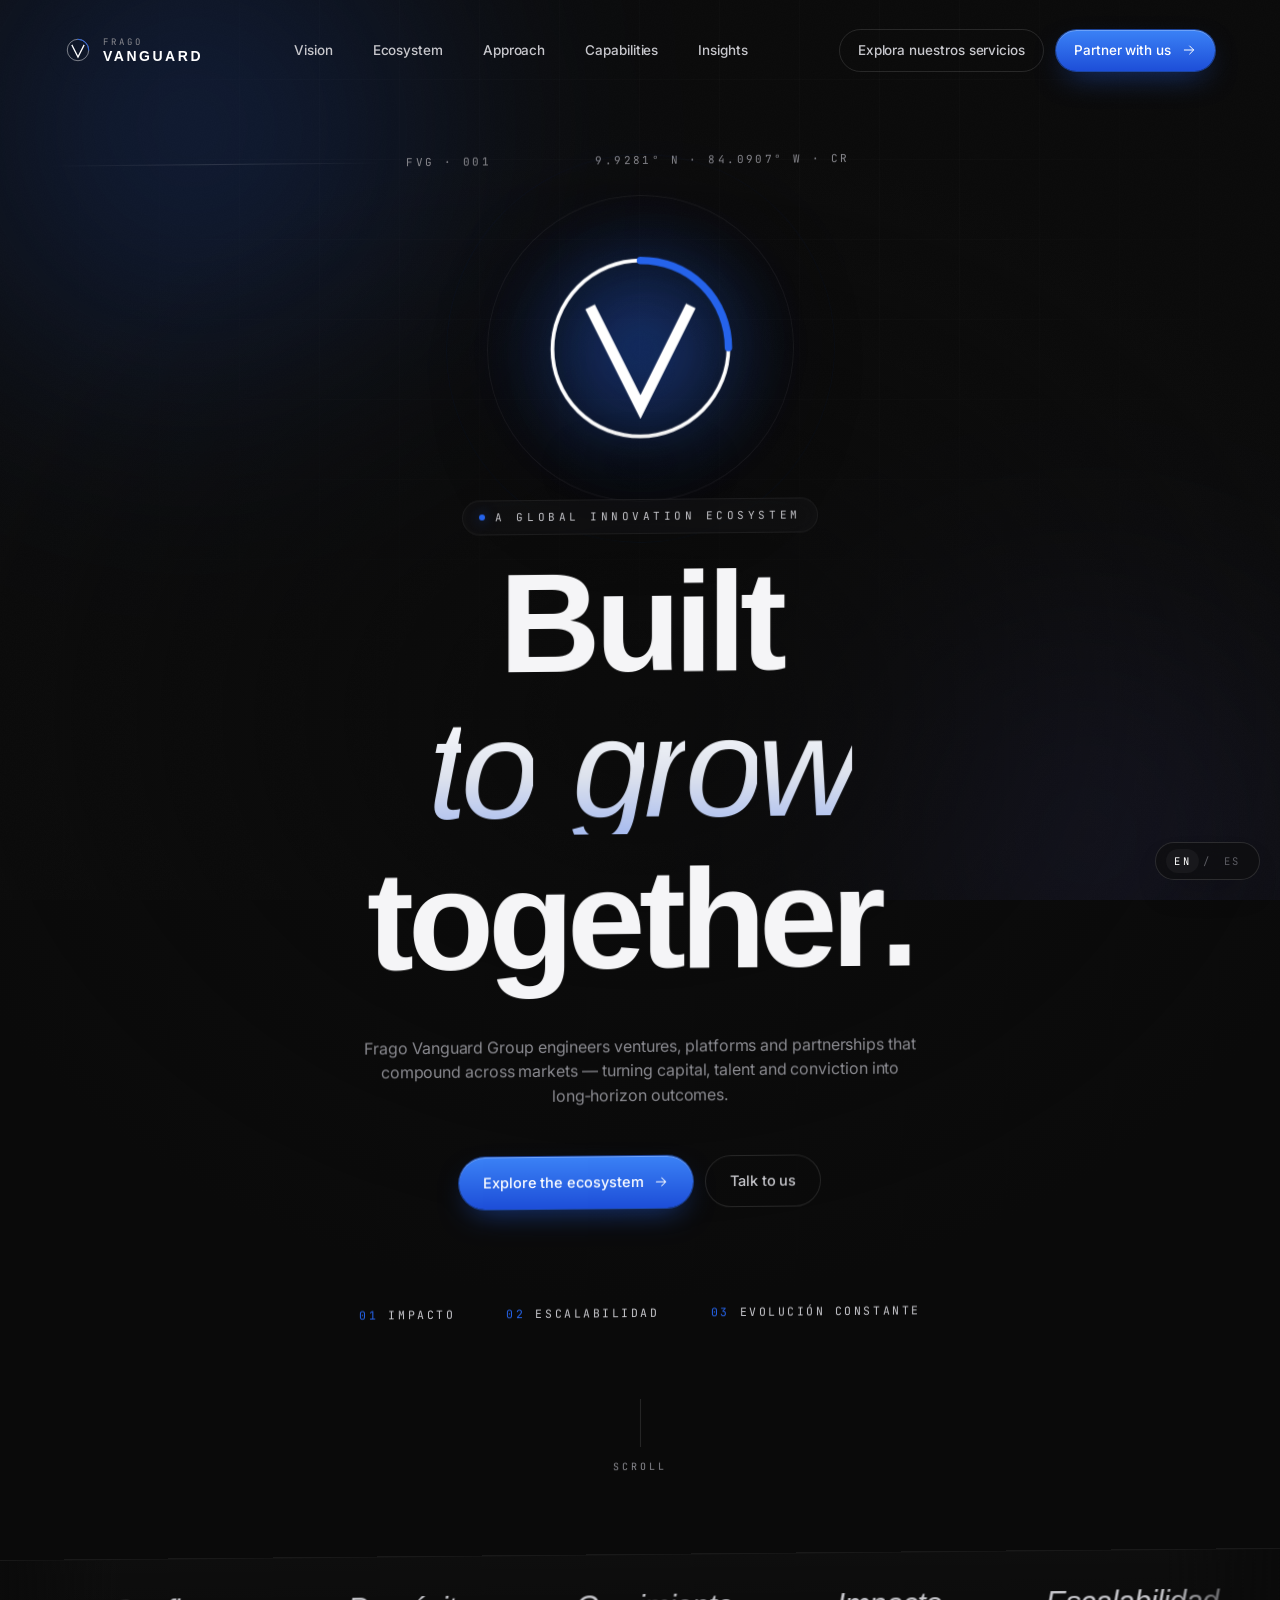
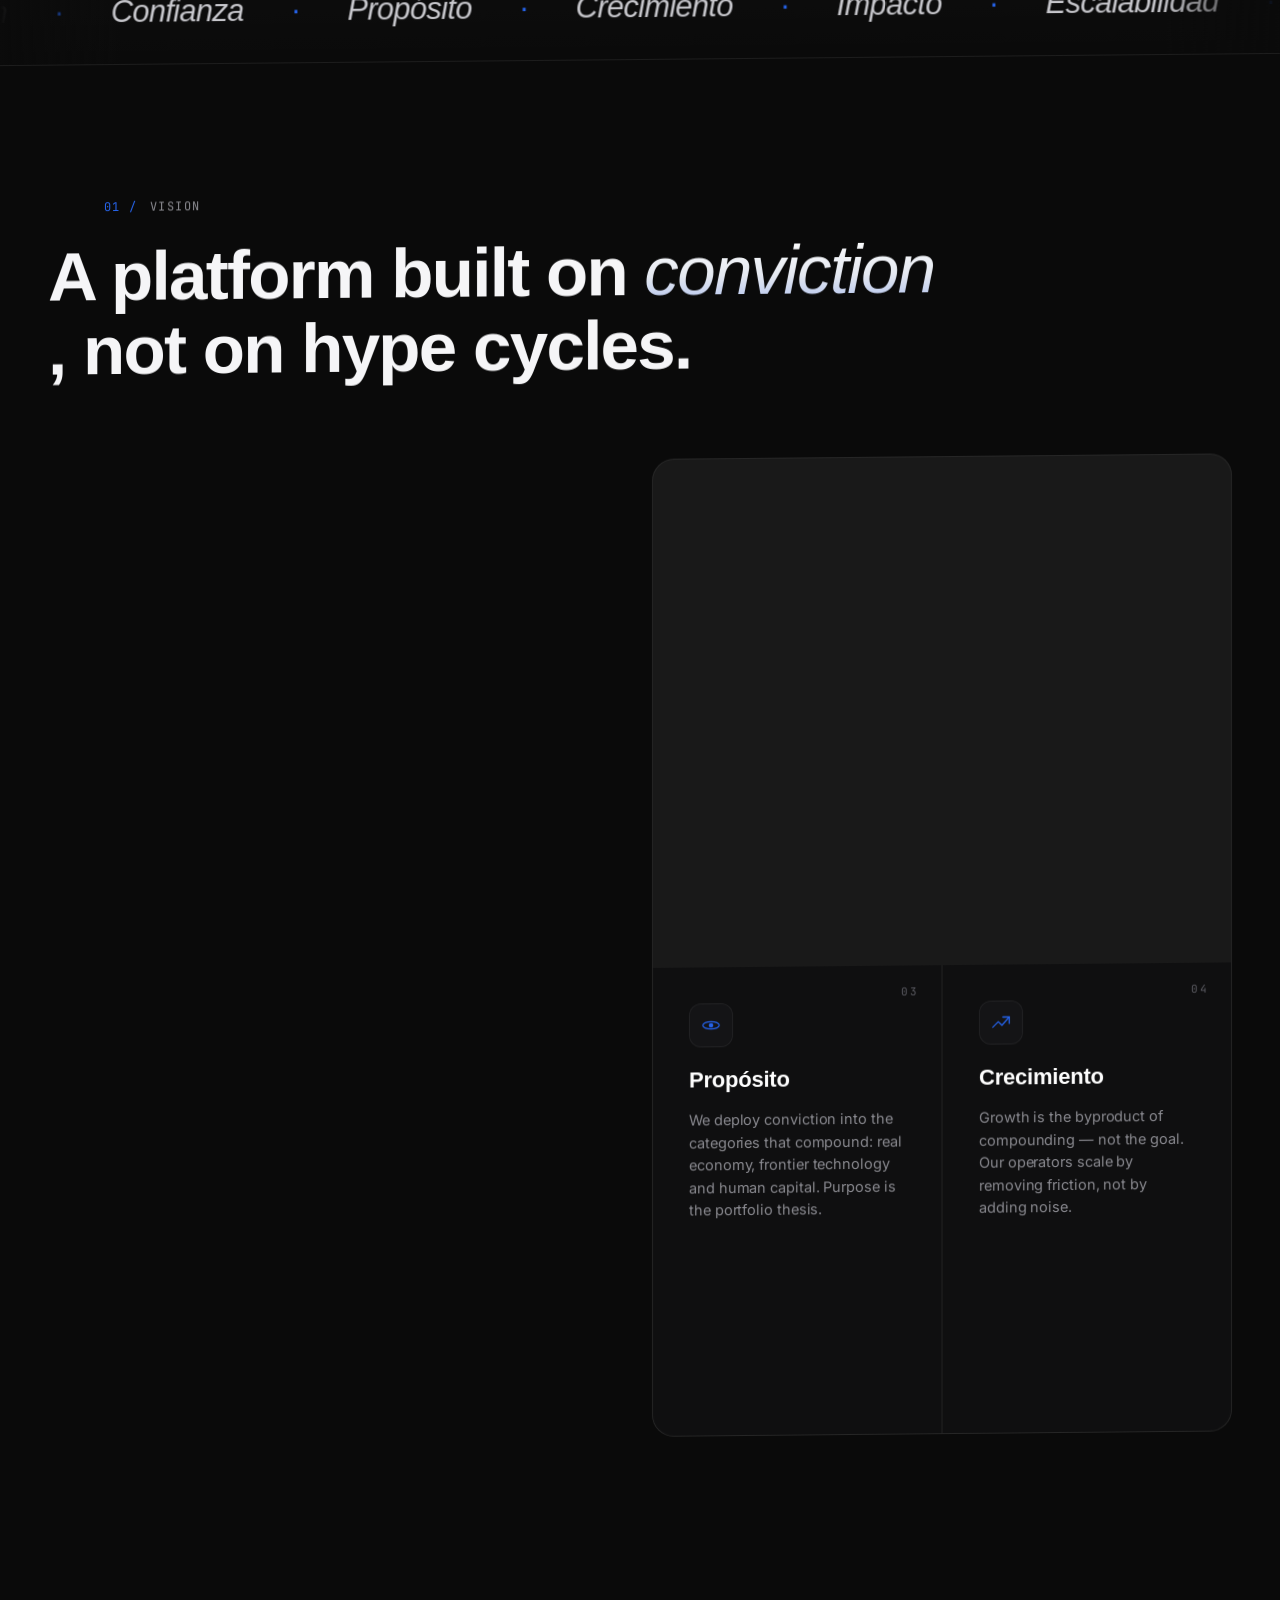
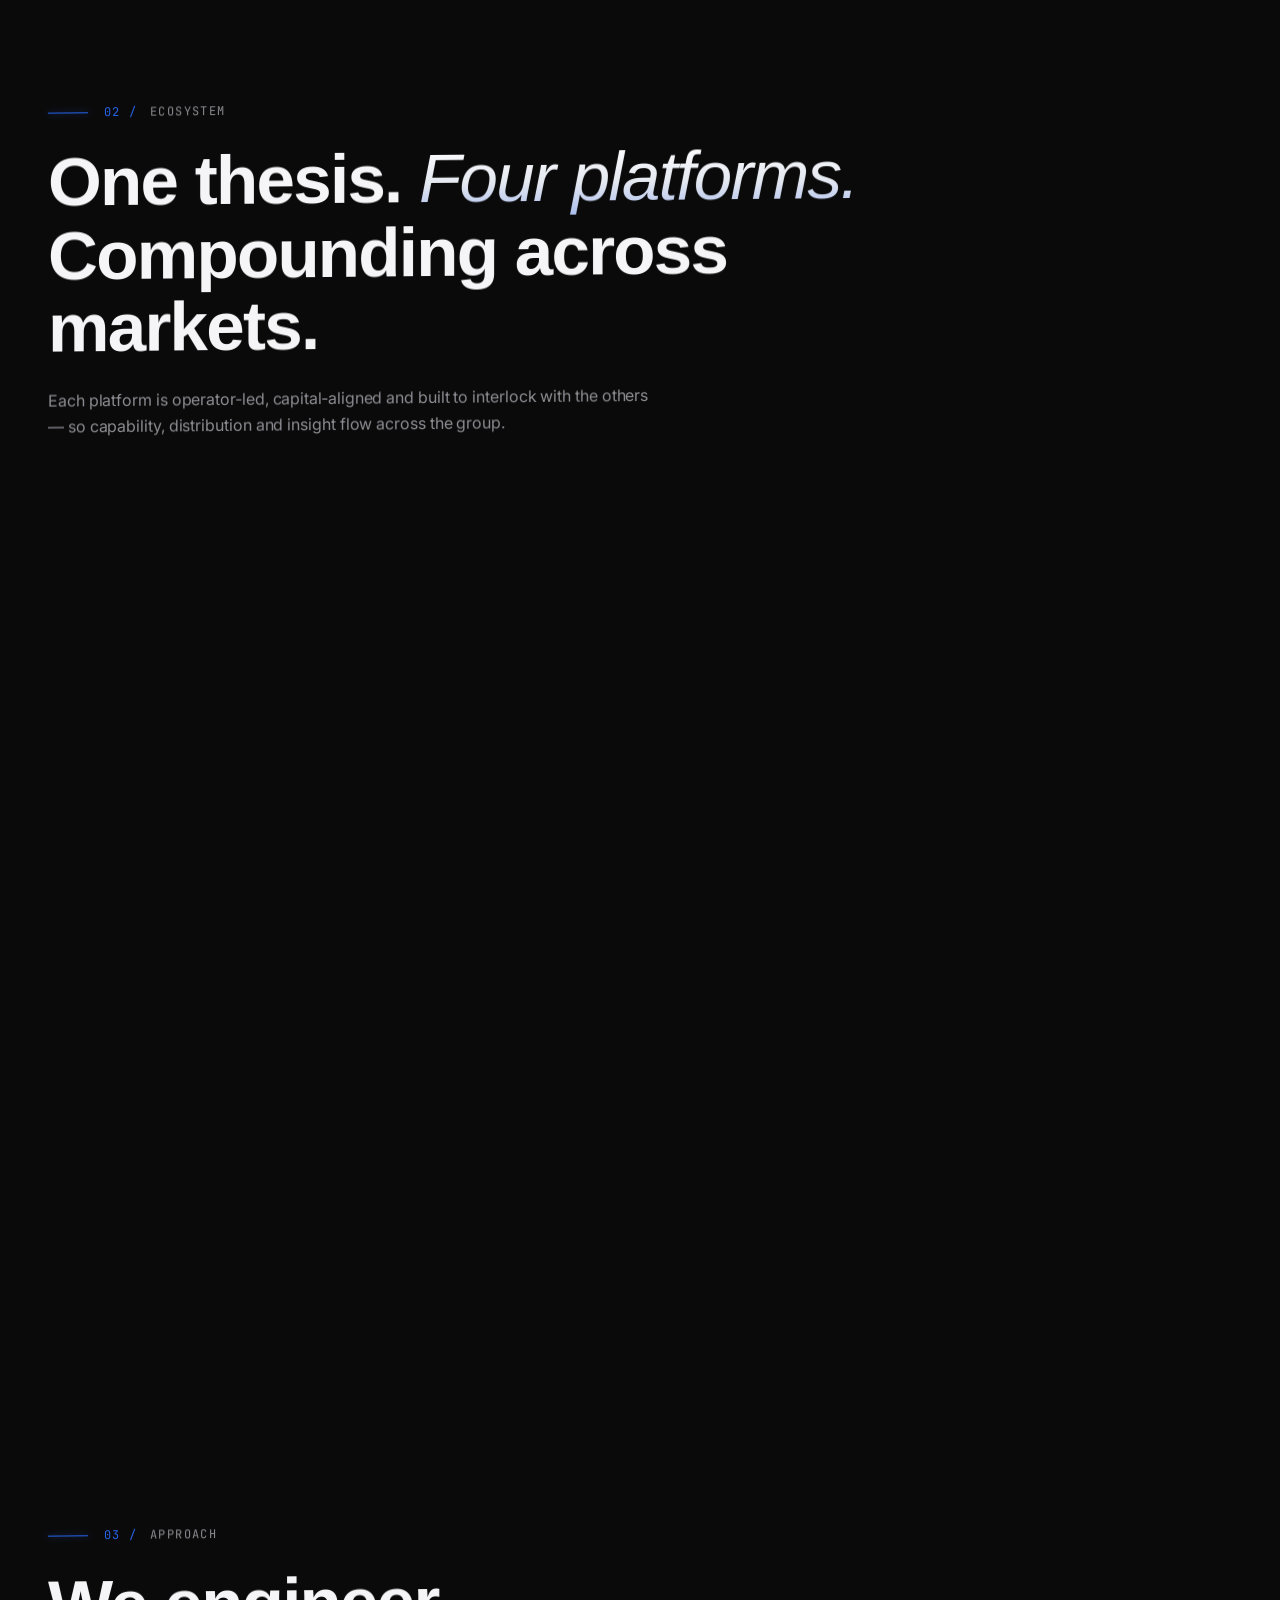
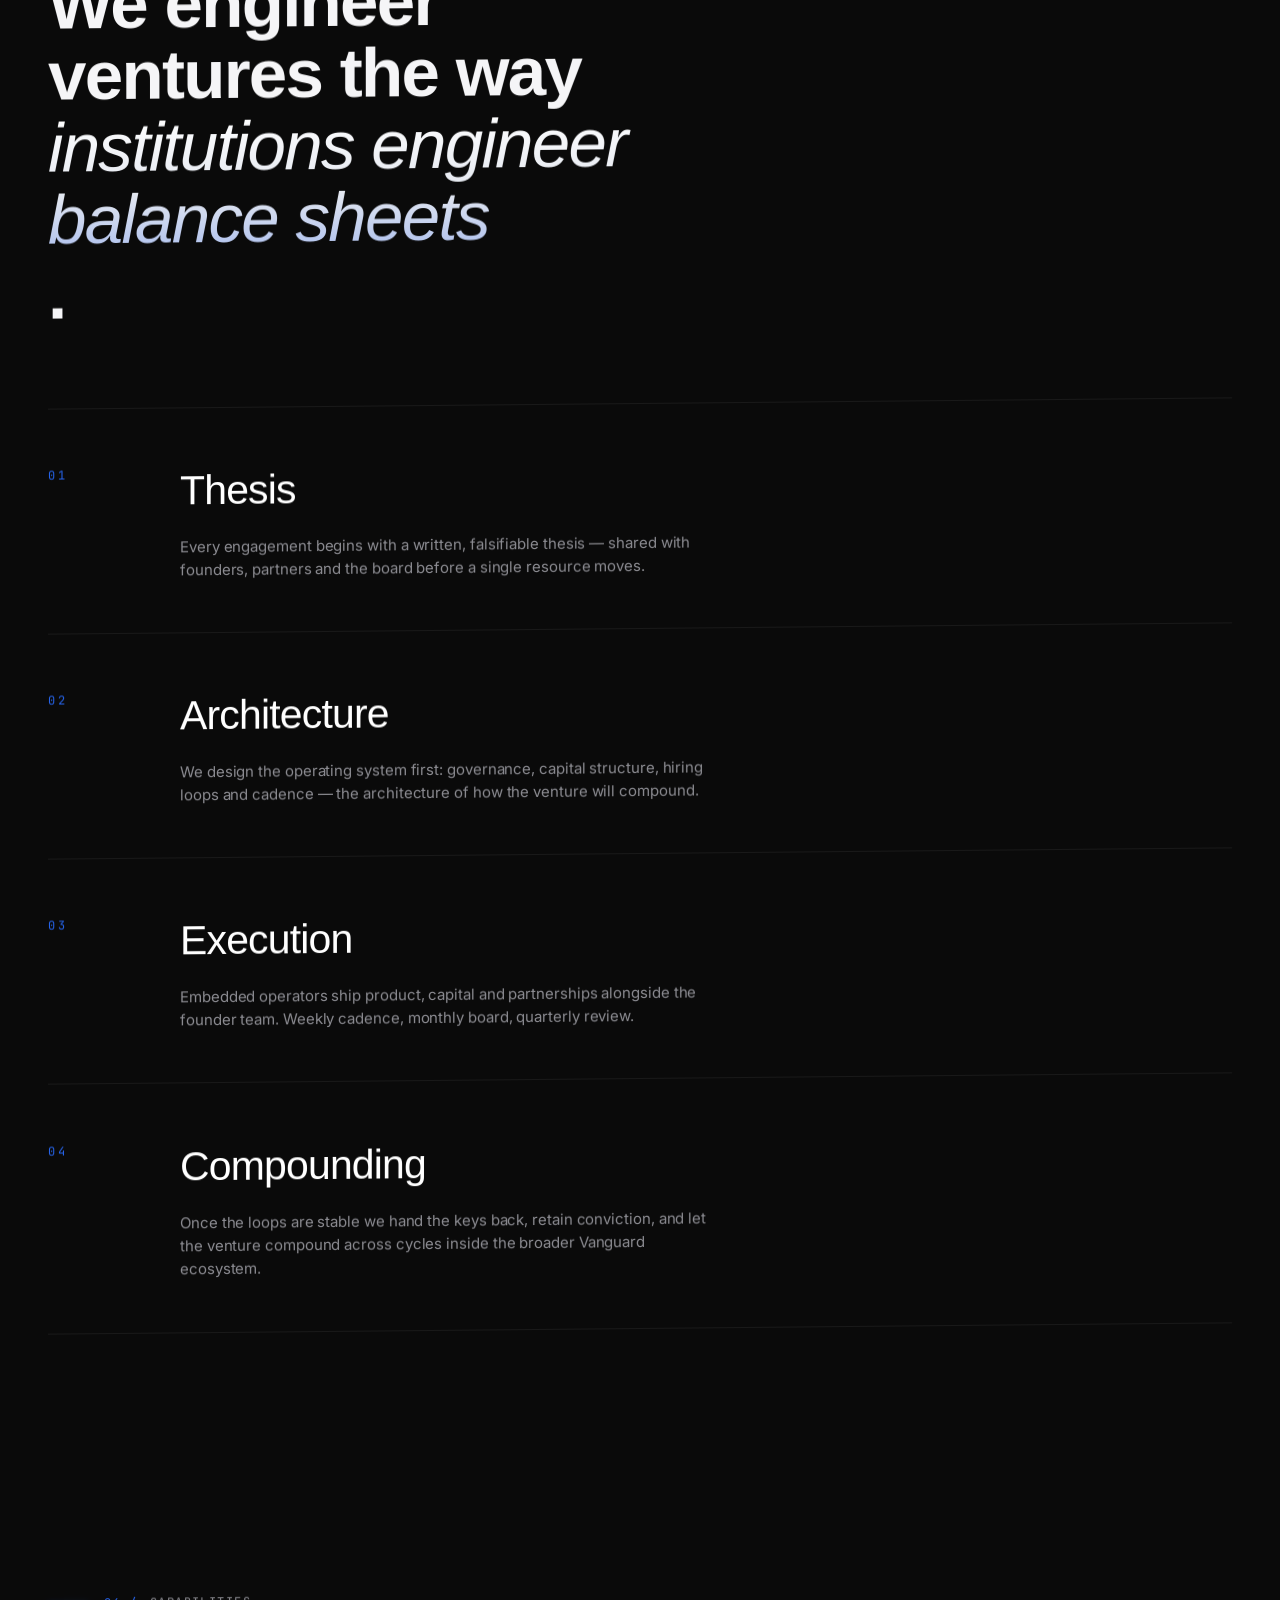
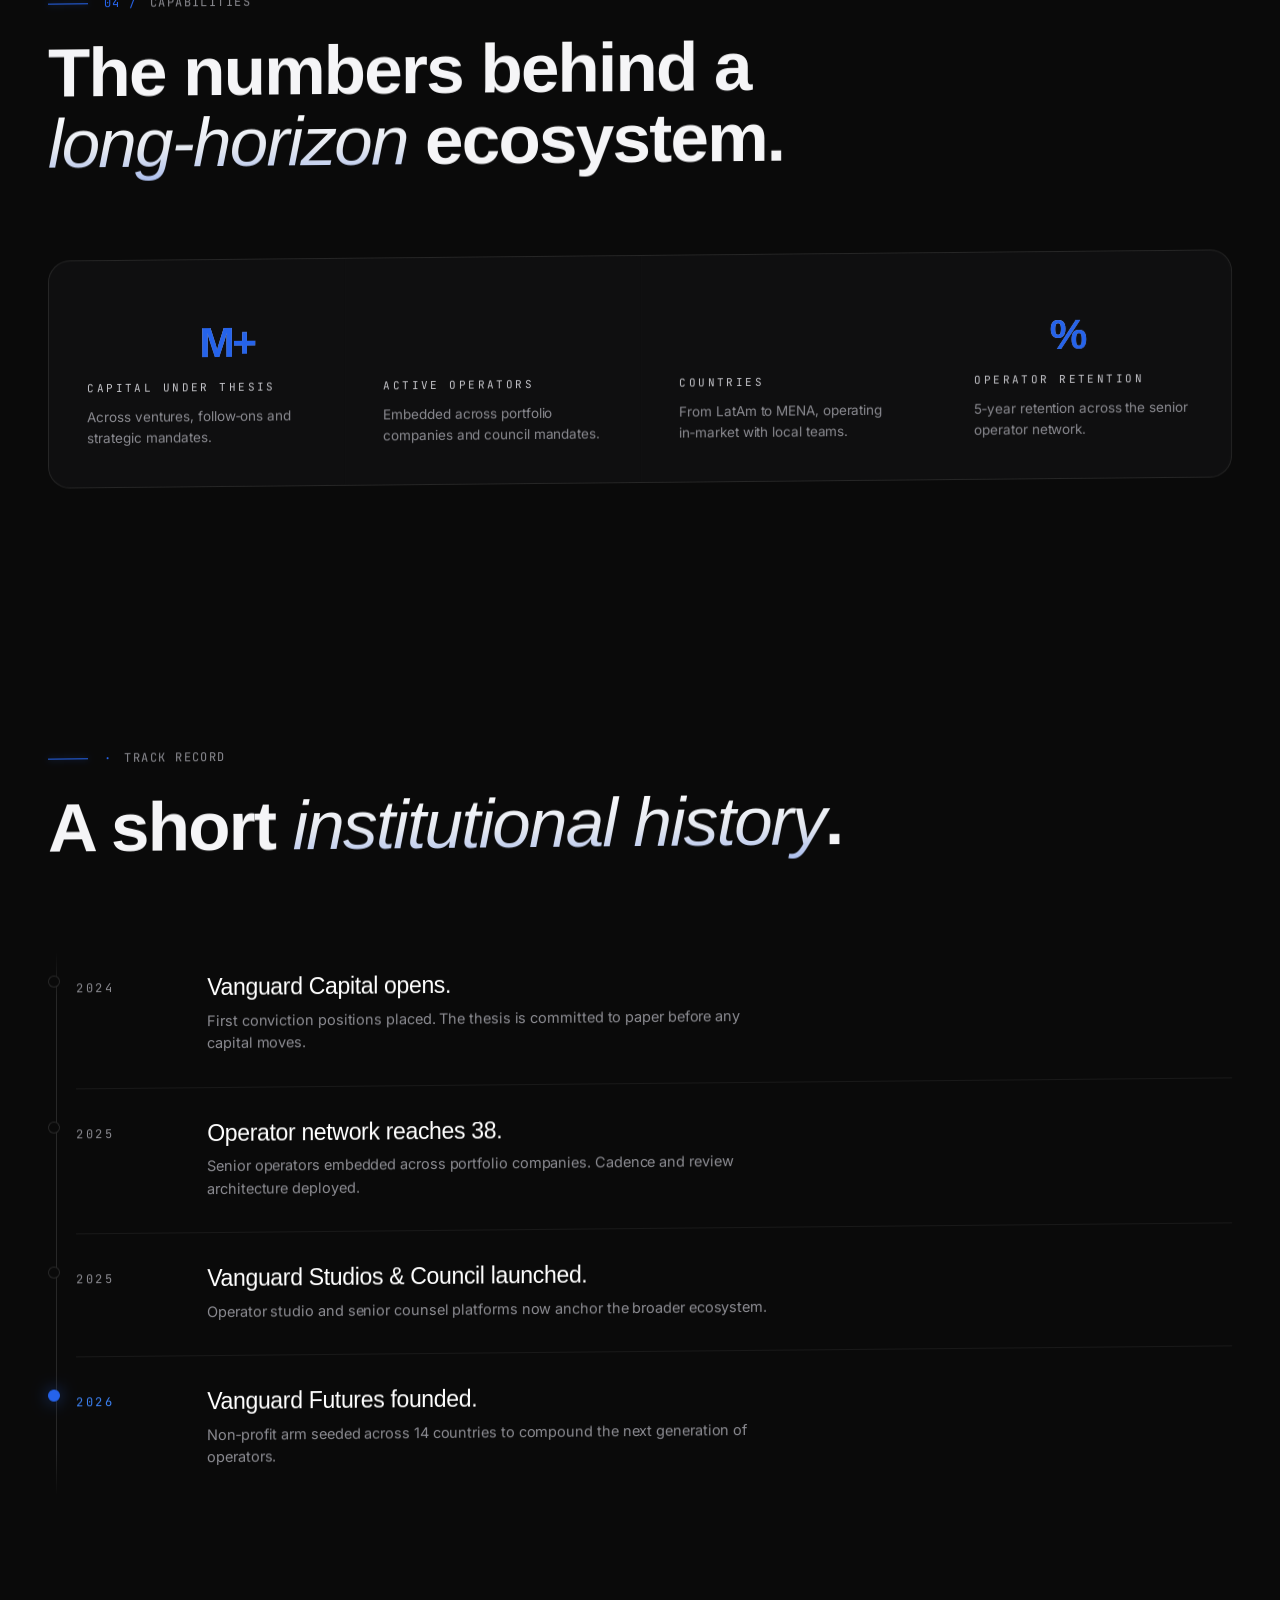
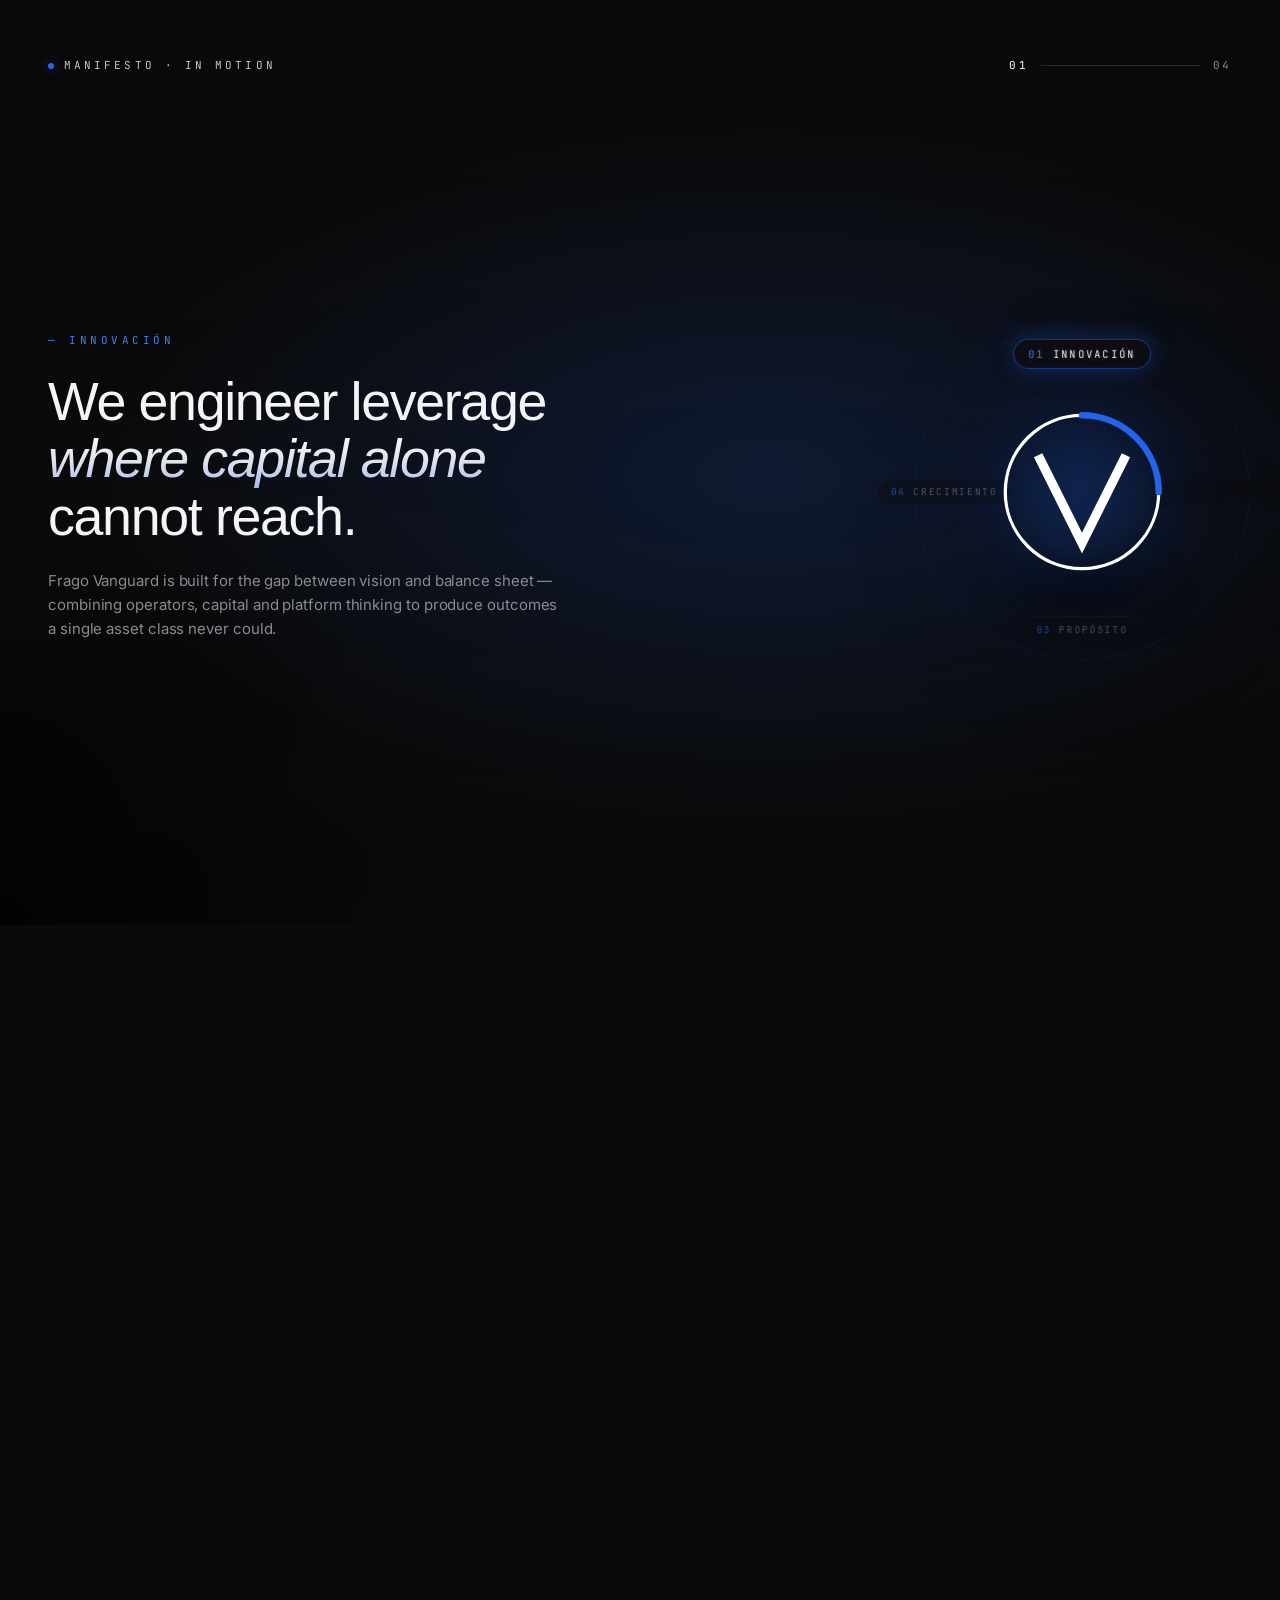
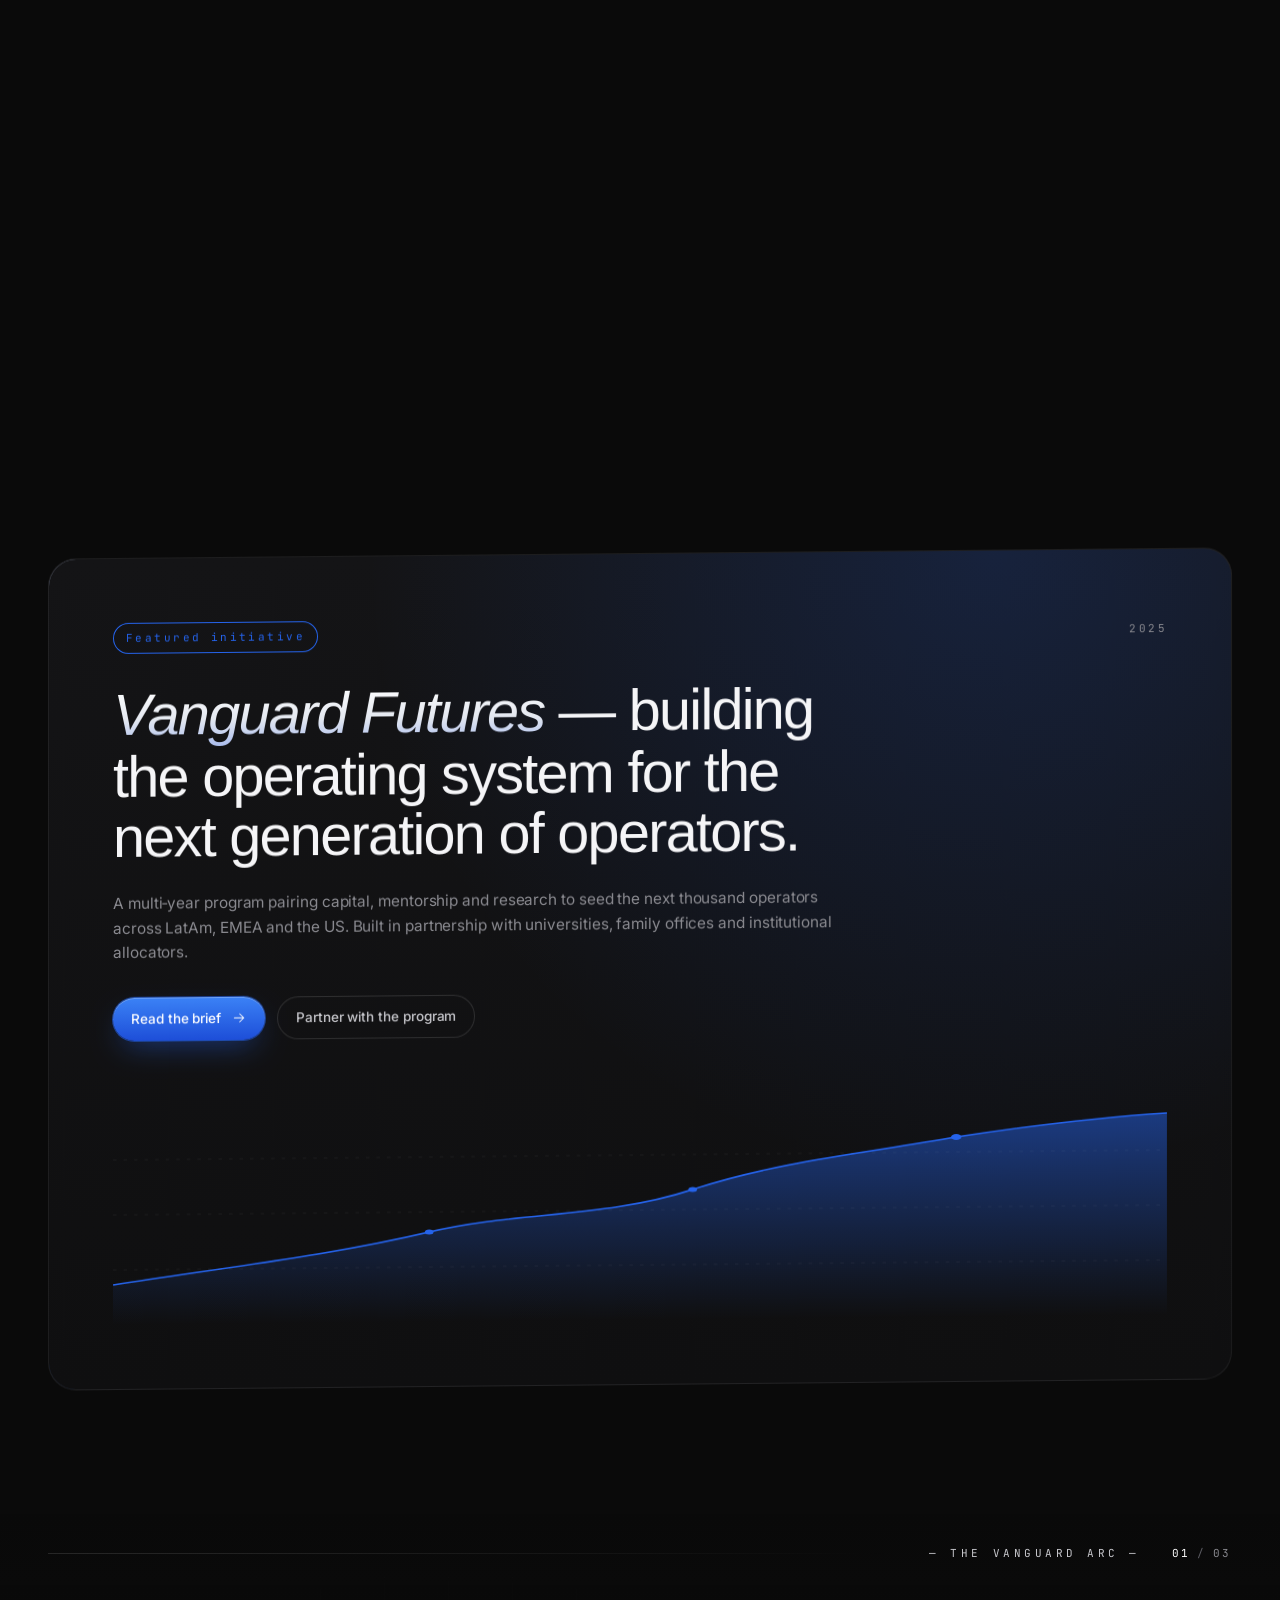
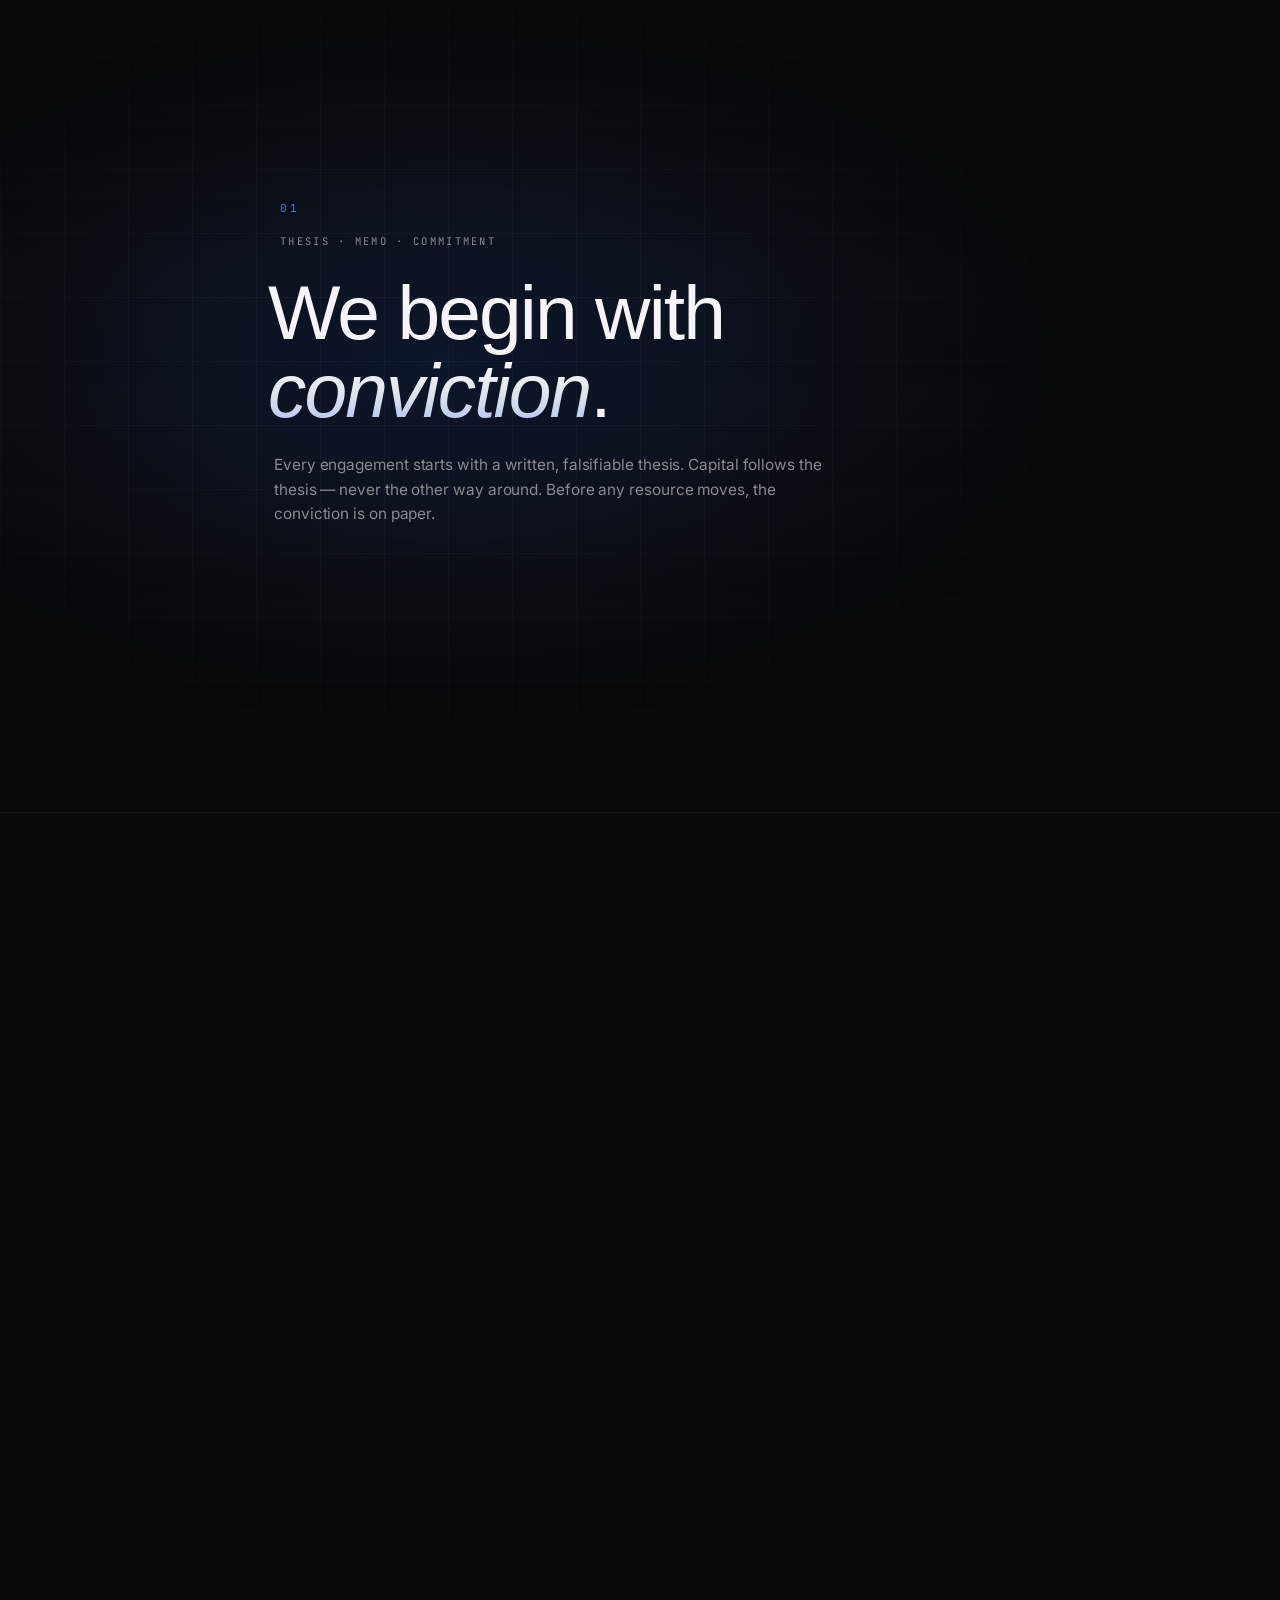
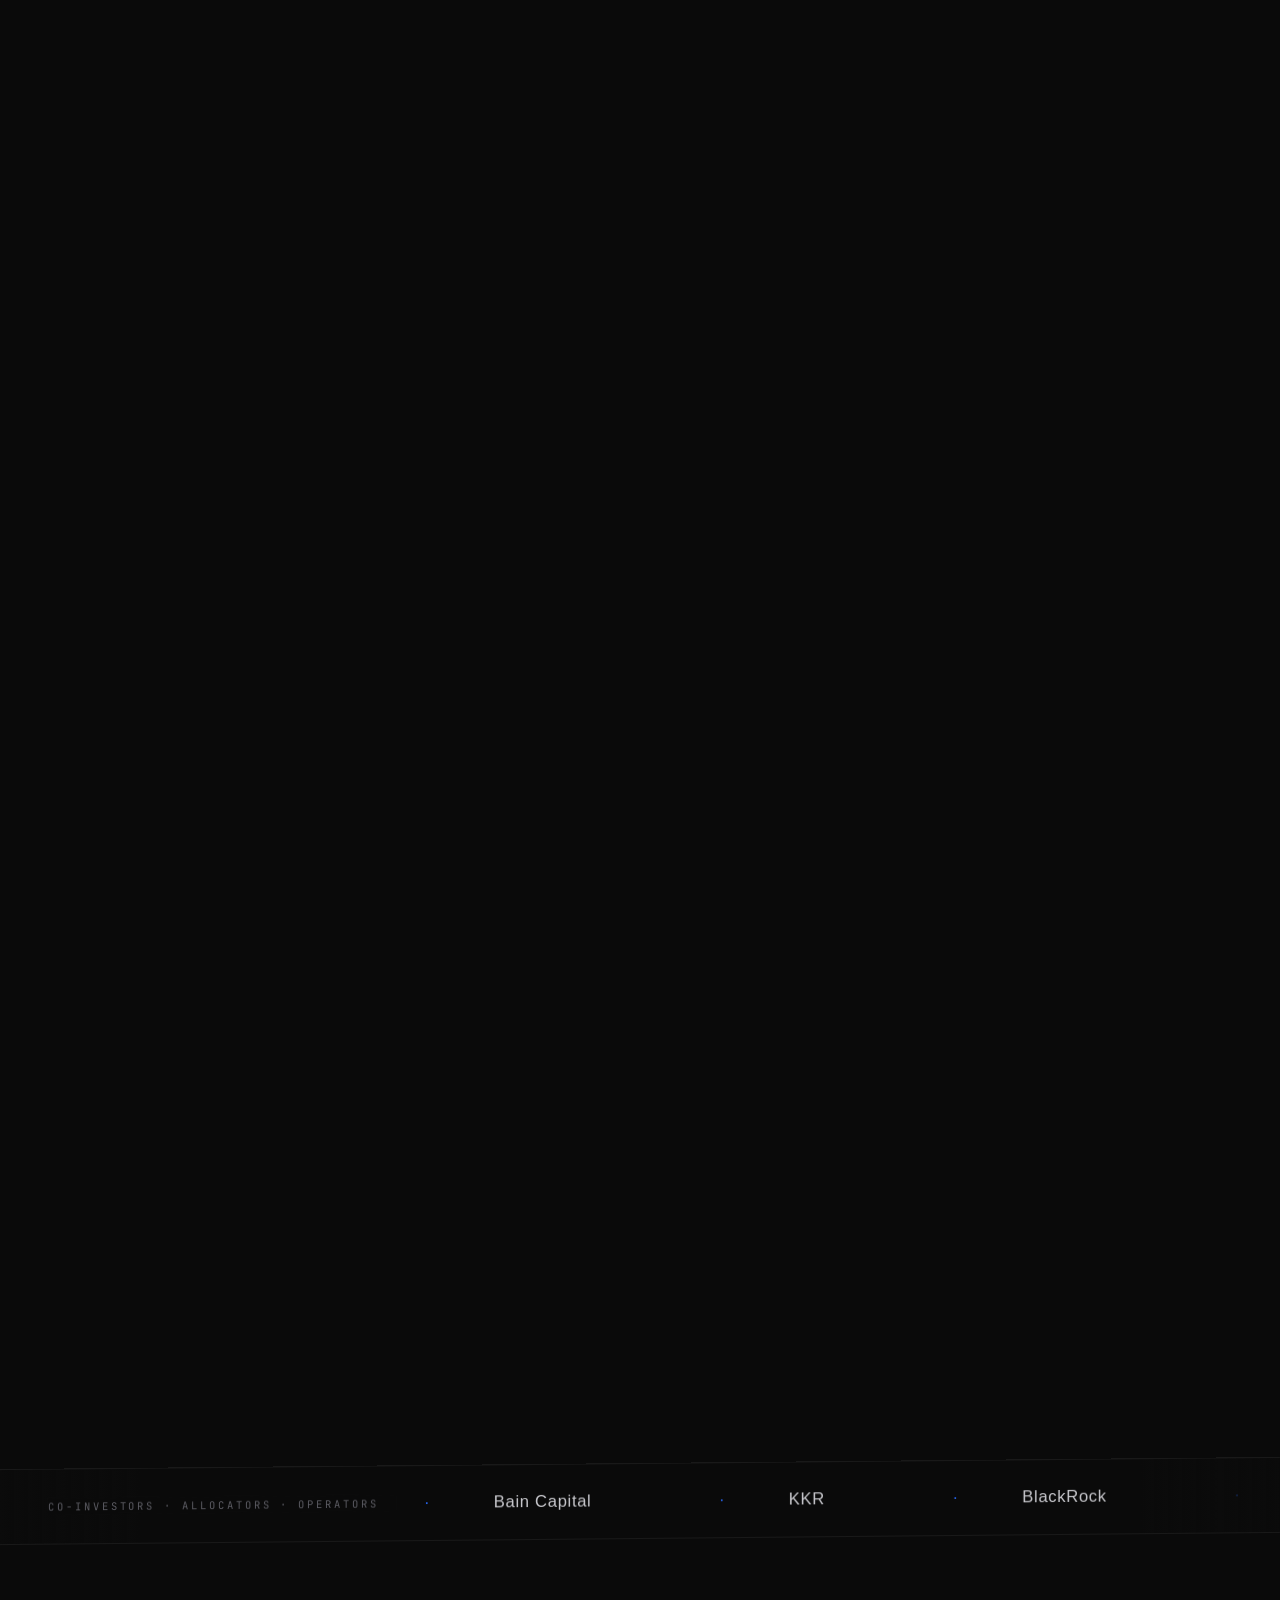
==== index.html @ 623dba2e "Initial commit: Frago Vanguard Group corporate site Premium institutional site for Frago Vanguard Gr" ====
<!doctype html>
<html lang="en">
  <head>
    <meta charset="UTF-8" />
    <meta name="viewport" content="width=device-width, initial-scale=1.0" />
    <meta name="theme-color" content="#0A0A0A" />
    <meta name="description" content="Frago Vanguard Group — A global innovation ecosystem built to grow together. Impacto, escalabilidad y evolución constante." />
    <meta property="og:title" content="Frago Vanguard Group — Built to grow together." />
    <meta property="og:description" content="A global innovation ecosystem engineered for impact, scale and constant evolution." />
    <meta property="og:type" content="website" />
    <meta property="og:image" content="assets/og.svg" />
    <link rel="icon" type="image/svg+xml" href="assets/favicon.svg" />
    <link rel="manifest" href="manifest.webmanifest" />
    <link rel="apple-touch-icon" href="assets/favicon.svg" />
    <title>Frago Vanguard Group — Built to grow together.</title>

    <!-- Preconnect to all external origins (fonts + ESM CDN) -->
    <link rel="preconnect" href="https://api.fontshare.com" crossorigin />
    <link rel="preconnect" href="https://cdn.fontshare.com" crossorigin />
    <link rel="preconnect" href="https://fonts.googleapis.com" />
    <link rel="preconnect" href="https://fonts.gstatic.com" crossorigin />
    <link rel="preconnect" href="https://esm.sh" crossorigin />
    <link rel="dns-prefetch" href="https://esm.sh" />

    <!-- Typography: Satoshi + General Sans (Fontshare) + Inter (Google) — non-blocking -->
    <link
      rel="preload"
      as="style"
      href="https://api.fontshare.com/v2/css?f[]=satoshi@500,700,900&f[]=general-sans@400,500,600,700&display=swap"
      onload="this.rel='stylesheet'"
    />
    <link
      rel="preload"
      as="style"
      href="https://fonts.googleapis.com/css2?family=Inter:wght@300;400;500;600&family=JetBrains+Mono:wght@400;500&display=swap"
      onload="this.rel='stylesheet'"
    />
    <noscript>
      <link
        href="https://api.fontshare.com/v2/css?f[]=satoshi@500,700,900&f[]=general-sans@400,500,600,700&display=swap"
        rel="stylesheet"
      />
      <link
        href="https://fonts.googleapis.com/css2?family=Inter:wght@300;400;500;600&family=JetBrains+Mono:wght@400;500&display=swap"
        rel="stylesheet"
      />
    </noscript>

    <link rel="stylesheet" href="styles/main.css" />
  </head>
  <body>
    <!-- ─────────────  PRELOADER  ───────────── -->
    <div class="preloader" id="preloader" aria-hidden="true">
      <div class="preloader__inner">
        <svg class="preloader__draw" viewBox="0 0 80 80" aria-hidden="true">
          <!-- SEAL draw-in sequence: ring → blue arc → V -->
          <circle cx="40" cy="40" r="33" />
          <path d="M 40 7 A 33 33 0 0 1 73 40" />
          <path d="M 22 26 L 40 62 L 58 26" />
        </svg>
        <div class="preloader__bar"><span></span></div>
        <p class="preloader__label">FRAGO VANGUARD GROUP</p>
      </div>
    </div>

    <!-- ─────────────  LOCALE SWITCHER (floating)  ───────────── -->
    <div class="locale" data-locale aria-label="Language">
      <button class="locale__btn" type="button" data-locale-set="en" aria-pressed="true">EN</button>
      <span class="locale__sep">/</span>
      <button class="locale__btn" type="button" data-locale-set="es" aria-pressed="false">ES</button>
    </div>

    <!-- ─────────────  CUSTOM CURSOR  ───────────── -->
    <div class="cursor" id="cursor" aria-hidden="true">
      <span class="cursor__label" data-cursor-label>Explore</span>
    </div>

    <!-- ─────────────  EXPLORE MODAL — business units  ───────────── -->
    <div class="explore" data-explore aria-hidden="true">
      <div class="explore__backdrop" data-explore-close></div>
      <div class="explore__ambient" aria-hidden="true"></div>

      <div
        class="explore__panel"
        role="dialog"
        aria-modal="true"
        aria-labelledby="explore-title"
      >
        <button
          class="explore__close"
          type="button"
          data-explore-close
          aria-label="Close"
        >
          <svg viewBox="0 0 24 24" aria-hidden="true">
            <path d="M6 6 L18 18 M18 6 L6 18" stroke="currentColor" stroke-width="1.4" stroke-linecap="round" fill="none"/>
          </svg>
        </button>

        <header class="explore__head">
          <p class="explore__kicker" data-i18n="exp.kicker">— THE FRAGO ECOSYSTEM</p>
          <h2 class="explore__title" id="explore-title" data-i18n-html="exp.title">
            Three platforms.<br />
            <em>One thesis</em>.
          </h2>
          <p class="explore__sub" data-i18n="exp.sub">
            Independent business units, compounding under a single
            ecosystem. Hover to explore.
          </p>
        </header>

        <div class="explore__grid">
          <!-- NEXUS INTELLIGENCE — HEX CORE (neon green) -->
          <a
            class="explore__card"
            href="#"
            data-explore-card="nexus"
            style="--brand-c: #A6FF00; --brand-c-soft: #c4ff4d; --brand-c-glow: rgba(166, 255, 0, 0.42);"
          >
            <div class="explore__card-logo">
              <!-- Replicated from Fragos Nexus Intelligence / brand/LogoMark.tsx -->
              <svg viewBox="0 0 100 100" aria-hidden="true" fill="none">
                <!-- Outer hex -->
                <polygon
                  points="50,8 87,30 87,70 50,92 13,70 13,30"
                  stroke="currentColor"
                  stroke-width="2.5"
                  fill="none"
                />
                <!-- Inner hex -->
                <polygon
                  points="50,26 72,38 72,62 50,74 28,62 28,38"
                  stroke="currentColor"
                  stroke-width="1"
                  fill="none"
                  opacity="0.5"
                />
                <!-- Internal facets — depth -->
                <g stroke="currentColor" stroke-width="0.7" opacity="0.45">
                  <line x1="50" y1="8"  x2="50" y2="26"/>
                  <line x1="87" y1="30" x2="72" y2="38"/>
                  <line x1="87" y1="70" x2="72" y2="62"/>
                  <line x1="50" y1="92" x2="50" y2="74"/>
                  <line x1="13" y1="70" x2="28" y2="62"/>
                  <line x1="13" y1="30" x2="28" y2="38"/>
                </g>
                <!-- Neon slash -->
                <line x1="20" y1="80" x2="80" y2="20" stroke="#A6FF00" stroke-width="1.8"/>
                <!-- Pulsing core -->
                <circle cx="50" cy="50" r="6" fill="#A6FF00"/>
                <circle cx="50" cy="50" r="2" fill="#eaffb3"/>
              </svg>
            </div>
            <div class="explore__card-meta">
              <p class="explore__card-eyebrow" data-i18n="exp.nexus.eyebrow">01 · INTELLIGENCE</p>
              <h3 class="explore__card-name" data-i18n-html="exp.nexus.name">
                Frago <strong>Nexus Intelligence</strong>
              </h3>
              <p class="explore__card-desc" data-i18n="exp.nexus.desc">
                AI strategy, applied research and intelligence systems for
                operators who need to think faster than their category.
              </p>
              <span class="explore__card-cta">
                <span data-i18n="exp.nexus.cta">Visit Nexus</span>
                <svg viewBox="0 0 24 24" aria-hidden="true"><use href="#icon-arrow"/></svg>
              </span>
            </div>
            <span class="explore__card-corner"></span>
          </a>

          <!-- MOMENTUM MEDIA — Sharp Chevron (magenta) -->
          <a
            class="explore__card"
            href="#"
            data-explore-card="momentum"
            style="--brand-c: #ff2d8d; --brand-c-soft: #ff7ab8; --brand-c-glow: rgba(255, 45, 141, 0.45);"
          >
            <div class="explore__card-logo">
              <!-- Replicated from Fragos Momentum Media / brand/LogoMark.tsx -->
              <svg viewBox="0 0 120 120" aria-hidden="true" fill="none">
                <!-- Outer chevron — white / currentColor -->
                <path
                  d="M 60 12 L 108 90 L 92 90 L 60 38 L 28 90 L 12 90 Z"
                  fill="currentColor"
                />
                <!-- Inner chevron — brand magenta -->
                <path
                  d="M 60 46 L 86 90 L 74 90 L 60 66 L 46 90 L 34 90 Z"
                  fill="#ff2d8d"
                />
                <!-- Base line — brand magenta -->
                <rect x="12" y="98" width="96" height="3" rx="1.5" fill="#ff2d8d"/>
              </svg>
            </div>
            <div class="explore__card-meta">
              <p class="explore__card-eyebrow" data-i18n="exp.momentum.eyebrow">02 · CREATIVE</p>
              <h3 class="explore__card-name" data-i18n-html="exp.momentum.name">
                Frago <strong>Momentum Digital</strong>
              </h3>
              <p class="explore__card-desc" data-i18n="exp.momentum.desc">
                Creative agency for brands that compound through culture.
                Films, sites, identity, motion — engineered for distribution.
              </p>
              <span class="explore__card-cta">
                <span data-i18n="exp.momentum.cta">Visit Momentum</span>
                <svg viewBox="0 0 24 24" aria-hidden="true"><use href="#icon-arrow"/></svg>
              </span>
            </div>
            <span class="explore__card-corner"></span>
          </a>

          <!-- FRAGO FOOTBALL GROUP — Shield mark (gold) -->
          <a
            class="explore__card"
            href="#"
            data-explore-card="ffg"
            style="--brand-c: #d4af37; --brand-c-soft: #f0c862; --brand-c-glow: rgba(212, 175, 55, 0.45);"
          >
            <div class="explore__card-logo">
              <!-- Heraldic shield + inner chevron + crown star -->
              <svg viewBox="0 0 100 100" aria-hidden="true" fill="none">
                <!-- Outer shield silhouette -->
                <path
                  d="M 50 8 L 84 22 L 84 56 Q 84 78 50 92 Q 16 78 16 56 L 16 22 Z"
                  stroke="currentColor"
                  stroke-width="2"
                  stroke-linejoin="round"
                  fill="none"
                />
                <!-- Inner chevron — gold -->
                <path
                  d="M 30 38 L 50 70 L 70 38"
                  stroke="#d4af37"
                  stroke-width="3.5"
                  stroke-linecap="square"
                  stroke-linejoin="miter"
                  fill="none"
                />
                <!-- Crown star (championship marker) -->
                <path
                  d="M 50 18 L 52.5 24 L 58.5 24 L 53.7 27.5 L 55.5 33 L 50 29.7 L 44.5 33 L 46.3 27.5 L 41.5 24 L 47.5 24 Z"
                  fill="#d4af37"
                />
                <!-- Heritage rule -->
                <line x1="26" y1="80" x2="74" y2="80" stroke="currentColor" stroke-width="0.8" opacity="0.4"/>
              </svg>
            </div>
            <div class="explore__card-meta">
              <p class="explore__card-eyebrow" data-i18n="exp.ffg.eyebrow">03 · SPORTS</p>
              <h3 class="explore__card-name" data-i18n-html="exp.ffg.name">
                Frago <strong>Football Group</strong>
              </h3>
              <p class="explore__card-desc" data-i18n="exp.ffg.desc">
                Football as institutional category. Player development,
                clubs, intellectual property, data — the long-horizon sports
                platform.
              </p>
              <span class="explore__card-cta">
                <span data-i18n="exp.ffg.cta">Visit FFG</span>
                <svg viewBox="0 0 24 24" aria-hidden="true"><use href="#icon-arrow"/></svg>
              </span>
            </div>
            <span class="explore__card-corner"></span>
          </a>
        </div>

        <footer class="explore__foot">
          <span class="explore__foot-rule"></span>
          <span class="explore__foot-meta">
            <span>FRAGO VANGUARD GROUP</span>
            <span class="explore__foot-dot"></span>
            <span data-i18n="exp.foot">Built to grow together.</span>
          </span>
          <span class="explore__foot-rule"></span>
        </footer>
      </div>
    </div>

    <!-- ─────────────  SECTION PROGRESS RAIL  ───────────── -->
    <aside class="rail" id="rail" aria-label="Section progress">
      <ul class="rail__list">
        <li class="rail__item">
          <a class="rail__link" href="#top" data-rail-link data-section="top">
            <span class="rail__node"></span>
            <span class="rail__caption">
              <span class="rail__caption-num">00</span>
              <span class="rail__caption-text">Index</span>
            </span>
          </a>
        </li>
        <li class="rail__item">
          <a class="rail__link" href="#vision" data-rail-link data-section="vision">
            <span class="rail__node"></span>
            <span class="rail__caption">
              <span class="rail__caption-num">01</span>
              <span class="rail__caption-text">Vision</span>
            </span>
          </a>
        </li>
        <li class="rail__item">
          <a class="rail__link" href="#ecosystem" data-rail-link data-section="ecosystem">
            <span class="rail__node"></span>
            <span class="rail__caption">
              <span class="rail__caption-num">02</span>
              <span class="rail__caption-text">Ecosystem</span>
            </span>
          </a>
        </li>
        <li class="rail__item">
          <a class="rail__link" href="#approach" data-rail-link data-section="approach">
            <span class="rail__node"></span>
            <span class="rail__caption">
              <span class="rail__caption-num">03</span>
              <span class="rail__caption-text">Approach</span>
            </span>
          </a>
        </li>
        <li class="rail__item">
          <a class="rail__link" href="#capabilities" data-rail-link data-section="capabilities">
            <span class="rail__node"></span>
            <span class="rail__caption">
              <span class="rail__caption-num">04</span>
              <span class="rail__caption-text">Capabilities</span>
            </span>
          </a>
        </li>
        <li class="rail__item">
          <a class="rail__link" href="#insights" data-rail-link data-section="insights">
            <span class="rail__node"></span>
            <span class="rail__caption">
              <span class="rail__caption-num">05</span>
              <span class="rail__caption-text">Insights</span>
            </span>
          </a>
        </li>
        <li class="rail__item">
          <a class="rail__link" href="#contact" data-rail-link data-section="contact">
            <span class="rail__node"></span>
            <span class="rail__caption">
              <span class="rail__caption-num">06</span>
              <span class="rail__caption-text">Partner</span>
            </span>
          </a>
        </li>
      </ul>
    </aside>

    <!-- ─────────────  REUSABLE SVG SPRITE  ───────────── -->
    <svg width="0" height="0" style="position: absolute" aria-hidden="true">
      <defs>
        <symbol id="v-mark" viewBox="0 0 80 80">
          <!-- SEAL — institutional V inscribed within a hairline horizon ring.
               currentColor drives the white elements (circle + V) so consumers
               can recolor via CSS. The brand-blue arc is hardcoded as it is
               the brand signature. -->

          <!-- Hairline outer ring (the horizon) -->
          <circle
            cx="40" cy="40" r="33"
            fill="none"
            stroke="currentColor"
            stroke-width="1.4"
          />
          <!-- Brand-blue arc segment at the upper-right rim:
               the leading position on the horizon. -->
          <path
            d="M 40 7 A 33 33 0 0 1 73 40"
            fill="none"
            stroke="#2563EB"
            stroke-width="2.8"
            stroke-linecap="round"
          />
          <!-- The V mark inscribed inside the ring -->
          <path
            d="M 22 26 L 40 62 L 58 26"
            fill="none"
            stroke="currentColor"
            stroke-width="4"
            stroke-linecap="square"
            stroke-linejoin="miter"
          />
        </symbol>
        <symbol id="icon-arrow" viewBox="0 0 24 24">
          <path d="M5 12h14M13 6l6 6-6 6" fill="none" stroke="currentColor" stroke-width="1.5" stroke-linecap="round" stroke-linejoin="round" />
        </symbol>
        <symbol id="icon-plus" viewBox="0 0 24 24">
          <path d="M12 5v14M5 12h14" fill="none" stroke="currentColor" stroke-width="1.4" stroke-linecap="round" />
        </symbol>
        <symbol id="icon-spark" viewBox="0 0 24 24">
          <path d="M12 3v4M12 17v4M3 12h4M17 12h4M5.6 5.6l2.8 2.8M15.6 15.6l2.8 2.8M5.6 18.4l2.8-2.8M15.6 8.4l2.8-2.8" fill="none" stroke="currentColor" stroke-width="1.3" stroke-linecap="round" />
        </symbol>
        <symbol id="icon-shield" viewBox="0 0 24 24">
          <path d="M12 3l8 3v6c0 4.5-3.4 8.4-8 9-4.6-.6-8-4.5-8-9V6l8-3z" fill="none" stroke="currentColor" stroke-width="1.3" stroke-linejoin="round" />
        </symbol>
        <symbol id="icon-orbit" viewBox="0 0 24 24">
          <ellipse cx="12" cy="12" rx="9" ry="4" fill="none" stroke="currentColor" stroke-width="1.3" />
          <circle cx="12" cy="12" r="2.5" fill="currentColor" />
        </symbol>
        <symbol id="icon-trend" viewBox="0 0 24 24">
          <path d="M3 17l6-6 4 4 8-9" fill="none" stroke="currentColor" stroke-width="1.4" stroke-linecap="round" stroke-linejoin="round" />
          <path d="M14 6h7v7" fill="none" stroke="currentColor" stroke-width="1.4" stroke-linecap="round" stroke-linejoin="round" />
        </symbol>
      </defs>
    </svg>

    <!-- ─────────────  AMBIENT BACKDROP  ───────────── -->
    <div class="ambient" aria-hidden="true">
      <canvas id="particles"></canvas>
      <div class="ambient__grid"></div>
      <div class="ambient__glow ambient__glow--a"></div>
      <div class="ambient__glow ambient__glow--b"></div>
      <div class="ambient__noise"></div>
    </div>

    <!-- ─────────────  NAVIGATION  ───────────── -->
    <header class="nav" id="nav">
      <div class="nav__inner">
        <a class="nav__brand" href="#top" aria-label="Frago Vanguard Group home">
          <svg class="nav__mark" viewBox="0 0 80 80" aria-hidden="true"><use href="#v-mark" /></svg>
          <span class="nav__wordmark">
            <span class="nav__wordmark-top">FRAGO</span>
            <span class="nav__wordmark-main">VANGUARD</span>
          </span>
        </a>

        <nav class="nav__links" aria-label="Primary">
          <a href="#vision" data-link data-i18n="nav.vision">Vision</a>
          <a href="#ecosystem" data-link data-i18n="nav.ecosystem">Ecosystem</a>
          <a href="#approach" data-link data-i18n="nav.approach">Approach</a>
          <a href="#capabilities" data-link data-i18n="nav.capabilities">Capabilities</a>
          <a href="#insights" data-link data-i18n="nav.insights">Insights</a>
        </nav>

        <div class="nav__actions">
          <button class="btn btn--ghost" type="button" data-explore-trigger>
            <span class="btn__label" data-i18n="nav.explore">Explora nuestros servicios</span>
          </button>
          <a class="btn btn--primary" href="#contact" data-magnetic>
            <span>
              <span class="btn__label" data-i18n="nav.partner">Partner with us</span>
              <svg class="btn__icon" viewBox="0 0 24 24" aria-hidden="true"><use href="#icon-arrow" /></svg>
            </span>
          </a>
        </div>
      </div>
    </header>

    <main id="top">
      <!-- ─────────────  HERO  ───────────── -->
      <section class="hero" id="hero">
        <div class="hero__chrome">
          <span class="hero__chrome-line"></span>
          <span class="hero__chrome-label">FVG · 001</span>
          <span class="hero__chrome-coord">9.9281° N · 84.0907° W · CR</span>
          <span class="hero__chrome-line"></span>
        </div>

        <div class="hero__stage">
          <!-- 3D-feeling layered V mark -->
          <div class="hero__mark" data-tilt>
            <div class="hero__mark-glow"></div>
            <div class="hero__mark-ring"></div>
            <div class="hero__mark-ring hero__mark-ring--two"></div>
            <svg class="hero__mark-svg" viewBox="0 0 80 80" aria-hidden="true">
              <use href="#v-mark" />
            </svg>
            <div class="hero__mark-shadow"></div>
          </div>

          <p class="hero__eyebrow">
            <span class="hero__dot"></span>
            <span data-scramble data-i18n="hero.eyebrow">A GLOBAL INNOVATION ECOSYSTEM</span>
          </p>

          <h1 class="hero__title" data-split-text data-i18n-html="hero.title">
            <span class="hero__line">Built</span>
            <span class="hero__line"><em>to grow</em></span>
            <span class="hero__line">together.</span>
          </h1>

          <p class="hero__sub" data-reveal data-i18n="hero.sub">
            Frago Vanguard Group engineers ventures, platforms and
            partnerships that compound across markets — turning capital,
            talent and conviction into long‑horizon outcomes.
          </p>

          <div class="hero__cta" data-reveal>
            <a class="btn btn--primary btn--lg" href="#vision" data-magnetic>
              <span>
                <span class="btn__label" data-i18n="hero.cta1">Explore the ecosystem</span>
                <svg class="btn__icon" viewBox="0 0 24 24"><use href="#icon-arrow" /></svg>
              </span>
            </a>
            <a class="btn btn--ghost btn--lg" href="#contact" data-magnetic>
              <span>
                <span class="btn__label" data-i18n="hero.cta2">Talk to us</span>
              </span>
            </a>
          </div>

          <ul class="hero__pillars" data-reveal>
            <li><span class="hero__pillars-num">01</span> Impacto</li>
            <li><span class="hero__pillars-num">02</span> Escalabilidad</li>
            <li><span class="hero__pillars-num">03</span> Evolución constante</li>
          </ul>
        </div>

        <a class="hero__scroll" href="#vision" aria-label="Scroll to next section">
          <span class="hero__scroll-track"><span class="hero__scroll-dot"></span></span>
          <span class="hero__scroll-label" data-i18n="hero.scroll">SCROLL</span>
        </a>
      </section>

      <!-- ─────────────  MARQUEE  ───────────── -->
      <section class="marquee" aria-hidden="true">
        <div class="marquee__track">
          <span>Innovación</span><span>·</span>
          <span>Confianza</span><span>·</span>
          <span>Propósito</span><span>·</span>
          <span>Crecimiento</span><span>·</span>
          <span>Impacto</span><span>·</span>
          <span>Escalabilidad</span><span>·</span>
          <span>Evolución constante</span><span>·</span>
          <span>Innovación</span><span>·</span>
          <span>Confianza</span><span>·</span>
          <span>Propósito</span><span>·</span>
          <span>Crecimiento</span><span>·</span>
          <span>Impacto</span><span>·</span>
          <span>Escalabilidad</span><span>·</span>
          <span>Evolución constante</span><span>·</span>
        </div>
      </section>

      <!-- ─────────────  VISION / MANIFESTO  ───────────── -->
      <section class="vision section" id="vision">
        <div class="section__head">
          <p class="kicker" data-scramble><span class="kicker__index">01 /</span> <span data-i18n="vision.kicker">Vision</span></p>
          <h2 class="section__title" data-i18n-html="vision.title">
            A platform built on
            <span class="grad-text">conviction</span>,
            not on hype cycles.
          </h2>
        </div>

        <div class="vision__grid">
          <div class="vision__lead">
            <p data-reveal data-i18n="vision.lead1">
              We exist for the long horizon. Frago Vanguard Group is the
              ecosystem behind operators, founders and institutions that
              refuse to choose between ambition and discipline.
            </p>
            <p data-reveal data-i18n="vision.lead2">
              Every venture we touch is engineered to compound — culturally,
              financially and structurally — so the work outlasts the cycle
              that produced it.
            </p>
            <div class="vision__sign" data-reveal>
              <svg viewBox="0 0 80 80" class="vision__sign-mark"><use href="#v-mark" /></svg>
              <div>
                <p class="vision__sign-name">Frago Vanguard Group</p>
                <p class="vision__sign-role" data-i18n="vision.sign">Manifesto · 2025</p>
              </div>
            </div>
          </div>

          <ul class="pillars">
            <li class="pillar" data-pillar tabindex="0">
              <div class="pillar__icon"><svg viewBox="0 0 24 24"><use href="#icon-spark" /></svg></div>
              <h3>Innovación</h3>
              <p class="pillar__lead" data-i18n="vision.pillar1.body">
                We engineer leverage where conventional capital cannot reach —
                pairing operators with platforms that change the unit economics
                of an entire category.
              </p>
              <div class="pillar__more">
                <ul class="pillar__chips">
                  <li>Operator architecture</li>
                  <li>Platform thesis</li>
                  <li>Cross-portfolio leverage</li>
                </ul>
                <a class="pillar__cta" href="#contact">
                  <span data-i18n="vision.pillar1.cta">Read the thesis</span>
                  <svg viewBox="0 0 24 24"><use href="#icon-arrow"/></svg>
                </a>
              </div>
              <span class="pillar__num">01</span>
            </li>
            <li class="pillar" data-pillar tabindex="0">
              <div class="pillar__icon"><svg viewBox="0 0 24 24"><use href="#icon-shield" /></svg></div>
              <h3>Confianza</h3>
              <p class="pillar__lead" data-i18n="vision.pillar2.body">
                Trust is a structural decision. Governance, transparency and
                relentless craft are encoded into how every Vanguard venture
                is built and reviewed.
              </p>
              <div class="pillar__more">
                <ul class="pillar__chips">
                  <li>Board architecture</li>
                  <li>Quarterly review cadence</li>
                  <li>Open reporting standards</li>
                </ul>
                <a class="pillar__cta" href="#contact">
                  <span data-i18n="vision.pillar2.cta">How we govern</span>
                  <svg viewBox="0 0 24 24"><use href="#icon-arrow"/></svg>
                </a>
              </div>
              <span class="pillar__num">02</span>
            </li>
            <li class="pillar" data-pillar tabindex="0">
              <div class="pillar__icon"><svg viewBox="0 0 24 24"><use href="#icon-orbit" /></svg></div>
              <h3>Propósito</h3>
              <p class="pillar__lead" data-i18n="vision.pillar3.body">
                We deploy conviction into the categories that compound: real
                economy, frontier technology and human capital. Purpose is the
                portfolio thesis.
              </p>
              <div class="pillar__more">
                <ul class="pillar__chips">
                  <li>Real economy</li>
                  <li>Frontier technology</li>
                  <li>Human capital</li>
                </ul>
                <a class="pillar__cta" href="#ecosystem">
                  <span data-i18n="vision.pillar3.cta">See the categories</span>
                  <svg viewBox="0 0 24 24"><use href="#icon-arrow"/></svg>
                </a>
              </div>
              <span class="pillar__num">03</span>
            </li>
            <li class="pillar" data-pillar tabindex="0">
              <div class="pillar__icon"><svg viewBox="0 0 24 24"><use href="#icon-trend" /></svg></div>
              <h3>Crecimiento</h3>
              <p class="pillar__lead" data-i18n="vision.pillar4.body">
                Growth is the byproduct of compounding — not the goal. Our
                operators scale by removing friction, not by adding noise.
              </p>
              <div class="pillar__more">
                <ul class="pillar__chips">
                  <li>Unit economics first</li>
                  <li>Operator residencies</li>
                  <li>Compounding cycles</li>
                </ul>
                <a class="pillar__cta" href="#capabilities">
                  <span data-i18n="vision.pillar4.cta">See the numbers</span>
                  <svg viewBox="0 0 24 24"><use href="#icon-arrow"/></svg>
                </a>
              </div>
              <span class="pillar__num">04</span>
            </li>
          </ul>
        </div>
      </section>

      <!-- ─────────────  ECOSYSTEM (BENTO)  ───────────── -->
      <section class="ecosystem section" id="ecosystem">
        <div class="section__head">
          <p class="kicker" data-scramble><span class="kicker__index">02 /</span> <span data-i18n="eco.kicker">Ecosystem</span></p>
          <h2 class="section__title" data-i18n-html="eco.title">
            One thesis. <span class="grad-text">Four platforms.</span><br />
            Compounding across markets.
          </h2>
          <p class="section__sub" data-i18n="eco.sub">
            Each platform is operator‑led, capital‑aligned and built to
            interlock with the others — so capability, distribution and
            insight flow across the group.
          </p>
        </div>

        <div class="bento">
          <article class="bento__card bento__card--feature" data-bento>
            <div class="bento__head">
              <span class="bento__index">/01</span>
              <span class="bento__tag" data-i18n="eco.capital.tag">Capital</span>
            </div>
            <h3>Vanguard Capital</h3>
            <p data-i18n="eco.capital.desc">
              Long‑horizon equity for category‑defining founders. Concentrated
              positions, structural support, multi‑decade conviction.
            </p>
            <div class="bento__metric">
              <div>
                <span class="bento__metric-num" data-count="12">0</span>
                <span class="bento__metric-suffix">+</span>
                <span class="bento__metric-label" data-i18n="eco.capital.metric1">Active positions</span>
              </div>
              <div>
                <span class="bento__metric-num" data-count="9">0</span>
                <span class="bento__metric-suffix">yr</span>
                <span class="bento__metric-label" data-i18n="eco.capital.metric2">Median hold</span>
              </div>
            </div>
            <div class="bento__visual bento__visual--orbit">
              <span class="orbit"></span>
              <span class="orbit orbit--mid"></span>
              <span class="orbit orbit--inner"></span>
              <span class="orbit__core"></span>
            </div>
          </article>

          <article class="bento__card" data-bento>
            <div class="bento__head">
              <span class="bento__index">/02</span>
              <span class="bento__tag" data-i18n="eco.studios.tag">Ventures</span>
            </div>
            <h3>Vanguard Studios</h3>
            <p data-i18n="eco.studios.desc">
              An operator studio for products at the edge of AI, fintech and
              real‑economy infrastructure.
            </p>
            <ul class="bento__list">
              <li><span class="bento__dot"></span> <span data-i18n="eco.studios.item1">Operator residencies</span></li>
              <li><span class="bento__dot"></span> <span data-i18n="eco.studios.item2">Product‑market discovery</span></li>
              <li><span class="bento__dot"></span> <span data-i18n="eco.studios.item3">Capital deployment</span></li>
            </ul>
          </article>

          <article class="bento__card" data-bento>
            <div class="bento__head">
              <span class="bento__index">/03</span>
              <span class="bento__tag" data-i18n="eco.council.tag">Advisory</span>
            </div>
            <h3>Vanguard Council</h3>
            <p data-i18n="eco.council.desc">
              Senior counsel to founders, family offices and institutions —
              strategy, governance and capital architecture.
            </p>
            <div class="bento__chips">
              <span data-i18n="eco.council.chip1">Strategy</span>
              <span data-i18n="eco.council.chip2">Governance</span>
              <span>M&amp;A</span>
              <span data-i18n="eco.council.chip4">Org design</span>
            </div>
          </article>

          <article class="bento__card bento__card--wide" data-bento>
            <div class="bento__head">
              <span class="bento__index">/04</span>
              <span class="bento__tag" data-i18n="eco.futures.tag">Foundation</span>
            </div>
            <h3>Vanguard Futures</h3>
            <p data-i18n="eco.futures.desc">
              The non‑profit arm of the group — investing in the talent,
              research and infrastructure of the next economic generation.
            </p>
            <div class="bento__rows">
              <div class="bento__row">
                <span class="bento__row-key" data-i18n="eco.futures.row1k">Programs</span>
                <span class="bento__row-val" data-i18n="eco.futures.row1v">Fellows · Research · Open knowledge</span>
              </div>
              <div class="bento__row">
                <span class="bento__row-key" data-i18n="eco.futures.row2k">Reach</span>
                <span class="bento__row-val" data-i18n="eco.futures.row2v">14 countries · 4 continents</span>
              </div>
              <div class="bento__row">
                <span class="bento__row-key" data-i18n="eco.futures.row3k">Mandate</span>
                <span class="bento__row-val" data-i18n="eco.futures.row3v">Compound the next generation</span>
              </div>
            </div>
          </article>
        </div>
      </section>

      <!-- ─────────────  APPROACH / METHODOLOGY  ───────────── -->
      <section class="approach section" id="approach">
        <div class="section__head">
          <p class="kicker" data-scramble><span class="kicker__index">03 /</span> <span data-i18n="appr.kicker">Approach</span></p>
          <h2 class="section__title" data-i18n-html="appr.title">
            We engineer ventures the way
            <span class="grad-text">institutions engineer balance sheets</span>.
          </h2>
        </div>

        <ol class="steps">
          <li class="step" data-step>
            <span class="step__index">01</span>
            <div class="step__body">
              <h3 data-i18n="appr.step1.h">Thesis</h3>
              <p data-i18n="appr.step1.p">
                Every engagement begins with a written, falsifiable thesis —
                shared with founders, partners and the board before a single
                resource moves.
              </p>
            </div>
            <span class="step__rule"></span>
          </li>
          <li class="step" data-step>
            <span class="step__index">02</span>
            <div class="step__body">
              <h3 data-i18n="appr.step2.h">Architecture</h3>
              <p data-i18n="appr.step2.p">
                We design the operating system first: governance, capital
                structure, hiring loops and cadence — the architecture of how
                the venture will compound.
              </p>
            </div>
            <span class="step__rule"></span>
          </li>
          <li class="step" data-step>
            <span class="step__index">03</span>
            <div class="step__body">
              <h3 data-i18n="appr.step3.h">Execution</h3>
              <p data-i18n="appr.step3.p">
                Embedded operators ship product, capital and partnerships
                alongside the founder team. Weekly cadence, monthly board,
                quarterly review.
              </p>
            </div>
            <span class="step__rule"></span>
          </li>
          <li class="step" data-step>
            <span class="step__index">04</span>
            <div class="step__body">
              <h3 data-i18n="appr.step4.h">Compounding</h3>
              <p data-i18n="appr.step4.p">
                Once the loops are stable we hand the keys back, retain
                conviction, and let the venture compound across cycles inside
                the broader Vanguard ecosystem.
              </p>
            </div>
          </li>
        </ol>
      </section>

      <!-- ─────────────  CAPABILITIES / NUMBERS  ───────────── -->
      <section class="capabilities section" id="capabilities">
        <div class="section__head">
          <p class="kicker" data-scramble><span class="kicker__index">04 /</span> <span data-i18n="cap.kicker">Capabilities</span></p>
          <h2 class="section__title" data-i18n-html="cap.title">
            The numbers behind a <span class="grad-text">long‑horizon</span> ecosystem.
          </h2>
        </div>

        <div class="stats">
          <article class="stat" data-stat>
            <p class="stat__num"><span data-count="240">0</span><span class="stat__suffix">M+</span></p>
            <p class="stat__label" data-i18n="cap.stat1.label">Capital under thesis</p>
            <p class="stat__note" data-i18n="cap.stat1.note">Across ventures, follow‑ons and strategic mandates.</p>
          </article>
          <article class="stat" data-stat>
            <p class="stat__num"><span data-count="38">0</span></p>
            <p class="stat__label" data-i18n="cap.stat2.label">Active operators</p>
            <p class="stat__note" data-i18n="cap.stat2.note">Embedded across portfolio companies and council mandates.</p>
          </article>
          <article class="stat" data-stat>
            <p class="stat__num"><span data-count="14">0</span></p>
            <p class="stat__label" data-i18n="cap.stat3.label">Countries</p>
            <p class="stat__note" data-i18n="cap.stat3.note">From LatAm to MENA, operating in‑market with local teams.</p>
          </article>
          <article class="stat" data-stat>
            <p class="stat__num"><span data-count="97">0</span><span class="stat__suffix">%</span></p>
            <p class="stat__label" data-i18n="cap.stat4.label">Operator retention</p>
            <p class="stat__note" data-i18n="cap.stat4.note">5‑year retention across the senior operator network.</p>
          </article>
        </div>
      </section>

      <!-- ─────────────  MILESTONES TIMELINE  ───────────── -->
      <section class="timeline section" aria-label="Track record">
        <div class="section__head">
          <p class="kicker" data-scramble><span class="kicker__index">·</span> <span data-i18n="tl.kicker">Track record</span></p>
          <h2 class="section__title" data-i18n-html="tl.title">
            A short <span class="grad-text">institutional history</span>.
          </h2>
        </div>

        <ol class="timeline__rail">
          <li class="timeline__item">
            <span class="timeline__year">2024</span>
            <span class="timeline__dot"></span>
            <div class="timeline__body">
              <h3 data-i18n="tl.m1.h">Vanguard Capital opens.</h3>
              <p data-i18n="tl.m1.p">First conviction positions placed. The thesis is committed to paper before any capital moves.</p>
            </div>
          </li>
          <li class="timeline__item">
            <span class="timeline__year">2025</span>
            <span class="timeline__dot"></span>
            <div class="timeline__body">
              <h3 data-i18n="tl.m2.h">Operator network reaches 38.</h3>
              <p data-i18n="tl.m2.p">Senior operators embedded across portfolio companies. Cadence and review architecture deployed.</p>
            </div>
          </li>
          <li class="timeline__item">
            <span class="timeline__year">2025</span>
            <span class="timeline__dot"></span>
            <div class="timeline__body">
              <h3 data-i18n="tl.m3.h">Vanguard Studios &amp; Council launched.</h3>
              <p data-i18n="tl.m3.p">Operator studio and senior counsel platforms now anchor the broader ecosystem.</p>
            </div>
          </li>
          <li class="timeline__item is-current">
            <span class="timeline__year">2026</span>
            <span class="timeline__dot"></span>
            <div class="timeline__body">
              <h3 data-i18n="tl.m4.h">Vanguard Futures founded.</h3>
              <p data-i18n="tl.m4.p">Non‑profit arm seeded across 14 countries to compound the next generation of operators.</p>
            </div>
          </li>
        </ol>
      </section>

      <!-- ─────────────  PINNED MANIFESTO  ───────────── -->
      <section class="pinned" id="manifesto" aria-label="Brand manifesto">
        <div class="pinned__sticky">
          <div class="pinned__chrome">
            <span class="pinned__chrome-label">
              <span class="pinned__chrome-dot"></span>
              <span data-scramble data-i18n="man.chrome">MANIFESTO · IN MOTION</span>
            </span>
            <div class="pinned__progress" aria-hidden="true">
              <span class="pinned__progress-num" data-pinned-current>01</span>
              <span class="pinned__progress-track">
                <span class="pinned__progress-fill"></span>
              </span>
              <span class="pinned__progress-num">04</span>
            </div>
          </div>

          <div class="pinned__inner">
            <div class="pinned__copy">
              <article class="pinned__stage is-active" data-pinned-stage="0">
                <p class="pinned__stage-eyebrow">— INNOVACIÓN</p>
                <h3 class="pinned__stage-title" data-i18n-html="man.stage1.h">
                  We engineer leverage <em>where capital alone</em> cannot reach.
                </h3>
                <p class="pinned__stage-body" data-i18n="man.stage1.p">
                  Frago Vanguard is built for the gap between vision and balance
                  sheet — combining operators, capital and platform thinking to
                  produce outcomes a single asset class never could.
                </p>
              </article>

              <article class="pinned__stage" data-pinned-stage="1">
                <p class="pinned__stage-eyebrow">— CONFIANZA</p>
                <h3 class="pinned__stage-title" data-i18n-html="man.stage2.h">
                  Governance and craft, <em>not personality</em>, hold the
                  institution together.
                </h3>
                <p class="pinned__stage-body" data-i18n="man.stage2.p">
                  Trust is the structural decision that lets the work compound
                  past its founders. We design boards, cadence and review long
                  before we design product.
                </p>
              </article>

              <article class="pinned__stage" data-pinned-stage="2">
                <p class="pinned__stage-eyebrow">— PROPÓSITO</p>
                <h3 class="pinned__stage-title" data-i18n-html="man.stage3.h">
                  Capital is deployed where <em>compounding is possible</em> —
                  never where attention is loudest.
                </h3>
                <p class="pinned__stage-body" data-i18n="man.stage3.p">
                  Real economy. Frontier technology. Human capital. Our thesis
                  ignores the cycle and follows the categories that grow with or
                  without it.
                </p>
              </article>

              <article class="pinned__stage" data-pinned-stage="3">
                <p class="pinned__stage-eyebrow">— CRECIMIENTO</p>
                <h3 class="pinned__stage-title" data-i18n-html="man.stage4.h">
                  Growth is the <em>proof</em>. Not the goal.
                </h3>
                <p class="pinned__stage-body" data-i18n="man.stage4.p">
                  When the architecture is right and the operators are right, the
                  numbers follow. Our job is to make sure the underlying engine
                  is built to last the decade — not the quarter.
                </p>
              </article>
            </div>

            <div class="pinned__mark-stage" aria-hidden="true">
              <div class="pinned__mark-orbit pinned__mark-orbit--a"></div>
              <div class="pinned__mark-orbit pinned__mark-orbit--b"></div>
              <div class="pinned__mark-glow"></div>
              <div class="pinned__mark">
                <svg viewBox="0 0 80 80"><use href="#v-mark" /></svg>
              </div>
              <div class="pinned__mark-floor"></div>
              <ul class="pinned__mark-tags">
                <li data-tag="0"><span>01</span>Innovación</li>
                <li data-tag="1"><span>02</span>Confianza</li>
                <li data-tag="2"><span>03</span>Propósito</li>
                <li data-tag="3"><span>04</span>Crecimiento</li>
              </ul>
            </div>
          </div>
        </div>
      </section>

      <!-- ─────────────  FEATURED INITIATIVE  ───────────── -->
      <section class="feature section">
        <div class="feature__card">
          <div class="feature__meta">
            <span class="feature__tag" data-i18n="feat.tag">Featured initiative</span>
            <span class="feature__year">2025</span>
          </div>
          <h2 class="feature__title" data-i18n-html="feat.title">
            <span class="grad-text">Vanguard&nbsp;Futures</span> — building the
            operating system for the next generation of operators.
          </h2>
          <p class="feature__lead" data-i18n="feat.lead">
            A multi‑year program pairing capital, mentorship and research to
            seed the next thousand operators across LatAm, EMEA and the US.
            Built in partnership with universities, family offices and
            institutional allocators.
          </p>
          <div class="feature__actions">
            <a class="btn btn--primary" href="#contact" data-magnetic>
              <span>
                <span class="btn__label" data-i18n="feat.cta1">Read the brief</span>
                <svg class="btn__icon" viewBox="0 0 24 24"><use href="#icon-arrow" /></svg>
              </span>
            </a>
            <a class="btn btn--ghost" href="#contact" data-magnetic>
              <span>
                <span class="btn__label" data-i18n="feat.cta2">Partner with the program</span>
              </span>
            </a>
          </div>

          <div class="feature__chart" aria-hidden="true">
            <svg viewBox="0 0 600 220" preserveAspectRatio="none">
              <defs>
                <linearGradient id="lineGrad" x1="0" x2="0" y1="0" y2="1">
                  <stop offset="0%" stop-color="#2563EB" stop-opacity="0.5" />
                  <stop offset="100%" stop-color="#2563EB" stop-opacity="0" />
                </linearGradient>
              </defs>
              <path
                d="M0,180 C80,160 130,150 180,130 C230,110 280,118 330,90 C380,62 430,55 480,40 C520,30 560,22 600,18"
                fill="none"
                stroke="#2563EB"
                stroke-width="1.5"
              />
              <path
                d="M0,180 C80,160 130,150 180,130 C230,110 280,118 330,90 C380,62 430,55 480,40 C520,30 560,22 600,18 L600,220 L0,220 Z"
                fill="url(#lineGrad)"
              />
              <g fill="#2563EB">
                <circle cx="180" cy="130" r="2.5" />
                <circle cx="330" cy="90" r="2.5" />
                <circle cx="480" cy="40" r="3" />
              </g>
              <g stroke="rgba(255,255,255,0.05)" stroke-dasharray="2 4">
                <line x1="0" y1="55" x2="600" y2="55" />
                <line x1="0" y1="110" x2="600" y2="110" />
                <line x1="0" y1="165" x2="600" y2="165" />
              </g>
            </svg>
          </div>
        </div>
      </section>

      <!-- ─────────────  CINEMA — horizontal pinned arc  ───────────── -->
      <section class="cinema" id="cinema" aria-label="The Vanguard arc">
        <div class="cinema__sticky">
          <div class="cinema__chrome">
            <span class="cinema__chrome-rule"></span>
            <span class="cinema__chrome-label" data-scramble data-i18n="cin.chrome">— THE VANGUARD ARC —</span>
            <span class="cinema__counter">
              <span data-cinema-cur>01</span><span class="cinema__counter-sep">/</span><span>03</span>
            </span>
          </div>

          <div class="cinema__track" data-cinema-track>
            <article class="cinema__panel" data-cinema-panel="0">
              <div class="cinema__panel-bg cinema__panel-bg--grid" aria-hidden="true"></div>
              <div class="cinema__panel-inner">
                <span class="cinema__panel-num">01</span>
                <p class="cinema__panel-tag" data-i18n="cin.p1.tag">Thesis · Memo · Commitment</p>
                <h3 class="cinema__panel-title" data-i18n-html="cin.p1.title">
                  We begin with <em>conviction</em>.
                </h3>
                <p class="cinema__panel-body" data-i18n="cin.p1.body">
                  Every engagement starts with a written, falsifiable thesis.
                  Capital follows the thesis — never the other way around.
                  Before any resource moves, the conviction is on paper.
                </p>
              </div>
            </article>

            <article class="cinema__panel" data-cinema-panel="1">
              <div class="cinema__panel-bg cinema__panel-bg--columns" aria-hidden="true"></div>
              <div class="cinema__panel-inner">
                <span class="cinema__panel-num">02</span>
                <p class="cinema__panel-tag" data-i18n="cin.p2.tag">Governance · Structure · Cadence</p>
                <h3 class="cinema__panel-title" data-i18n-html="cin.p2.title">
                  We engineer the <em>architecture</em>.
                </h3>
                <p class="cinema__panel-body" data-i18n="cin.p2.body">
                  Boards, capital stack, hiring loops, weekly cadence. The
                  operating system is designed long before the venture meets
                  its first customer.
                </p>
              </div>
            </article>

            <article class="cinema__panel" data-cinema-panel="2">
              <div class="cinema__panel-bg cinema__panel-bg--horizon" aria-hidden="true"></div>
              <div class="cinema__panel-inner">
                <span class="cinema__panel-num">03</span>
                <p class="cinema__panel-tag" data-i18n="cin.p3.tag">Patience · Conviction · Compounding</p>
                <h3 class="cinema__panel-title" data-i18n-html="cin.p3.title">
                  We compound over <em>decades</em>.
                </h3>
                <p class="cinema__panel-body" data-i18n="cin.p3.body">
                  Once the architecture holds, we let time do the work.
                  Patient capital, persistent operators, multi‑cycle
                  conviction. The institution outlasts the team that built it.
                </p>
              </div>
            </article>
          </div>

          <div class="cinema__progress" aria-hidden="true">
            <span class="cinema__progress-fill" data-cinema-fill></span>
          </div>
        </div>
      </section>

      <!-- ─────────────  PARTNERS MARQUEE  ───────────── -->
      <section class="partners" aria-label="Co-investors and institutional partners">
        <span class="partners__label" data-i18n="part.label">CO-INVESTORS · ALLOCATORS · OPERATORS</span>
        <div class="partners__track" aria-hidden="true">
          <span>Endeavor</span><span>Bain Capital</span><span>KKR</span><span>BlackRock</span>
          <span>Goldman Sachs</span><span>TPG</span><span>Carlyle</span><span>Sequoia Heritage</span>
          <span>Apollo</span><span>SoftBank Latin America</span><span>Endeavor</span><span>Bain Capital</span>
          <span>KKR</span><span>BlackRock</span><span>Goldman Sachs</span><span>TPG</span>
          <span>Carlyle</span><span>Sequoia Heritage</span><span>Apollo</span><span>SoftBank Latin America</span>
        </div>
      </section>

      <!-- ─────────────  INSIGHTS  ───────────── -->
      <section class="insights section" id="insights">
        <div class="section__head">
          <p class="kicker" data-scramble><span class="kicker__index">05 /</span> <span data-i18n="ins.kicker">Insights</span></p>
          <h2 class="section__title" data-i18n-html="ins.title">
            Field notes from the
            <span class="grad-text">Vanguard desk</span>.
          </h2>
        </div>

        <div class="cards">
          <a class="card" href="#" data-card>
            <div class="card__meta">
              <span data-i18n="ins.c1.meta1">Capital</span><span>·</span><span data-i18n="ins.c1.meta2">Apr 2025</span>
            </div>
            <h3 data-i18n="ins.c1.h">Why the next decade rewards patient capital again.</h3>
            <p data-i18n="ins.c1.p">
              On the shift from liquidity‑driven returns to operator‑driven
              compounding — and what it means for allocators today.
            </p>
            <div class="card__cta">
              <span data-i18n="ins.c1.cta">Read essay</span>
              <svg viewBox="0 0 24 24"><use href="#icon-arrow" /></svg>
            </div>
          </a>
          <a class="card" href="#" data-card>
            <div class="card__meta">
              <span data-i18n="ins.c2.meta1">Operators</span><span>·</span><span data-i18n="ins.c2.meta2">Mar 2025</span>
            </div>
            <h3 data-i18n="ins.c2.h">The operator stack: how senior talent compounds.</h3>
            <p data-i18n="ins.c2.p">
              A framework for designing the operator network of a multi‑asset
              ecosystem, from residency to council.
            </p>
            <div class="card__cta">
              <span data-i18n="ins.c2.cta">Read essay</span>
              <svg viewBox="0 0 24 24"><use href="#icon-arrow" /></svg>
            </div>
          </a>
          <a class="card" href="#" data-card>
            <div class="card__meta">
              <span data-i18n="ins.c3.meta1">Governance</span><span>·</span><span data-i18n="ins.c3.meta2">Feb 2025</span>
            </div>
            <h3 data-i18n="ins.c3.h">Encoding trust before scale.</h3>
            <p data-i18n="ins.c3.p">
              Governance design as the unfair advantage of long‑horizon
              ventures — the bench, the board, the cadence.
            </p>
            <div class="card__cta">
              <span data-i18n="ins.c3.cta">Read essay</span>
              <svg viewBox="0 0 24 24"><use href="#icon-arrow" /></svg>
            </div>
          </a>
        </div>
      </section>

      <!-- ─────────────  OVERSIZED TYPOGRAPHY LOCKUP  ───────────── -->
      <section class="lockup" aria-label="Brand promise">
        <div class="lockup__chrome">
          <span class="lockup__chrome-rule"></span>
          <span class="lockup__chrome-label" data-scramble data-i18n="lk.chrome">— FRAGO VANGUARD · EST. SAN JOSÉ, CR · 2025 —</span>
          <span class="lockup__chrome-rule"></span>
        </div>

        <h2 class="lockup__display" aria-label="Impacto. Escalabilidad. Evolución constante.">
          <span class="lockup__line lockup__line--bold" data-lockup-line="0">
            <span class="lockup__inner-text">IMPACTO</span>
          </span>
          <span class="lockup__line lockup__line--italic" data-lockup-line="1">
            <span class="lockup__inner-text">escalabilidad</span>
          </span>
          <span class="lockup__line lockup__line--bold" data-lockup-line="2">
            <span class="lockup__inner-text">EVOLUCIÓN</span>
          </span>
        </h2>

        <div class="lockup__foot">
          <span class="lockup__foot-rule"></span>
          <span class="lockup__foot-meta">
            <span data-i18n="lk.foot1">03 PROMISES</span>
            <span class="lockup__foot-dot"></span>
            <span data-i18n="lk.foot2">ONE THESIS</span>
            <span class="lockup__foot-dot"></span>
            <span data-i18n="lk.foot3">LONG HORIZON</span>
          </span>
          <span class="lockup__foot-rule"></span>
        </div>
      </section>

      <!-- ─────────────  FINAL CTA  ───────────── -->
      <section class="cta section" id="contact">
        <div class="cta__chrome">
          <span class="cta__chrome-line"></span>
          <span class="cta__chrome-label" data-scramble data-i18n="cta.chrome">PARTNERSHIPS · 2025 / 2026</span>
          <span class="cta__chrome-line"></span>
        </div>
        <h2 class="cta__title" data-reveal data-i18n-html="cta.title">
          Built <em>to grow</em><br />together.
        </h2>
        <p class="cta__sub" data-reveal data-i18n="cta.sub">
          We work with a small number of founders, allocators and institutions
          each year. If you’re building something that should outlast the
          cycle that created it, we’d like to hear from you.
        </p>

        <form class="cta__form" data-reveal onsubmit="event.preventDefault(); this.classList.add('is-sent');">
          <label class="cta__field">
            <span data-i18n="cta.field.name">Name</span>
            <input type="text" required name="name" autocomplete="name" />
          </label>
          <label class="cta__field">
            <span data-i18n="cta.field.email">Email</span>
            <input type="email" required name="email" autocomplete="email" />
          </label>
          <label class="cta__field cta__field--full">
            <span data-i18n="cta.field.msg">What are you building?</span>
            <textarea rows="3" required name="message"></textarea>
          </label>
          <div class="cta__submit">
            <button type="submit" class="btn btn--primary btn--lg" data-magnetic>
              <span>
                <span class="btn__label" data-i18n="cta.submit">Send a message</span>
                <svg class="btn__icon" viewBox="0 0 24 24"><use href="#icon-arrow" /></svg>
              </span>
            </button>
            <p class="cta__legal" data-i18n="cta.legal">
              By submitting you agree to be contacted by Frago Vanguard
              Group. We respond in &lt;48h.
            </p>
          </div>
          <p class="cta__success" data-i18n="cta.success">
            Thank you. The desk will be in touch within 48 hours.
          </p>
        </form>
      </section>
    </main>

    <!-- ─────────────  FOOTER  ───────────── -->
    <footer class="footer">
      <div class="footer__inner">
        <div class="footer__brand">
          <svg class="footer__mark" viewBox="0 0 80 80" aria-hidden="true"><use href="#v-mark" /></svg>
          <div>
            <p class="footer__name">Frago Vanguard Group</p>
            <p class="footer__sub" data-i18n="ft.brand.sub">Built to grow together.</p>
          </div>
        </div>

        <div class="footer__cols">
          <div>
            <p class="footer__col-title" data-i18n="ft.col.group">Group</p>
            <ul>
              <li><a href="#vision" data-i18n="ft.link.vision">Vision</a></li>
              <li><a href="#ecosystem" data-i18n="ft.link.ecosystem">Ecosystem</a></li>
              <li><a href="#approach" data-i18n="ft.link.approach">Approach</a></li>
              <li><a href="#capabilities" data-i18n="ft.link.capabilities">Capabilities</a></li>
            </ul>
          </div>
          <div>
            <p class="footer__col-title" data-i18n="ft.col.platforms">Platforms</p>
            <ul>
              <li><a href="#ecosystem">Vanguard Capital</a></li>
              <li><a href="#ecosystem">Vanguard Studios</a></li>
              <li><a href="#ecosystem">Vanguard Council</a></li>
              <li><a href="#ecosystem">Vanguard Futures</a></li>
            </ul>
          </div>
          <div>
            <p class="footer__col-title" data-i18n="ft.col.contact">Contact</p>
            <ul>
              <li><a href="mailto:desk@fragovanguard.com">desk@fragovanguard.com</a></li>
              <li><a href="#contact" data-i18n="ft.link.partnerships">Partnerships</a></li>
              <li><a href="#contact" data-i18n="ft.link.press">Press</a></li>
            </ul>
          </div>
        </div>
      </div>

      <div class="footer__bottom">
        <p data-i18n="ft.bottom">© 2025 Frago Vanguard Group · Impacto · Escalabilidad · Evolución constante</p>
        <p class="footer__locale">CR · ES · EN</p>
      </div>
    </footer>

    <!-- ─────────────  SCRIPTS  ───────────── -->
    <script type="module" src="scripts/main.js"></script>
  </body>
</html>
---- styles/main.css ----
/* ============================================================
   FRAGO VANGUARD GROUP — DESIGN SYSTEM
   Style: Luxury Minimalism · Futuristic Corporate · Cinematic Dark
   ============================================================ */

/* ───── Design Tokens ───── */
:root {
  /* Surfaces */
  --bg: #0a0a0a;
  --bg-elev-1: #0f0f10;
  --bg-elev-2: #141416;
  --bg-elev-3: #1a1a1d;

  /* Lines & glass */
  --line: rgba(255, 255, 255, 0.06);
  --line-bright: rgba(255, 255, 255, 0.12);
  --glass: rgba(20, 20, 22, 0.55);
  --glass-strong: rgba(15, 15, 16, 0.75);

  /* Brand */
  --brand: #2563eb;
  --brand-strong: #1d4ed8;
  --brand-soft: #3b82f6;
  --brand-glow: rgba(37, 99, 235, 0.55);
  --brand-glow-soft: rgba(37, 99, 235, 0.18);

  /* Text */
  --text-primary: #f5f5f7;
  --text-secondary: #c7c7cc;
  --text-tertiary: #8a8a90;
  --text-muted: #5c5c63;
  --silver: linear-gradient(180deg, #ffffff 0%, #b8b8c2 60%, #6c6c75 100%);

  /* Type scale — system fallbacks render instantly while web fonts load */
  --font-display: "General Sans", "Satoshi", -apple-system, BlinkMacSystemFont,
    "Segoe UI", "Helvetica Neue", Arial, sans-serif;
  --font-display-alt: "Satoshi", "General Sans", -apple-system, BlinkMacSystemFont,
    "Segoe UI", sans-serif;
  --font-body: "Inter", -apple-system, BlinkMacSystemFont, "Segoe UI",
    "Helvetica Neue", Arial, sans-serif;
  --font-mono: "JetBrains Mono", ui-monospace, "SF Mono", Menlo, Consolas, monospace;

  /* Spacing rhythm (8pt) */
  --space-1: 4px;
  --space-2: 8px;
  --space-3: 12px;
  --space-4: 16px;
  --space-5: 24px;
  --space-6: 32px;
  --space-7: 48px;
  --space-8: 64px;
  --space-9: 96px;
  --space-10: 128px;
  --space-11: 160px;

  /* Layout */
  --container: 1440px;
  --gutter: clamp(20px, 4vw, 48px);
  --radius-sm: 8px;
  --radius-md: 14px;
  --radius-lg: 22px;
  --radius-xl: 28px;

  /* Motion */
  --ease-out-expo: cubic-bezier(0.16, 1, 0.3, 1);
  --ease-out-quart: cubic-bezier(0.25, 1, 0.5, 1);
  --ease-spring: cubic-bezier(0.34, 1.56, 0.64, 1);
  --t-fast: 180ms;
  --t-base: 260ms;
  --t-slow: 480ms;
  --t-cine: 900ms;
}

/* ============================================================
   CURSOR TRAIL — particles fading behind the pointer (Linear/Arc)
   Canvas injected by JS, sits just below the custom cursor.
   ============================================================ */
.cursor-trail {
  position: fixed;
  inset: 0;
  pointer-events: none;
  z-index: 8500;
  mix-blend-mode: screen;
}
@media (pointer: coarse) { .cursor-trail { display: none; } }

/* ============================================================
   SECTION PROGRESS RAIL (left side, fixed)
   ============================================================ */
.rail {
  position: fixed;
  left: 16px;
  top: 50%;
  transform: translateY(-50%);
  z-index: 50;
  pointer-events: none;
  /* Reveal after first interaction; hidden until JS unlocks */
  opacity: 0;
  transition: opacity 600ms var(--ease-out-expo);
}
.rail.is-ready { opacity: 1; }
.rail__list {
  position: relative;
  list-style: none;
  margin: 0;
  padding: 16px 8px;
  display: flex;
  flex-direction: column;
  gap: 14px;
  background: rgba(15, 15, 16, 0.55);
  border: 1px solid var(--line);
  border-radius: 999px;
  backdrop-filter: blur(20px) saturate(140%);
  -webkit-backdrop-filter: blur(20px) saturate(140%);
  pointer-events: auto;
  box-shadow:
    0 20px 50px -20px rgba(0, 0, 0, 0.6),
    inset 0 1px 0 rgba(255, 255, 255, 0.04);
}
/* Connecting line behind the dots */
.rail__list::before {
  content: "";
  position: absolute;
  left: 50%;
  top: 22px;
  bottom: 22px;
  width: 1px;
  background: var(--line);
  transform: translateX(-50%);
  pointer-events: none;
}
/* Progress fill — height tied to --rail-progress (set by JS, 0–100%) */
.rail__list::after {
  content: "";
  position: absolute;
  left: 50%;
  top: 22px;
  width: 1px;
  height: var(--rail-progress, 0%);
  max-height: calc(100% - 44px);
  background: linear-gradient(180deg, rgba(37, 99, 235, 0) 0%, var(--brand) 100%);
  box-shadow: 0 0 8px var(--brand-glow);
  transform: translateX(-50%);
  transition: height 200ms var(--ease-out-quart);
  pointer-events: none;
}
.rail__item {
  position: relative;
  list-style: none;
}
.rail__link {
  position: relative;
  display: flex;
  align-items: center;
  justify-content: center;
  width: 20px;
  height: 20px;
  text-decoration: none;
  color: inherit;
}
/* Expand hit area (~34×34) without expanding visual size */
.rail__link::before {
  content: "";
  position: absolute;
  inset: -7px;
  z-index: 1;
}
.rail__node {
  width: 6px;
  height: 6px;
  border-radius: 50%;
  background: var(--text-muted);
  transition:
    transform 380ms var(--ease-spring),
    background 240ms ease,
    box-shadow 240ms ease;
  position: relative;
  z-index: 2;
}
.rail__link:hover .rail__node {
  background: var(--text-secondary);
  transform: scale(1.4);
}
.rail__link.is-active .rail__node {
  background: var(--brand);
  box-shadow:
    0 0 0 4px rgba(37, 99, 235, 0.18),
    0 0 14px var(--brand-glow);
  transform: scale(1.6);
}
/* Caption pops out to the right */
.rail__caption {
  position: absolute;
  top: 50%;
  left: 100%;
  margin-left: 18px;
  transform: translateY(-50%) translateX(-8px);
  display: inline-flex;
  align-items: center;
  gap: 10px;
  padding: 6px 12px 6px 12px;
  border-radius: 999px;
  background: rgba(15, 15, 16, 0.85);
  border: 1px solid var(--line);
  backdrop-filter: blur(14px);
  -webkit-backdrop-filter: blur(14px);
  font-family: var(--font-mono);
  font-size: 10.5px;
  letter-spacing: 0.22em;
  text-transform: uppercase;
  white-space: nowrap;
  opacity: 0;
  pointer-events: none;
  transition:
    opacity 280ms var(--ease-out-quart),
    transform 380ms var(--ease-out-expo);
}
.rail__caption-num { color: var(--text-muted); }
.rail__caption-text { color: var(--text-primary); }
.rail__caption::before {
  content: "";
  position: absolute;
  right: 100%;
  top: 50%;
  width: 14px;
  height: 1px;
  background: var(--line-bright);
  transform: translateY(-50%);
}
.rail__link:hover .rail__caption,
.rail__link.is-active .rail__caption {
  opacity: 1;
  transform: translateY(-50%) translateX(0);
}
.rail__link.is-active .rail__caption {
  border-color: rgba(37, 99, 235, 0.5);
  background: rgba(20, 26, 50, 0.85);
}
.rail__link.is-active .rail__caption-num {
  color: var(--brand-soft);
}
/* Only show rail on viewports where it fits without competing with content.
   Below ~1280px the section gutter (48px) leaves no clearance for the pill. */
@media (max-width: 1280px) { .rail { display: none; } }

/* ============================================================
   EXPLORE MODAL — business units popup with brand-color ambient
   On hover of each card, the modal backdrop tints in that brand's
   characteristic color (Nexus green, Momentum magenta, FFG gold).
   ============================================================ */
/* Register the ambient color as a color-typed custom property so
   transitions interpolate it smoothly (otherwise hovering between
   cards would snap the color). */
@property --explore-ambient-c {
  syntax: "<color>";
  initial-value: rgba(0, 0, 0, 0);
  inherits: true;
}
.explore {
  position: fixed;
  inset: 0;
  z-index: 1000;
  display: grid;
  place-items: center;
  visibility: hidden;
  opacity: 0;
  pointer-events: none;
  transition:
    opacity 380ms var(--ease-out-quart),
    visibility 0s linear 380ms;
}
.explore.is-open {
  visibility: visible;
  opacity: 1;
  pointer-events: auto;
  transition:
    opacity 480ms var(--ease-out-expo),
    visibility 0s linear 0s;
}
.explore__backdrop {
  position: absolute;
  inset: 0;
  background: rgba(5, 5, 6, 0.78);
  backdrop-filter: blur(24px) saturate(140%);
  -webkit-backdrop-filter: blur(24px) saturate(140%);
}
/* Ambient color layer — picks up --explore-ambient-c set by JS on hover.
   Softly washes the whole backdrop in the active brand color.
   The @property declaration above makes the color interpolate smoothly
   so moving between cards crossfades instead of snapping. */
.explore__ambient {
  position: absolute;
  inset: 0;
  background:
    radial-gradient(
      ellipse 60% 50% at 20% 20%,
      var(--explore-ambient-c) 0%,
      transparent 60%
    ),
    radial-gradient(
      ellipse 50% 60% at 80% 80%,
      var(--explore-ambient-c) 0%,
      transparent 55%
    );
  opacity: 0;
  transition:
    opacity 600ms var(--ease-out-expo),
    --explore-ambient-c 480ms var(--ease-out-quart);
  pointer-events: none;
  mix-blend-mode: screen;
}
.explore[data-ambient-on] .explore__ambient { opacity: 0.7; }

.explore__panel {
  position: relative;
  width: min(1180px, calc(100vw - 48px));
  max-height: calc(100vh - 48px);
  overflow: auto;
  padding: clamp(36px, 5vw, 64px);
  border-radius: var(--radius-xl);
  background: rgba(15, 15, 17, 0.6);
  border: 1px solid var(--line);
  backdrop-filter: blur(28px) saturate(150%);
  -webkit-backdrop-filter: blur(28px) saturate(150%);
  box-shadow:
    0 60px 120px -30px rgba(0, 0, 0, 0.6),
    inset 0 1px 0 rgba(255, 255, 255, 0.05);
  transform: scale(0.96) translateY(20px);
  transition: transform 600ms var(--ease-out-expo);
}
.explore.is-open .explore__panel {
  transform: scale(1) translateY(0);
}

.explore__close {
  position: absolute;
  top: 20px;
  right: 20px;
  width: 40px;
  height: 40px;
  border-radius: 50%;
  border: 1px solid var(--line-bright);
  background: var(--glass);
  color: var(--text-secondary);
  display: grid;
  place-items: center;
  cursor: pointer;
  transition:
    background var(--t-base),
    border-color var(--t-base),
    color var(--t-base),
    transform var(--t-base) var(--ease-spring);
  z-index: 2;
}
.explore__close svg { width: 18px; height: 18px; }
.explore__close:hover {
  background: rgba(255, 255, 255, 0.06);
  border-color: var(--brand);
  color: #fff;
  transform: rotate(90deg);
}

.explore__head {
  text-align: center;
  max-width: 720px;
  margin: 0 auto clamp(32px, 4vw, 56px);
}
.explore__kicker {
  font-family: var(--font-mono);
  font-size: 11px;
  letter-spacing: 0.32em;
  color: var(--brand-soft);
  margin: 0 0 14px;
  text-transform: uppercase;
}
.explore__title {
  font-family: var(--font-display);
  font-weight: 600;
  font-size: clamp(36px, 4.6vw, 64px);
  line-height: 1.04;
  letter-spacing: -0.025em;
  color: var(--text-primary);
  margin: 0 0 16px;
  text-wrap: balance;
}
.explore__title em {
  font-style: italic;
  font-weight: 400;
  background: linear-gradient(180deg, #ffffff 0%, #dde2ed 55%, #8aa6f0 125%);
  -webkit-background-clip: text;
  background-clip: text;
  color: transparent;
  padding: 0 0.05em 0.02em 0;
  margin: 0 -0.05em 0 0;
}
.explore__sub {
  font-size: 15px;
  line-height: 1.6;
  color: var(--text-tertiary);
  margin: 0;
}

.explore__grid {
  display: grid;
  grid-template-columns: repeat(3, 1fr);
  gap: 18px;
  margin: 0;
}
@media (max-width: 900px) {
  .explore__grid { grid-template-columns: 1fr; }
}

/* ──────  Per-card brand-color theming  ──────
   Each card sets --brand-c, --brand-c-soft, --brand-c-glow inline.
   Hover swaps the card's borders, glows and CTA color to its brand color. */
.explore__card {
  position: relative;
  display: flex;
  flex-direction: column;
  gap: 20px;
  padding: clamp(24px, 2.4vw, 32px);
  border-radius: var(--radius-lg);
  border: 1px solid var(--line);
  background: rgba(20, 20, 22, 0.55);
  text-decoration: none;
  color: inherit;
  overflow: hidden;
  transition:
    border-color 360ms var(--ease-out-quart),
    background 360ms var(--ease-out-quart),
    transform 600ms var(--ease-out-expo),
    box-shadow 360ms var(--ease-out-quart);
  isolation: isolate;
}
.explore__card::before {
  /* Subtle radial wash that fades in on hover, using the brand color */
  content: "";
  position: absolute;
  inset: 0;
  background: radial-gradient(
    circle at 50% 0%,
    var(--brand-c-glow) 0%,
    transparent 65%
  );
  opacity: 0;
  transition: opacity 480ms var(--ease-out-expo);
  pointer-events: none;
  z-index: -1;
}
.explore__card:hover,
.explore__card:focus-visible {
  border-color: var(--brand-c);
  background: rgba(22, 22, 25, 0.75);
  transform: translateY(-4px);
  box-shadow:
    0 24px 48px -20px var(--brand-c-glow),
    inset 0 1px 0 rgba(255, 255, 255, 0.05);
  outline: none;
}
.explore__card:hover::before,
.explore__card:focus-visible::before {
  opacity: 1;
}

.explore__card-logo {
  width: 56px;
  height: 56px;
  display: grid;
  place-items: center;
  border-radius: 14px;
  border: 1px solid var(--line);
  background: rgba(255, 255, 255, 0.02);
  color: var(--text-secondary);
  transition:
    color 360ms,
    border-color 360ms,
    box-shadow 360ms,
    background 360ms;
}
.explore__card-logo svg { width: 100%; height: 100%; padding: 6px; }
.explore__card:hover .explore__card-logo,
.explore__card:focus-visible .explore__card-logo {
  color: var(--brand-c);
  border-color: var(--brand-c);
  background: var(--brand-c-glow);
  box-shadow: 0 0 24px var(--brand-c-glow);
}

.explore__card-meta { display: flex; flex-direction: column; gap: 10px; flex: 1; }
.explore__card-eyebrow {
  font-family: var(--font-mono);
  font-size: 10.5px;
  letter-spacing: 0.24em;
  color: var(--text-muted);
  margin: 0;
  text-transform: uppercase;
  transition: color 360ms;
}
.explore__card:hover .explore__card-eyebrow,
.explore__card:focus-visible .explore__card-eyebrow {
  color: var(--brand-c-soft);
}
.explore__card-name {
  font-family: var(--font-display);
  font-weight: 500;
  font-size: 22px;
  line-height: 1.15;
  letter-spacing: -0.015em;
  color: var(--text-primary);
  margin: 0;
}
.explore__card-name strong {
  font-weight: 600;
  display: block;
}
.explore__card-desc {
  font-size: 13.5px;
  line-height: 1.55;
  color: var(--text-tertiary);
  margin: 0;
  flex: 1;
}
.explore__card-cta {
  display: inline-flex;
  align-items: center;
  gap: 8px;
  font-size: 13px;
  font-weight: 500;
  color: var(--text-secondary);
  margin-top: 4px;
  transition: color 360ms, gap 360ms var(--ease-out-quart);
}
.explore__card-cta svg {
  width: 14px;
  height: 14px;
  transition: transform 360ms var(--ease-out-quart);
}
.explore__card:hover .explore__card-cta,
.explore__card:focus-visible .explore__card-cta {
  color: var(--brand-c-soft);
  gap: 12px;
}
.explore__card:hover .explore__card-cta svg,
.explore__card:focus-visible .explore__card-cta svg {
  transform: translateX(3px);
}
.explore__card-corner {
  position: absolute;
  top: 0;
  right: 0;
  width: 40px;
  height: 40px;
  background: linear-gradient(
    225deg,
    var(--brand-c) 0%,
    var(--brand-c) 40%,
    transparent 41%
  );
  opacity: 0;
  transition: opacity 480ms var(--ease-out-expo);
}
.explore__card:hover .explore__card-corner,
.explore__card:focus-visible .explore__card-corner {
  opacity: 0.85;
}

.explore__foot {
  margin-top: clamp(32px, 4vw, 48px);
  display: grid;
  grid-template-columns: 1fr auto 1fr;
  align-items: center;
  gap: clamp(16px, 3vw, 32px);
}
.explore__foot-rule {
  height: 1px;
  background: linear-gradient(90deg, transparent, var(--line-bright), transparent);
}
.explore__foot-meta {
  display: inline-flex;
  align-items: center;
  gap: 14px;
  font-family: var(--font-mono);
  font-size: 11px;
  letter-spacing: 0.28em;
  color: var(--text-tertiary);
  text-transform: uppercase;
  white-space: nowrap;
}
.explore__foot-dot {
  width: 3px;
  height: 3px;
  border-radius: 50%;
  background: var(--brand);
}

/* Scroll lock — when modal is open, body should not scroll */
body.explore-open { overflow: hidden; }

/* Mobile: tighter padding, no scale-in for performance */
@media (max-width: 600px) {
  .explore__panel { padding: 28px 20px; }
  .explore__close { top: 12px; right: 12px; }
}

/* ============================================================
   LOCALE SWITCHER — floating bottom-right pill
   ============================================================ */
.locale {
  position: fixed;
  bottom: 20px;
  right: 20px;
  z-index: 90;
  display: inline-flex;
  align-items: center;
  gap: 2px;
  padding: 6px 10px;
  border-radius: 999px;
  background: rgba(15, 15, 16, 0.78);
  border: 1px solid var(--line-bright);
  backdrop-filter: blur(20px) saturate(140%);
  -webkit-backdrop-filter: blur(20px) saturate(140%);
  font-family: var(--font-mono);
  font-size: 10.5px;
  letter-spacing: 0.24em;
  box-shadow: 0 16px 32px -16px rgba(0, 0, 0, 0.6);
}
.locale__btn {
  background: none;
  border: 0;
  padding: 4px 8px;
  color: var(--text-muted);
  cursor: pointer;
  font: inherit;
  letter-spacing: inherit;
  border-radius: 999px;
  transition:
    color 280ms ease,
    background 280ms ease;
}
.locale__btn[aria-pressed="true"] {
  color: #fff;
  background: rgba(255, 255, 255, 0.04);
}
.locale__btn:hover:not([aria-pressed="true"]) { color: var(--text-secondary); }
.locale__sep { color: var(--text-muted); padding: 0 2px; }
@media (max-width: 600px) {
  .locale { bottom: 14px; right: 14px; padding: 4px 8px; }
}

/* ============================================================
   CUSTOM MAGNETIC CURSOR
   ============================================================ */
.cursor {
  position: fixed;
  top: 0;
  left: 0;
  width: 28px;
  height: 28px;
  border: 1px solid rgba(255, 255, 255, 0.7);
  border-radius: 50%;
  pointer-events: none;
  z-index: 9000;
  transform: translate(-50%, -50%);
  mix-blend-mode: difference;
  transition:
    width 360ms var(--ease-out-expo),
    height 360ms var(--ease-out-expo),
    border-color 240ms ease,
    background 240ms ease,
    opacity 200ms ease;
  opacity: 0;
  will-change: transform, width, height;
}
.cursor::after {
  content: "";
  position: absolute;
  inset: 0;
  margin: auto;
  width: 4px;
  height: 4px;
  border-radius: 50%;
  background: #fff;
  transition: transform 240ms var(--ease-out-expo);
}
.cursor.is-ready { opacity: 1; }
.cursor.is-link {
  width: 56px;
  height: 56px;
  border-color: rgba(255, 255, 255, 0.95);
  background: rgba(255, 255, 255, 0.05);
}
.cursor.is-link::after { transform: scale(0); }
.cursor.is-button {
  width: 80px;
  height: 80px;
  border-color: var(--brand-soft);
  background: rgba(37, 99, 235, 0.12);
}
.cursor.is-button::after { transform: scale(0); }
.cursor.is-text {
  width: 4px;
  height: 28px;
  border-radius: 2px;
  border-color: transparent;
  background: #fff;
}
.cursor.is-text::after { display: none; }
.cursor__label {
  position: absolute;
  top: 50%;
  left: 50%;
  transform: translate(-50%, -50%) scale(0.8);
  font-family: var(--font-mono);
  font-size: 9px;
  letter-spacing: 0.22em;
  text-transform: uppercase;
  color: #fff;
  white-space: nowrap;
  opacity: 0;
  transition: opacity 240ms, transform 240ms var(--ease-out-expo);
  pointer-events: none;
}
.cursor.is-button .cursor__label {
  opacity: 1;
  transform: translate(-50%, -50%) scale(1);
}
@media (pointer: coarse) { .cursor { display: none; } }
html.has-custom-cursor,
html.has-custom-cursor a,
html.has-custom-cursor button,
html.has-custom-cursor [data-magnetic] { cursor: none; }

/* ============================================================
   MAGNETIC BUTTONS
   ============================================================ */
[data-magnetic] {
  position: relative;
  transition:
    transform 600ms var(--ease-out-expo),
    box-shadow var(--t-base);
  will-change: transform;
}
[data-magnetic] > * {
  display: inline-flex;
  align-items: center;
  gap: inherit;
  transition: transform 600ms var(--ease-out-expo);
  pointer-events: none;
  will-change: transform;
}

/* ============================================================
   CHARACTER REVEAL — hero title
   ============================================================ */
.char-mask {
  display: inline-block;
  overflow: hidden;
  vertical-align: baseline;
  /* Generous padding around the glyph extents so nothing clips:
     - top: 0.35em — ascenders / italic tops at tight line-height
     - bottom: 0.35em — descenders (g, j, p, q, y) — bumped
     - right: 0.2em  — italic slant overhang — bumped significantly
     Negative margins of equal magnitude collapse the visual size back
     to the natural inline flow, so layout doesn't shift. */
  padding: 0.35em 0.2em 0.35em 0.04em;
  margin: -0.35em -0.2em -0.35em -0.04em;
  line-height: inherit;
}
.char {
  display: inline-block;
  /* 150% (rather than 110%) ensures the char starts BELOW the mask's
     padding-bottom region, so the reveal animation hides it completely
     before sliding into view. */
  transform: translateY(150%) rotate(6deg);
  opacity: 0;
  transition:
    transform 1200ms var(--ease-out-expo),
    opacity 600ms ease;
  will-change: transform, opacity;
}
.char.is-in { transform: translateY(0) rotate(0deg); opacity: 1; }
.char--space { display: inline-block; width: 0.28em; }

/* ============================================================
   CONIC ROTATING BORDER (featured card & key surfaces)
   ============================================================ */
.feature__card {
  position: relative;
}
.feature__card::after {
  content: "";
  position: absolute;
  inset: -1px;
  border-radius: inherit;
  padding: 1px;
  background: conic-gradient(
    from var(--angle, 0deg),
    transparent 0deg,
    transparent 200deg,
    rgba(37, 99, 235, 0.7) 280deg,
    #ffffff 320deg,
    transparent 360deg
  );
  -webkit-mask:
    linear-gradient(#000 0 0) content-box,
    linear-gradient(#000 0 0);
  -webkit-mask-composite: xor;
  mask:
    linear-gradient(#000 0 0) content-box,
    linear-gradient(#000 0 0);
  mask-composite: exclude;
  animation: spin-border 14s linear infinite;
  opacity: 0.65;
  pointer-events: none;
  z-index: 0;
}
@property --angle {
  syntax: "<angle>";
  initial-value: 0deg;
  inherits: false;
}
@keyframes spin-border {
  to { --angle: 360deg; }
}
.feature__card > * { position: relative; z-index: 1; }

/* Subtler version for the bento feature card */
.bento__card--feature::after {
  content: "";
  position: absolute;
  inset: -1px;
  border-radius: inherit;
  padding: 1px;
  background: conic-gradient(
    from var(--angle, 0deg),
    transparent 0deg,
    transparent 240deg,
    rgba(37, 99, 235, 0.5) 310deg,
    transparent 360deg
  );
  -webkit-mask:
    linear-gradient(#000 0 0) content-box,
    linear-gradient(#000 0 0);
  -webkit-mask-composite: xor;
  mask:
    linear-gradient(#000 0 0) content-box,
    linear-gradient(#000 0 0);
  mask-composite: exclude;
  animation: spin-border 18s linear infinite;
  opacity: 0.5;
  pointer-events: none;
  z-index: 0;
}
.bento__card--feature > * { position: relative; z-index: 1; }

/* ============================================================
   PRELOADER LOGO DRAW
   ============================================================ */
.preloader__draw {
  width: 64px;
  height: 64px;
  display: block;
}
.preloader__draw circle,
.preloader__draw path {
  fill: none;
  stroke-linecap: round;
  stroke-linejoin: miter;
}

/* Sequence: hairline ring (white) → arc (blue) → V (white).
   Pre-computed approximate path lengths used as stroke-dasharray. */
.preloader__draw circle {
  /* 2π × 33 ≈ 207.3 */
  stroke: #ffffff;
  stroke-width: 1.4;
  stroke-dasharray: 208;
  stroke-dashoffset: 208;
  animation: seal-draw 1.1s var(--ease-out-expo) forwards;
}
.preloader__draw path:nth-of-type(1) {
  /* Brand-blue arc — π × 33 / 2 ≈ 51.8 */
  stroke: #2563eb;
  stroke-width: 2.8;
  stroke-dasharray: 56;
  stroke-dashoffset: 56;
  animation: seal-draw 0.7s 0.5s var(--ease-out-expo) forwards;
}
.preloader__draw path:nth-of-type(2) {
  /* V — 2 × √((18)² + (36)²) ≈ 80.5 */
  stroke: #ffffff;
  stroke-width: 4;
  stroke-dasharray: 82;
  stroke-dashoffset: 82;
  animation: seal-draw 0.85s 0.75s var(--ease-out-expo) forwards;
}
@keyframes seal-draw { to { stroke-dashoffset: 0; } }

/* ───── Reset ───── */
*,
*::before,
*::after {
  box-sizing: border-box;
}
html,
body {
  margin: 0;
  padding: 0;
}
html {
  scroll-behavior: smooth;
  -webkit-text-size-adjust: 100%;
  font-size: 16px;
  background: var(--bg);
  color-scheme: dark;
}
body {
  font-family: var(--font-body);
  font-weight: 400;
  color: var(--text-secondary);
  background: var(--bg);
  line-height: 1.55;
  letter-spacing: -0.005em;
  overflow-x: clip;
  min-height: 100dvh;
  -webkit-font-smoothing: antialiased;
  -moz-osx-font-smoothing: grayscale;
}
img,
svg,
canvas {
  display: block;
  max-width: 100%;
}
button,
input,
textarea,
select {
  font: inherit;
  color: inherit;
  background: none;
  border: 0;
}
a {
  color: inherit;
  text-decoration: none;
}
ul,
ol {
  list-style: none;
  margin: 0;
  padding: 0;
}
::selection {
  background: var(--brand);
  color: #fff;
}
:focus-visible {
  outline: 2px solid var(--brand-soft);
  outline-offset: 3px;
  border-radius: 4px;
}

/* ============================================================
   ODOMETER — Stripe-style digit roll for [data-count] numbers
   JS replaces the inner text with a structure of digit slots.
   Each slot has the digits 0-9 stacked vertically; data-digit
   on the slot drives a CSS translate to reveal the target digit.
   Slots stagger from right-to-left so the units land first.
   ============================================================ */
.odometer {
  display: inline-flex;
  align-items: baseline;
  vertical-align: baseline;
  /* match the host's color/font perfectly — purely structural */
  color: inherit;
  font: inherit;
  letter-spacing: inherit;
  line-height: 1;
}
.odometer__slot {
  display: inline-block;
  height: 1em;
  overflow: hidden;
  line-height: 1;
  /* tabular figures so digits never reflow as they roll */
  font-variant-numeric: tabular-nums;
}
.odometer__rail {
  display: flex;
  flex-direction: column;
  line-height: 1;
  transform: translateY(0);
  transition:
    transform 1700ms var(--ease-out-expo);
  will-change: transform;
}
.odometer__rail > span {
  display: block;
  height: 1em;
  line-height: 1;
}
/* Map each data-digit (0..9) to its translation. */
.odometer__slot[data-digit="0"] .odometer__rail { transform: translateY(0); }
.odometer__slot[data-digit="1"] .odometer__rail { transform: translateY(-1em); }
.odometer__slot[data-digit="2"] .odometer__rail { transform: translateY(-2em); }
.odometer__slot[data-digit="3"] .odometer__rail { transform: translateY(-3em); }
.odometer__slot[data-digit="4"] .odometer__rail { transform: translateY(-4em); }
.odometer__slot[data-digit="5"] .odometer__rail { transform: translateY(-5em); }
.odometer__slot[data-digit="6"] .odometer__rail { transform: translateY(-6em); }
.odometer__slot[data-digit="7"] .odometer__rail { transform: translateY(-7em); }
.odometer__slot[data-digit="8"] .odometer__rail { transform: translateY(-8em); }
.odometer__slot[data-digit="9"] .odometer__rail { transform: translateY(-9em); }

/* Stagger: units (rightmost) land first, then tens, then hundreds.
   Each slot picks up a delay based on its position from the right. */
.odometer__slot:nth-last-child(1) .odometer__rail { transition-delay: 0ms; }
.odometer__slot:nth-last-child(2) .odometer__rail { transition-delay: 130ms; }
.odometer__slot:nth-last-child(3) .odometer__rail { transition-delay: 260ms; }
.odometer__slot:nth-last-child(4) .odometer__rail { transition-delay: 390ms; }

/* Separator (comma) sits between slots without animation */
.odometer__sep {
  display: inline-block;
  padding: 0 0.02em;
  line-height: 1;
}

@media (prefers-reduced-motion: reduce) {
  .odometer__rail { transition: none; }
}

/* ============================================================
   VELOCITY-BASED SCROLL SKEW
   JS sets --scroll-skew on :root (range ±1.2deg).
   Opt-in sections tilt with scroll velocity, creating Apple-style
   speed-lines without breaking sticky (.pinned is excluded).
   ============================================================ */
.hero,
.marquee,
.vision,
.ecosystem,
.approach,
.capabilities,
.timeline,
.feature,
.insights,
.partners,
.lockup,
.cta {
  transform: skewY(var(--scroll-skew, 0deg));
  will-change: transform;
  transform-origin: 50% 50%;
}
/* No skew on .pinned — sticky positioning breaks if any ancestor
   has a transform (parent becomes the containing block). */

/* ───── Typography Utilities ───── */
.grad-text {
  /* Brighter stops + lower contrast bottom — stays luminous over the
     nebula plane without losing the silver→brand shimmer */
  background: linear-gradient(180deg, #ffffff 0%, #e4e8f0 55%, #88a4ec 125%);
  -webkit-background-clip: text;
  background-clip: text;
  color: transparent;
  -webkit-text-fill-color: transparent;
  font-style: italic;
  font-family: var(--font-display);
  font-weight: 500;
  /* GENEROUS right-edge padding so italic slants ("n", "s") never get
     clipped by parent overflow. Bottom padding for descenders.
     Negative margins compensate so layout doesn't shift. */
  padding: 0 0.18em 0.04em 0;
  margin: 0 -0.18em 0 0;
  display: inline-block;
}

.kicker {
  display: inline-flex;
  align-items: center;
  gap: var(--space-3);
  font-family: var(--font-mono);
  font-size: 12px;
  letter-spacing: 0.12em;
  text-transform: uppercase;
  color: var(--text-tertiary);
  margin: 0 0 var(--space-5) 0;
}
.kicker__index {
  color: var(--brand);
}

/* ───── Layout: Section & Container ───── */
main {
  position: relative;
  z-index: 1;
}
.section {
  position: relative;
  padding: clamp(72px, 10vw, 144px) var(--gutter);
  max-width: var(--container);
  margin: 0 auto;
  z-index: 1;
}
.section__head {
  max-width: 920px;
  margin-bottom: clamp(48px, 6vw, 80px);
}
.section__title {
  font-family: var(--font-display);
  font-weight: 600;
  font-size: clamp(36px, 5.4vw, 76px);
  line-height: 1.04;
  letter-spacing: -0.025em;
  color: var(--text-primary);
  margin: 0 0 var(--space-5) 0;
  text-wrap: balance;
}
.section__sub {
  max-width: 620px;
  font-size: clamp(16px, 1.15vw, 18px);
  line-height: 1.6;
  color: var(--text-tertiary);
}

/* ============================================================
   AMBIENT BACKDROP — particles, grid, glow, grain
   ============================================================ */
.ambient {
  position: fixed;
  inset: 0;
  z-index: 0;
  pointer-events: none;
  overflow: hidden;
}
#particles {
  position: absolute;
  inset: 0;
  width: 100%;
  height: 100%;
  opacity: 0.55;
  mix-blend-mode: screen;
}
.ambient__grid {
  position: absolute;
  inset: -1px;
  background-image:
    linear-gradient(rgba(255, 255, 255, 0.025) 1px, transparent 1px),
    linear-gradient(90deg, rgba(255, 255, 255, 0.025) 1px, transparent 1px);
  background-size: 80px 80px;
  mask-image: radial-gradient(ellipse at 50% 20%, #000 30%, transparent 75%);
  opacity: 0.6;
}
.ambient__glow {
  position: absolute;
  border-radius: 50%;
  filter: blur(120px);
  opacity: 0.5;
}
.ambient__glow--a {
  width: 60vmax;
  height: 60vmax;
  top: -20vmax;
  left: -15vmax;
  background: radial-gradient(circle, var(--brand-glow) 0%, transparent 65%);
  animation: float-a 18s ease-in-out infinite alternate;
}
.ambient__glow--b {
  width: 50vmax;
  height: 50vmax;
  bottom: -20vmax;
  right: -10vmax;
  background: radial-gradient(circle, rgba(99, 102, 241, 0.35) 0%, transparent 65%);
  animation: float-b 22s ease-in-out infinite alternate;
}
.ambient__noise {
  position: absolute;
  inset: 0;
  background-image: url("data:image/svg+xml;utf8,<svg xmlns='http://www.w3.org/2000/svg' width='180' height='180'><filter id='n'><feTurbulence type='fractalNoise' baseFrequency='0.9' numOctaves='2' stitchTiles='stitch'/><feColorMatrix values='0 0 0 0 1 0 0 0 0 1 0 0 0 0 1 0 0 0 0.6 0'/></filter><rect width='100%' height='100%' filter='url(%23n)' opacity='0.5'/></svg>");
  opacity: 0.05;
  mix-blend-mode: overlay;
}
@keyframes float-a {
  from {
    transform: translate3d(0, 0, 0);
  }
  to {
    transform: translate3d(8vw, 6vh, 0);
  }
}
@keyframes float-b {
  from {
    transform: translate3d(0, 0, 0);
  }
  to {
    transform: translate3d(-8vw, -4vh, 0);
  }
}

/* ============================================================
   PRELOADER
   ============================================================ */
.preloader {
  position: fixed;
  inset: 0;
  background: var(--bg);
  z-index: 9999;
  display: grid;
  place-items: center;
  transition: opacity 600ms var(--ease-out-expo), visibility 0s linear 600ms;
}
.preloader.is-hidden {
  opacity: 0;
  visibility: hidden;
}
.preloader__inner {
  display: flex;
  flex-direction: column;
  align-items: center;
  gap: var(--space-5);
  color: #fff;
}
.preloader__mark {
  width: 52px;
  height: 52px;
  animation: pulse 1.6s ease-in-out infinite;
}
.preloader__bar {
  width: 180px;
  height: 1px;
  background: var(--line-bright);
  overflow: hidden;
  position: relative;
}
.preloader__bar span {
  position: absolute;
  inset: 0;
  background: var(--brand);
  transform: translateX(-100%);
  animation: load 1.4s var(--ease-out-quart) forwards;
}
.preloader__label {
  font-family: var(--font-mono);
  font-size: 11px;
  letter-spacing: 0.28em;
  color: var(--text-tertiary);
  margin: 0;
}
@keyframes load {
  to {
    transform: translateX(0);
  }
}
@keyframes pulse {
  50% {
    opacity: 0.4;
  }
}

/* ============================================================
   NAVIGATION
   ============================================================ */
.nav {
  position: fixed;
  inset: 0 0 auto 0;
  z-index: 100;
  padding: 16px var(--gutter) 0;
  transition: padding var(--t-base) var(--ease-out-quart);
}
.nav__inner {
  max-width: var(--container);
  margin: 0 auto;
  display: grid;
  grid-template-columns: auto 1fr auto;
  gap: var(--space-6);
  align-items: center;
  padding: 12px 16px 12px 16px;
  border-radius: 999px;
  border: 1px solid transparent;
  background: transparent;
  backdrop-filter: blur(0px);
  -webkit-backdrop-filter: blur(0px);
  transition:
    background var(--t-base) var(--ease-out-quart),
    border-color var(--t-base) var(--ease-out-quart),
    backdrop-filter var(--t-base) var(--ease-out-quart);
}
.nav.is-scrolled .nav__inner {
  background: var(--glass);
  border-color: var(--line);
  backdrop-filter: blur(22px) saturate(140%);
  -webkit-backdrop-filter: blur(22px) saturate(140%);
}
.nav__brand {
  display: inline-flex;
  align-items: center;
  gap: 12px;
  color: #fff;
}
.nav__mark {
  width: 26px;
  height: 26px;
  color: #fff;
  transition: transform var(--t-base) var(--ease-spring);
}
.nav__brand:hover .nav__mark {
  transform: rotate(-6deg) scale(1.05);
}
.nav__wordmark {
  display: inline-flex;
  flex-direction: column;
  line-height: 1;
}
.nav__wordmark-top {
  font-family: var(--font-mono);
  font-size: 9px;
  letter-spacing: 0.32em;
  color: var(--text-tertiary);
}
.nav__wordmark-main {
  font-family: var(--font-display);
  font-weight: 600;
  font-size: 14px;
  letter-spacing: 0.18em;
  color: #fff;
  margin-top: 2px;
}
.nav__links {
  display: flex;
  justify-content: center;
  gap: var(--space-6);
}
.nav__links a {
  font-size: 13.5px;
  font-weight: 500;
  color: var(--text-secondary);
  padding: 8px 4px;
  position: relative;
  transition: color var(--t-fast) var(--ease-out-quart);
}
.nav__links a::after {
  content: "";
  position: absolute;
  inset: auto 50% 4px 50%;
  height: 1px;
  background: var(--brand);
  transition:
    inset var(--t-base) var(--ease-out-expo),
    opacity var(--t-base);
  opacity: 0;
}
.nav__links a:hover,
.nav__links a.is-active {
  color: #fff;
}
.nav__links a:hover::after,
.nav__links a.is-active::after {
  inset: auto 4px 4px 4px;
  opacity: 1;
}
.nav__actions {
  display: flex;
  align-items: center;
  gap: var(--space-3);
}

/* Buttons */
.btn {
  --btn-pad-y: 10px;
  --btn-pad-x: 18px;
  display: inline-flex;
  align-items: center;
  gap: 10px;
  padding: var(--btn-pad-y) var(--btn-pad-x);
  border-radius: 999px;
  font-size: 13.5px;
  font-weight: 500;
  letter-spacing: -0.005em;
  color: #fff;
  cursor: pointer;
  position: relative;
  transition:
    transform var(--t-base) var(--ease-spring),
    background var(--t-base) var(--ease-out-quart),
    color var(--t-base),
    box-shadow var(--t-base);
  white-space: nowrap;
  isolation: isolate;
}
.btn:hover {
  transform: translateY(-1px);
}
.btn:active {
  transform: translateY(0) scale(0.98);
}
.btn--lg {
  --btn-pad-y: 14px;
  --btn-pad-x: 24px;
  font-size: 14.5px;
}
.btn--primary {
  background: linear-gradient(180deg, #3b82f6 0%, #1d4ed8 100%);
  box-shadow:
    inset 0 1px 0 rgba(255, 255, 255, 0.25),
    0 12px 30px -10px rgba(37, 99, 235, 0.55),
    0 0 0 1px rgba(37, 99, 235, 0.6);
}
.btn--primary:hover {
  box-shadow:
    inset 0 1px 0 rgba(255, 255, 255, 0.3),
    0 18px 38px -10px rgba(37, 99, 235, 0.75),
    0 0 0 1px rgba(59, 130, 246, 0.9);
}
.btn--ghost {
  background: transparent;
  color: var(--text-secondary);
  border: 1px solid var(--line-bright);
}
.btn--ghost:hover {
  background: rgba(255, 255, 255, 0.04);
  color: #fff;
  border-color: rgba(255, 255, 255, 0.22);
}
.btn__icon {
  width: 16px;
  height: 16px;
  transition: transform var(--t-base) var(--ease-out-quart);
}
.btn:hover .btn__icon {
  transform: translateX(3px);
}

/* ============================================================
   HERO
   ============================================================ */
.hero {
  position: relative;
  min-height: 100dvh;
  padding: 140px var(--gutter) 80px;
  display: grid;
  grid-template-rows: auto 1fr auto;
  max-width: var(--container);
  margin: 0 auto;
  isolation: isolate;
}
/* Hero-only reactive flow field canvas — injected by JS.
   Extends FULL viewport width (escapes the .hero container's max-width)
   via translateX(-50%) + width: 100vw. Fades smoothly with scroll via
   the --flow-opacity var driven by JS. */
.hero__flow {
  position: absolute;
  top: 0;
  bottom: 0;
  left: 50%;
  width: 100vw;
  max-width: 100vw;
  transform: translateX(-50%);
  z-index: 0;
  pointer-events: none;
  opacity: var(--flow-opacity, 0.92);
  mix-blend-mode: screen;
  /* Soft falloff at the very edges so it never feels framed */
  -webkit-mask-image: linear-gradient(
    90deg, transparent 0%, #000 6%, #000 94%, transparent 100%
  );
  mask-image: linear-gradient(
    90deg, transparent 0%, #000 6%, #000 94%, transparent 100%
  );
  transition: opacity 200ms linear;
  will-change: opacity;
}
.hero > *:not(.hero__flow) { position: relative; z-index: 1; }
.hero__chrome {
  display: grid;
  grid-template-columns: 1fr auto 1fr auto 1fr;
  align-items: center;
  gap: var(--space-5);
  margin-top: 12px;
}
.hero__chrome-line {
  height: 1px;
  background: linear-gradient(
    90deg,
    transparent 0%,
    var(--line-bright) 50%,
    transparent 100%
  );
}
.hero__chrome-label,
.hero__chrome-coord {
  font-family: var(--font-mono);
  font-size: 11px;
  letter-spacing: 0.22em;
  color: var(--text-tertiary);
}
.hero__chrome-coord {
  text-align: right;
}

.hero__stage {
  position: relative;
  align-self: center;
  text-align: center;
  padding: clamp(40px, 6vw, 80px) 0;
  display: flex;
  flex-direction: column;
  align-items: center;
  isolation: isolate;
}
/* Subtle dark vignette behind hero content — guarantees the title
   never loses contrast against the nebula plane behind it */
.hero__stage::before {
  content: "";
  position: absolute;
  inset: -8% -10%;
  background:
    radial-gradient(
      ellipse 70% 55% at 50% 45%,
      rgba(10, 10, 10, 0.75) 0%,
      rgba(10, 10, 10, 0.3) 45%,
      transparent 75%
    );
  z-index: -1;
  pointer-events: none;
}

/* 3D-feeling V mark — composes tilt (JS) + scroll motion (JS) via vars */
.hero__mark {
  position: relative;
  width: clamp(140px, 16vw, 220px);
  aspect-ratio: 1;
  margin: 0 auto var(--space-7);
  transform-style: preserve-3d;
  perspective: 1000px;
  --tilt-x: 0deg;
  --tilt-y: 0deg;
  --scroll-y: 0px;
  --scroll-scale: 1;
  --scroll-opacity: 1;
  opacity: var(--scroll-opacity);
  transform:
    translateY(var(--scroll-y))
    perspective(1000px)
    rotateX(var(--tilt-x))
    rotateY(var(--tilt-y))
    scale(var(--scroll-scale));
  will-change: transform, opacity;
}
.hero__mark-svg {
  position: relative;
  width: 100%;
  height: 100%;
  color: #fff;
  filter: drop-shadow(0 30px 80px rgba(0, 0, 0, 0.45))
    drop-shadow(0 0 60px rgba(37, 99, 235, 0.35));
  transform: translateZ(40px);
}
.hero__mark-glow {
  position: absolute;
  inset: -30% -30%;
  background: radial-gradient(
    circle at 50% 50%,
    var(--brand-glow) 0%,
    transparent 60%
  );
  filter: blur(30px);
  opacity: 0.85;
  transform: translateZ(-20px);
  animation: glow-breathe 4.5s ease-in-out infinite;
}
.hero__mark-ring,
.hero__mark-ring--two {
  position: absolute;
  inset: -25%;
  border: 1px solid var(--line-bright);
  border-radius: 50%;
  opacity: 0.5;
}
.hero__mark-ring--two {
  inset: -45%;
  opacity: 0.25;
  border-color: var(--brand-glow-soft);
  animation: rotate 30s linear infinite;
}
.hero__mark-shadow {
  position: absolute;
  inset: auto 10% -20% 10%;
  height: 40px;
  background: radial-gradient(ellipse at center, rgba(0, 0, 0, 0.6), transparent 70%);
  filter: blur(20px);
  transform: translateZ(-40px);
}
@keyframes glow-breathe {
  0%, 100% { opacity: 0.6; transform: scale(0.95) translateZ(-20px); }
  50% { opacity: 0.95; transform: scale(1.1) translateZ(-20px); }
}
@keyframes rotate {
  to { transform: rotate(360deg); }
}

.hero__eyebrow {
  display: inline-flex;
  align-items: center;
  gap: 10px;
  font-family: var(--font-mono);
  font-size: 11px;
  letter-spacing: 0.32em;
  color: var(--text-secondary);
  margin: 0 0 var(--space-5);
  padding: 8px 16px;
  border: 1px solid var(--line);
  border-radius: 999px;
  background: var(--glass);
  backdrop-filter: blur(12px);
}
.hero__dot {
  width: 6px;
  height: 6px;
  border-radius: 50%;
  background: var(--brand);
  box-shadow: 0 0 12px var(--brand-glow);
  animation: pulse-dot 2.4s ease-in-out infinite;
}
@keyframes pulse-dot {
  50% { opacity: 0.4; transform: scale(0.7); }
}

.hero__title {
  font-family: var(--font-display);
  font-weight: 600;
  font-size: clamp(56px, 11vw, 168px);
  line-height: 0.92;
  letter-spacing: -0.045em;
  margin: 0 0 var(--space-6);
  color: var(--text-primary);
  text-wrap: balance;
}
.hero__line {
  display: block;
  /* No overflow:hidden here — the per-char .char-mask handles clipping.
     Removing it lets ascenders breathe past the tight 0.92 line-height. */
}
.hero__title em {
  font-style: italic;
  font-weight: 400;
  /* GENEROUS horizontal room so the italic slant doesn't get clipped.
     "grow" italic at 168px font has a substantial right-side slant. */
  padding: 0 0.16em 0.04em 0;
  margin: 0 -0.16em 0 0;
  display: inline-block;
}
/* CRITICAL: background-clip:text only clips DIRECT text content.
   After char-split, the <em> contains spans, not text — so we must
   apply the gradient at the .char level. Vertical-only gradient stays
   visually continuous across the word. */
.hero__title em .char {
  background: linear-gradient(180deg, #ffffff 0%, #dde2ed 55%, #8aa6f0 125%);
  -webkit-background-clip: text;
  background-clip: text;
  color: transparent;
  -webkit-text-fill-color: transparent;
}
/* Fallback when JS hasn't run yet (no chars yet) — keep the em readable */
.hero__title em:not(:has(.char)) {
  background: linear-gradient(180deg, #ffffff 0%, #dde2ed 55%, #8aa6f0 125%);
  -webkit-background-clip: text;
  background-clip: text;
  color: transparent;
}
.hero__sub {
  max-width: 580px;
  font-size: clamp(16px, 1.25vw, 19px);
  line-height: 1.55;
  color: var(--text-tertiary);
  margin: 0 0 var(--space-7);
}
.hero__cta {
  display: flex;
  gap: var(--space-3);
  flex-wrap: wrap;
  justify-content: center;
  margin-bottom: var(--space-9);
}
.hero__pillars {
  display: flex;
  gap: clamp(20px, 4vw, 60px);
  flex-wrap: wrap;
  justify-content: center;
  font-family: var(--font-mono);
  font-size: 11.5px;
  letter-spacing: 0.22em;
  color: var(--text-secondary);
  text-transform: uppercase;
}
.hero__pillars li {
  display: inline-flex;
  align-items: center;
  gap: 10px;
}
.hero__pillars-num {
  color: var(--brand);
}

.hero__scroll {
  display: inline-flex;
  flex-direction: column;
  align-items: center;
  gap: 12px;
  justify-self: center;
  color: var(--text-tertiary);
  font-family: var(--font-mono);
  font-size: 10px;
  letter-spacing: 0.3em;
  transition: color var(--t-fast);
}
.hero__scroll:hover {
  color: #fff;
}
.hero__scroll-track {
  width: 1px;
  height: 48px;
  background: var(--line-bright);
  position: relative;
  overflow: hidden;
}
.hero__scroll-dot {
  position: absolute;
  top: -8px;
  left: 50%;
  transform: translateX(-50%);
  width: 1px;
  height: 8px;
  background: var(--brand);
  animation: scroll-dot 2.2s ease-in-out infinite;
}
@keyframes scroll-dot {
  0% { top: -8px; opacity: 0; }
  30% { opacity: 1; }
  100% { top: 56px; opacity: 0; }
}

/* Reveal animation */
[data-reveal] {
  opacity: 0;
  transform: translateY(28px);
  transition:
    opacity 1100ms var(--ease-out-expo),
    transform 1100ms var(--ease-out-expo);
}
[data-reveal].is-in {
  opacity: 1;
  transform: translateY(0);
}
.hero__line[data-reveal] {
  transform: translateY(110%);
  transition-duration: 1200ms;
}
.hero__line.is-in {
  transform: translateY(0);
}
.hero__line:nth-child(2) { transition-delay: 90ms; }
.hero__line:nth-child(3) { transition-delay: 180ms; }

/* ============================================================
   MARQUEE
   ============================================================ */
.marquee {
  border-block: 1px solid var(--line);
  background: linear-gradient(180deg, rgba(255, 255, 255, 0.015), transparent);
  overflow: hidden;
  position: relative;
  z-index: 1;
}
.marquee::before,
.marquee::after {
  content: "";
  position: absolute;
  top: 0;
  width: 120px;
  height: 100%;
  z-index: 2;
  pointer-events: none;
}
.marquee::before {
  left: 0;
  background: linear-gradient(90deg, var(--bg), transparent);
}
.marquee::after {
  right: 0;
  background: linear-gradient(-90deg, var(--bg), transparent);
}
.marquee__track {
  display: flex;
  gap: 48px;
  padding: 28px 0;
  white-space: nowrap;
  width: max-content;
  /* JS-driven transform (driven by scroll velocity).
     Fallback CSS animation kicks in only if JS fails or reduced-motion. */
  animation: marquee 40s linear infinite;
  font-family: var(--font-display);
  font-weight: 500;
  font-style: italic;
  font-size: clamp(20px, 2.4vw, 32px);
  letter-spacing: -0.02em;
  color: var(--text-secondary);
  will-change: transform;
}
/* When JS takes over, it sets data-js-driven and clears the CSS animation */
.marquee__track[data-js-driven] { animation: none; }
.marquee__track span:nth-child(even) {
  color: var(--brand);
  font-style: normal;
}
@keyframes marquee {
  to { transform: translateX(-50%); }
}
@media (prefers-reduced-motion: reduce) {
  .marquee__track { animation: none; }
}

/* ============================================================
   EDITORIAL POLISH — drop caps + accent rules
   Adds quiet editorial typography to long-form sections.
   ============================================================ */

/* Drop cap on the very first paragraph of the vision lead.
   Italic display font, brand-tinted, floated. Wraps body around it.
   Size kept conservative + line-height ≥ 1 so the W/E never clips
   against the parent box top edge. */
.vision__lead p:first-of-type::first-letter {
  font-family: var(--font-display);
  font-style: italic;
  font-weight: 500;
  font-size: 2.6em;
  line-height: 1.05;
  float: left;
  padding: 0.08em 0.18em 0.04em 0;
  margin-right: 0.04em;
  background: linear-gradient(180deg, #ffffff 0%, #dde2ed 55%, #8aa6f0 125%);
  -webkit-background-clip: text;
  background-clip: text;
  color: transparent;
  -webkit-text-fill-color: transparent;
}

/* Accent rule before every section title.
   A thin brand-color slash that draws in left → right when the head reveals. */
.section__head {
  position: relative;
}
.section__head .kicker {
  position: relative;
  padding-left: 56px;
}
.section__head .kicker::before {
  content: "";
  position: absolute;
  left: 0;
  top: 50%;
  width: 40px;
  height: 1px;
  background: var(--brand);
  box-shadow: 0 0 6px var(--brand-glow);
  transform: scaleX(0);
  transform-origin: left;
  transition: transform 900ms var(--ease-out-expo) 80ms;
}
.section__head .kicker.is-in::before { transform: scaleX(1); }

/* ============================================================
   VISION
   ============================================================ */
.vision__grid {
  display: grid;
  grid-template-columns: 1fr 1.1fr;
  gap: clamp(40px, 6vw, 100px);
  align-items: start;
}
.vision__lead p {
  font-family: var(--font-display);
  font-weight: 400;
  font-size: clamp(20px, 1.8vw, 28px);
  line-height: 1.42;
  color: var(--text-secondary);
  margin: 0 0 var(--space-5);
  letter-spacing: -0.01em;
}
.vision__lead p:first-child {
  color: var(--text-primary);
}
.vision__sign {
  display: flex;
  align-items: center;
  gap: 16px;
  margin-top: var(--space-7);
  padding-top: var(--space-5);
  border-top: 1px solid var(--line);
}
.vision__sign-mark {
  width: 36px;
  height: 36px;
  color: #fff;
}
.vision__sign-name {
  font-size: 14px;
  font-weight: 500;
  color: #fff;
  margin: 0;
}
.vision__sign-role {
  font-family: var(--font-mono);
  font-size: 11px;
  letter-spacing: 0.18em;
  color: var(--text-tertiary);
  margin: 4px 0 0;
}

.pillars {
  display: grid;
  grid-template-columns: 1fr 1fr;
  gap: 1px;
  background: var(--line);
  border: 1px solid var(--line);
  border-radius: var(--radius-lg);
  overflow: hidden;
}
.pillar {
  background: var(--bg-elev-1);
  padding: clamp(24px, 3vw, 36px);
  position: relative;
  /* Fixed min-height reserves space for the expanded "more" section
     so revealing it on hover doesn't shift the grid layout. */
  min-height: 360px;
  display: flex;
  flex-direction: column;
  transition: background var(--t-base) var(--ease-out-quart);
  cursor: pointer;
  outline: none;
}
.pillar::before {
  content: "";
  position: absolute;
  inset: 0;
  background: radial-gradient(circle at var(--mx, 50%) var(--my, 50%), rgba(37, 99, 235, 0.12), transparent 50%);
  opacity: 0;
  transition: opacity var(--t-base);
  pointer-events: none;
}
.pillar:hover,
.pillar:focus-visible {
  background: var(--bg-elev-2);
}
.pillar:hover::before,
.pillar:focus-visible::before {
  opacity: 1;
}
.pillar:focus-visible {
  box-shadow: inset 0 0 0 1px var(--brand-soft);
}
.pillar__icon {
  width: 44px;
  height: 44px;
  display: grid;
  place-items: center;
  border-radius: 12px;
  border: 1px solid var(--line);
  background: var(--bg-elev-2);
  color: var(--brand);
  margin-bottom: var(--space-4);
  transition:
    transform 600ms var(--ease-spring),
    border-color var(--t-base),
    box-shadow var(--t-base);
  position: relative;
  z-index: 1;
}
.pillar__icon svg {
  width: 22px;
  height: 22px;
}
.pillar:hover .pillar__icon,
.pillar:focus-visible .pillar__icon {
  transform: translateY(-2px) scale(1.06);
  border-color: var(--brand);
  box-shadow: 0 0 24px rgba(37, 99, 235, 0.25);
}
.pillar h3 {
  font-family: var(--font-display);
  font-weight: 600;
  font-size: 22px;
  color: #fff;
  margin: 0 0 12px;
  letter-spacing: -0.01em;
  position: relative;
  z-index: 1;
}
.pillar__lead {
  margin: 0 0 auto 0;
  font-size: 14.5px;
  line-height: 1.55;
  color: var(--text-tertiary);
  position: relative;
  z-index: 1;
  /* Smoothly slide up to make room for the .pillar__more on hover */
  transition: transform 600ms var(--ease-out-expo);
}
.pillar:hover .pillar__lead,
.pillar:focus-visible .pillar__lead {
  transform: translateY(-4px);
}
.pillar__num {
  position: absolute;
  top: 18px;
  right: 22px;
  font-family: var(--font-mono);
  font-size: 11px;
  letter-spacing: 0.22em;
  color: var(--text-muted);
  transition: color var(--t-base);
  z-index: 1;
}
.pillar:hover .pillar__num,
.pillar:focus-visible .pillar__num {
  color: var(--brand-soft);
}

/* ── EXPANSION: the .pillar__more section ── */
.pillar__more {
  margin-top: 20px;
  padding-top: 18px;
  border-top: 1px solid var(--line);
  display: flex;
  flex-direction: column;
  gap: 14px;
  opacity: 0;
  transform: translateY(12px);
  transition:
    opacity 500ms var(--ease-out-expo),
    transform 700ms var(--ease-out-expo),
    border-color 300ms;
  pointer-events: none;
  position: relative;
  z-index: 1;
}
.pillar:hover .pillar__more,
.pillar:focus-visible .pillar__more {
  opacity: 1;
  transform: translateY(0);
  pointer-events: auto;
  border-top-color: rgba(37, 99, 235, 0.4);
  transition-delay: 60ms;
}
.pillar__chips {
  display: flex;
  flex-wrap: wrap;
  gap: 8px;
  margin: 0;
  padding: 0;
}
.pillar__chips li {
  display: inline-flex;
  align-items: center;
  gap: 6px;
  padding: 5px 11px;
  border-radius: 999px;
  border: 1px solid var(--line-bright);
  background: var(--bg-elev-2);
  font-family: var(--font-mono);
  font-size: 10.5px;
  letter-spacing: 0.16em;
  text-transform: uppercase;
  color: var(--text-secondary);
  /* Each chip arrives with a slight stagger for "alive" feel */
  opacity: 0;
  transform: translateY(6px);
  transition:
    opacity 480ms var(--ease-out-expo),
    transform 600ms var(--ease-out-expo);
}
.pillar__chips li::before {
  content: "";
  width: 4px;
  height: 4px;
  border-radius: 50%;
  background: var(--brand);
  flex-shrink: 0;
}
.pillar:hover .pillar__chips li,
.pillar:focus-visible .pillar__chips li {
  opacity: 1;
  transform: translateY(0);
}
.pillar:hover .pillar__chips li:nth-child(1),
.pillar:focus-visible .pillar__chips li:nth-child(1) { transition-delay: 100ms; }
.pillar:hover .pillar__chips li:nth-child(2),
.pillar:focus-visible .pillar__chips li:nth-child(2) { transition-delay: 160ms; }
.pillar:hover .pillar__chips li:nth-child(3),
.pillar:focus-visible .pillar__chips li:nth-child(3) { transition-delay: 220ms; }

.pillar__cta {
  display: inline-flex;
  align-items: center;
  gap: 8px;
  font-size: 13px;
  font-weight: 500;
  color: var(--brand-soft);
  margin-top: 4px;
  transition: gap 360ms var(--ease-out-expo);
  align-self: flex-start;
}
.pillar__cta svg {
  width: 14px;
  height: 14px;
  transition: transform 360ms var(--ease-out-expo);
}
.pillar:hover .pillar__cta,
.pillar:focus-visible .pillar__cta {
  gap: 12px;
}
.pillar:hover .pillar__cta svg,
.pillar:focus-visible .pillar__cta svg {
  transform: translateX(3px);
}

/* Touch / no-hover: show everything statically (no expansion mechanic) */
@media (hover: none) {
  .pillar { min-height: auto; }
  .pillar__more {
    opacity: 1;
    transform: none;
    pointer-events: auto;
  }
  .pillar__chips li {
    opacity: 1;
    transform: none;
  }
}

/* ============================================================
   ECOSYSTEM — BENTO
   ============================================================ */
.bento {
  display: grid;
  grid-template-columns: 1.4fr 1fr 1fr;
  grid-template-rows: auto auto;
  gap: 16px;
}
.bento__card {
  position: relative;
  background: var(--bg-elev-1);
  border: 1px solid var(--line);
  border-radius: var(--radius-lg);
  padding: clamp(24px, 2.6vw, 38px);
  overflow: hidden;
  transition: border-color var(--t-base), transform var(--t-base) var(--ease-out-quart);
  isolation: isolate;
}
.bento__card::before {
  content: "";
  position: absolute;
  inset: 0;
  background: radial-gradient(
    600px circle at var(--mx, 50%) var(--my, 0%),
    rgba(37, 99, 235, 0.1),
    transparent 40%
  );
  opacity: 0;
  transition: opacity var(--t-base);
  pointer-events: none;
}
.bento__card:hover {
  border-color: rgba(37, 99, 235, 0.4);
  transform: translateY(-3px);
}
.bento__card:hover::before {
  opacity: 1;
}
.bento__card--feature {
  grid-row: span 2;
  background: linear-gradient(180deg, var(--bg-elev-2), var(--bg-elev-1));
}
.bento__card--wide {
  grid-column: span 2;
}
.bento__head {
  display: flex;
  justify-content: space-between;
  align-items: center;
  margin-bottom: var(--space-5);
}
.bento__index {
  font-family: var(--font-mono);
  font-size: 11px;
  letter-spacing: 0.22em;
  color: var(--text-muted);
}
.bento__tag {
  font-family: var(--font-mono);
  font-size: 10.5px;
  letter-spacing: 0.22em;
  padding: 4px 10px;
  border: 1px solid var(--line-bright);
  border-radius: 999px;
  color: var(--text-secondary);
}
.bento__card h3 {
  font-family: var(--font-display);
  font-weight: 600;
  font-size: clamp(22px, 1.8vw, 28px);
  color: #fff;
  margin: 0 0 12px;
  letter-spacing: -0.015em;
}
.bento__card p {
  font-size: 14.5px;
  line-height: 1.6;
  color: var(--text-tertiary);
  margin: 0 0 var(--space-5);
}
.bento__metric {
  display: grid;
  grid-template-columns: 1fr 1fr;
  gap: var(--space-3);
  margin-top: var(--space-6);
  padding-top: var(--space-5);
  border-top: 1px solid var(--line);
}
.bento__metric > div {
  display: grid;
  gap: 4px;
}
.bento__metric-num {
  font-family: var(--font-display);
  font-weight: 600;
  font-size: clamp(28px, 3vw, 40px);
  color: #fff;
  letter-spacing: -0.02em;
}
.bento__metric-suffix {
  font-family: var(--font-display);
  font-size: 18px;
  color: var(--brand);
  margin-left: 2px;
}
.bento__metric-label {
  display: block;
  font-family: var(--font-mono);
  font-size: 10.5px;
  letter-spacing: 0.22em;
  text-transform: uppercase;
  color: var(--text-muted);
  margin-top: 4px;
}
.bento__visual {
  position: absolute;
  bottom: -50px;
  right: -50px;
  width: 280px;
  height: 280px;
  pointer-events: none;
  opacity: 0.6;
}
.bento__visual--orbit .orbit {
  position: absolute;
  inset: 0;
  border: 1px solid rgba(37, 99, 235, 0.25);
  border-radius: 50%;
  animation: rotate 24s linear infinite;
}
.bento__visual--orbit .orbit--mid {
  inset: 30px;
  border-color: rgba(255, 255, 255, 0.08);
  animation-duration: 18s;
  animation-direction: reverse;
}
.bento__visual--orbit .orbit--inner {
  inset: 70px;
  border-color: rgba(37, 99, 235, 0.4);
  animation-duration: 14s;
}
.orbit__core {
  position: absolute;
  inset: 0;
  margin: auto;
  width: 12px;
  height: 12px;
  border-radius: 50%;
  background: var(--brand);
  box-shadow: 0 0 24px var(--brand-glow);
}
.bento__list {
  display: grid;
  gap: 10px;
  margin-top: var(--space-2);
}
.bento__list li {
  display: flex;
  align-items: center;
  gap: 10px;
  font-size: 13.5px;
  color: var(--text-secondary);
}
.bento__dot {
  width: 4px;
  height: 4px;
  border-radius: 50%;
  background: var(--brand);
}
.bento__chips {
  display: flex;
  flex-wrap: wrap;
  gap: 8px;
}
.bento__chips span {
  font-family: var(--font-mono);
  font-size: 10.5px;
  letter-spacing: 0.2em;
  padding: 6px 12px;
  border-radius: 999px;
  border: 1px solid var(--line-bright);
  color: var(--text-secondary);
  background: var(--bg-elev-2);
}
.bento__rows {
  display: grid;
  gap: 0;
  border-top: 1px solid var(--line);
}
.bento__row {
  display: grid;
  grid-template-columns: 160px 1fr;
  padding: 14px 0;
  border-bottom: 1px solid var(--line);
  gap: var(--space-4);
}
.bento__row-key {
  font-family: var(--font-mono);
  font-size: 11px;
  letter-spacing: 0.22em;
  text-transform: uppercase;
  color: var(--text-muted);
}
.bento__row-val {
  font-size: 14px;
  color: var(--text-primary);
}

/* ============================================================
   APPROACH — STEPS
   ============================================================ */
.steps {
  display: grid;
  gap: 0;
  border-top: 1px solid var(--line);
}
.step {
  display: grid;
  grid-template-columns: 100px 1fr 200px;
  gap: var(--space-6);
  padding: clamp(28px, 4vw, 52px) 0;
  border-bottom: 1px solid var(--line);
  align-items: start;
  position: relative;
  transition: background var(--t-base);
}
.step:hover {
  background: linear-gradient(
    90deg,
    transparent 0%,
    rgba(37, 99, 235, 0.025) 50%,
    transparent 100%
  );
}

/* Step rule — brand-colored line that DRAWS IN left-to-right when
   the step enters the viewport. Sits on top of the static gray
   border-bottom, replacing it with a luminous brand accent. */
.step__rule {
  display: block;
  position: absolute;
  left: 0;
  bottom: -1px;
  height: 1px;
  width: 0;
  background: linear-gradient(
    90deg,
    transparent 0%,
    var(--brand) 30%,
    var(--brand) 70%,
    transparent 100%
  );
  box-shadow: 0 0 6px rgba(37, 99, 235, 0.5);
  transition: width 1400ms var(--ease-out-expo);
  pointer-events: none;
  will-change: width;
}
.step.is-in .step__rule { width: 100%; }
.step:last-child .step__rule { display: none; }
.step__index {
  font-family: var(--font-mono);
  font-size: 12px;
  letter-spacing: 0.24em;
  color: var(--brand);
  padding-top: 6px;
}
.step__body h3 {
  font-family: var(--font-display);
  font-weight: 500;
  font-size: clamp(28px, 3.2vw, 44px);
  color: #fff;
  margin: 0 0 var(--space-3);
  letter-spacing: -0.02em;
}
.step__body p {
  font-size: clamp(15px, 1.1vw, 17px);
  line-height: 1.55;
  color: var(--text-tertiary);
  max-width: 540px;
  margin: 0;
}
.step__rule {
  display: none;
}

/* ============================================================
   CAPABILITIES — STATS
   ============================================================ */
.stats {
  display: grid;
  grid-template-columns: repeat(4, 1fr);
  gap: 1px;
  background: var(--line);
  border: 1px solid var(--line);
  border-radius: var(--radius-lg);
  overflow: hidden;
}
.stat {
  background: var(--bg-elev-1);
  padding: clamp(28px, 3vw, 40px);
  display: grid;
  gap: 10px;
  transition: background var(--t-base);
}
.stat:hover {
  background: var(--bg-elev-2);
}
.stat__num {
  font-family: var(--font-display);
  font-weight: 600;
  font-size: clamp(48px, 5.5vw, 76px);
  line-height: 1;
  letter-spacing: -0.035em;
  background: var(--silver);
  -webkit-background-clip: text;
  background-clip: text;
  color: transparent;
  margin: 0;
}
.stat__suffix {
  color: var(--brand);
  -webkit-background-clip: initial;
  background: none;
  font-size: 0.6em;
  margin-left: 2px;
}
.stat__label {
  font-family: var(--font-mono);
  font-size: 11px;
  letter-spacing: 0.22em;
  text-transform: uppercase;
  color: var(--text-secondary);
  margin: 0;
}
.stat__note {
  font-size: 13.5px;
  color: var(--text-tertiary);
  margin: 0;
  max-width: 240px;
}

/* ============================================================
   TIMELINE — institutional milestones, vertical rail
   ============================================================ */
.timeline__rail {
  position: relative;
  display: grid;
  gap: 0;
  padding-left: 28px;
  margin: 0;
  list-style: none;
}
.timeline__rail::before {
  content: "";
  position: absolute;
  left: 8px;
  top: 8px;
  bottom: 8px;
  width: 1px;
  background: linear-gradient(180deg, transparent, var(--line-bright) 8%, var(--line-bright) 92%, transparent);
}
.timeline__item {
  position: relative;
  display: grid;
  grid-template-columns: 80px 1fr;
  gap: clamp(24px, 4vw, 56px);
  padding: clamp(20px, 2.5vw, 32px) 0;
  border-bottom: 1px solid var(--line);
  align-items: start;
}
.timeline__item:last-child { border-bottom: none; }

.timeline__year {
  font-family: var(--font-mono);
  font-size: 12px;
  letter-spacing: 0.22em;
  color: var(--text-tertiary);
  padding-top: 4px;
}
.timeline__dot {
  position: absolute;
  left: -28px;
  top: clamp(28px, 2.5vw, 40px);
  width: 12px;
  height: 12px;
  border-radius: 50%;
  border: 1px solid var(--line-bright);
  background: var(--bg);
  transition:
    border-color 360ms,
    box-shadow 360ms,
    background 360ms;
}
.timeline__item:hover .timeline__dot {
  border-color: var(--brand);
  background: var(--brand);
  box-shadow: 0 0 14px var(--brand-glow);
}
.timeline__item.is-current .timeline__dot {
  border-color: var(--brand);
  background: var(--brand);
  box-shadow: 0 0 16px var(--brand-glow);
  animation: pulse-dot 2.2s ease-in-out infinite;
}
.timeline__item.is-current .timeline__year { color: var(--brand-soft); }

.timeline__body h3 {
  font-family: var(--font-display);
  font-weight: 500;
  font-size: clamp(20px, 1.8vw, 26px);
  line-height: 1.2;
  letter-spacing: -0.015em;
  color: #fff;
  margin: 0 0 8px;
}
.timeline__body p {
  font-size: 14.5px;
  line-height: 1.55;
  color: var(--text-tertiary);
  margin: 0;
  max-width: 560px;
}

/* ============================================================
   PARTNERS MARQUEE — second marquee w/ social-proof labels
   ============================================================ */
.partners {
  border-block: 1px solid var(--line);
  padding: 24px 0;
  position: relative;
  z-index: 1;
  overflow: hidden;
}
.partners::before,
.partners::after {
  content: "";
  position: absolute;
  top: 0;
  bottom: 0;
  width: 140px;
  z-index: 2;
  pointer-events: none;
}
.partners::before { left: 0; background: linear-gradient(90deg, var(--bg), transparent); }
.partners::after { right: 0; background: linear-gradient(-90deg, var(--bg), transparent); }

.partners__label {
  position: absolute;
  top: 50%;
  left: var(--gutter);
  transform: translateY(-50%);
  font-family: var(--font-mono);
  font-size: 10.5px;
  letter-spacing: 0.28em;
  text-transform: uppercase;
  color: var(--text-muted);
  background: var(--bg);
  padding-right: 18px;
  z-index: 3;
  white-space: nowrap;
}
.partners__track {
  display: flex;
  gap: 64px;
  width: max-content;
  animation: marquee 50s linear infinite;
  padding-left: 220px; /* clear the label */
  font-family: var(--font-display);
  font-weight: 500;
  font-size: clamp(15px, 1.3vw, 20px);
  letter-spacing: 0.04em;
  color: var(--text-secondary);
}
.partners__track span {
  display: inline-flex;
  align-items: center;
  gap: 64px;
}
.partners__track span::after {
  content: "·";
  color: var(--brand);
  margin-left: 64px;
}
@media (prefers-reduced-motion: reduce) {
  .partners__track { animation: none; }
}

/* ============================================================
   PINNED MANIFESTO — sticky scrollytelling, 4 stages × 100vh
   ============================================================ */
.pinned {
  position: relative;
  /* 4 stages × 100vh = full pinned travel */
  height: 400vh;
  /* No overflow: hidden — that would break sticky positioning */
}
.pinned__sticky {
  position: sticky;
  top: 0;
  height: 100vh;
  display: flex;
  flex-direction: column;
  overflow: hidden;
  isolation: isolate;
}
/* Background veil — keeps text legible regardless of the nebula/constellation
   behind, and provides smooth visual entry/exit at section boundaries */
.pinned__sticky::before {
  content: "";
  position: absolute;
  inset: 0;
  background:
    radial-gradient(
      ellipse 80% 60% at 60% 50%,
      rgba(37, 99, 235, 0.18) 0%,
      transparent 65%
    ),
    radial-gradient(
      ellipse 60% 80% at 0% 100%,
      rgba(0, 0, 0, 0.7) 0%,
      transparent 60%
    ),
    linear-gradient(
      180deg,
      rgba(10, 10, 10, 0.4) 0%,
      rgba(10, 10, 10, 0.7) 50%,
      rgba(10, 10, 10, 0.4) 100%
    );
  pointer-events: none;
  z-index: -1;
}

.pinned__chrome {
  display: flex;
  justify-content: space-between;
  align-items: center;
  padding: 32px var(--gutter);
  max-width: var(--container);
  margin: 0 auto;
  width: 100%;
}
.pinned__chrome-label {
  display: inline-flex;
  align-items: center;
  gap: 10px;
  font-family: var(--font-mono);
  font-size: 11px;
  letter-spacing: 0.28em;
  color: var(--text-secondary);
  text-transform: uppercase;
}
.pinned__chrome-dot {
  width: 6px;
  height: 6px;
  border-radius: 50%;
  background: var(--brand);
  box-shadow: 0 0 12px var(--brand-glow);
  animation: pulse-dot 2.4s ease-in-out infinite;
}
.pinned__progress {
  display: inline-flex;
  align-items: center;
  gap: 12px;
  font-family: var(--font-mono);
  font-size: 11px;
  letter-spacing: 0.24em;
  color: var(--text-tertiary);
}
.pinned__progress-num[data-pinned-current] {
  color: #fff;
}
.pinned__progress-track {
  position: relative;
  display: inline-block;
  width: 160px;
  height: 1px;
  background: var(--line-bright);
}
.pinned__progress-fill {
  position: absolute;
  inset: 0;
  background: linear-gradient(90deg, var(--brand-soft), var(--brand));
  box-shadow: 0 0 8px var(--brand-glow);
  transform: scaleX(var(--pinned-progress, 0));
  transform-origin: left;
  transition: transform 240ms var(--ease-out-quart);
}

.pinned__inner {
  flex: 1;
  display: grid;
  grid-template-columns: 1.05fr 0.95fr;
  gap: clamp(40px, 6vw, 96px);
  max-width: var(--container);
  margin: 0 auto;
  width: 100%;
  padding: 0 var(--gutter) 48px;
  align-items: center;
  position: relative;
}

/* ──────  COPY (left column, stage-stacked)  ────── */
.pinned__copy {
  position: relative;
  min-height: 320px;
}
.pinned__stage {
  position: absolute;
  inset: 0;
  display: flex;
  flex-direction: column;
  gap: 24px;
  opacity: 0;
  transform: translateY(24px);
  transition:
    opacity 700ms var(--ease-out-expo),
    transform 900ms var(--ease-out-expo);
  pointer-events: none;
  will-change: opacity, transform;
}
.pinned__stage.is-active {
  opacity: 1;
  transform: translateY(0);
  pointer-events: auto;
  transition-delay: 80ms;
}
.pinned__stage-eyebrow {
  font-family: var(--font-mono);
  font-size: 11px;
  letter-spacing: 0.32em;
  color: var(--brand-soft);
  margin: 0;
  text-transform: uppercase;
}
.pinned__stage-title {
  font-family: var(--font-display);
  font-weight: 500;
  font-size: clamp(32px, 4.2vw, 60px);
  line-height: 1.05;
  letter-spacing: -0.025em;
  color: var(--text-primary);
  margin: 0;
  text-wrap: balance;
  max-width: 640px;
}
.pinned__stage-title em {
  font-style: italic;
  font-weight: 400;
  background: linear-gradient(180deg, #ffffff 0%, #dde2ed 55%, #8aa6f0 125%);
  -webkit-background-clip: text;
  background-clip: text;
  color: transparent;
  -webkit-text-fill-color: transparent;
  padding: 0 0.16em 0.04em 0;
  margin: 0 -0.16em 0 0;
  display: inline-block;
}
.pinned__stage-body {
  font-size: clamp(15px, 1.15vw, 17.5px);
  line-height: 1.6;
  color: var(--text-tertiary);
  margin: 0;
  max-width: 520px;
}

/* ──────  MARK STAGE (right column, rotating 3D V)  ────── */
.pinned__mark-stage {
  position: relative;
  aspect-ratio: 1;
  max-width: 520px;
  margin-left: auto;
  display: grid;
  place-items: center;
  perspective: 1200px;
}
.pinned__mark {
  position: relative;
  width: 62%;
  aspect-ratio: 1;
  z-index: 2;
  transform-style: preserve-3d;
  transform:
    rotateY(var(--mark-rotate-y, 0deg))
    rotateX(var(--mark-rotate-x, 0deg))
    scale(var(--mark-scale, 1));
  transition: transform 200ms linear;
  filter:
    drop-shadow(0 30px 80px rgba(0, 0, 0, 0.55))
    drop-shadow(0 0 60px rgba(37, 99, 235, 0.35));
  will-change: transform;
}
.pinned__mark svg {
  width: 100%;
  height: 100%;
  color: #fff;
}
.pinned__mark-glow {
  position: absolute;
  inset: 18%;
  border-radius: 50%;
  background: radial-gradient(circle, var(--brand-glow) 0%, transparent 60%);
  filter: blur(40px);
  opacity: 0.85;
  z-index: 1;
  animation: glow-breathe 5s ease-in-out infinite;
}
.pinned__mark-orbit {
  position: absolute;
  inset: 8%;
  border: 1px solid var(--line-bright);
  border-radius: 50%;
  z-index: 0;
  opacity: 0.4;
}
.pinned__mark-orbit--a {
  animation: rotate 36s linear infinite;
  border-style: dashed;
  border-color: rgba(255, 255, 255, 0.08);
}
.pinned__mark-orbit--b {
  inset: -6%;
  animation: rotate 50s linear infinite reverse;
  border-color: rgba(37, 99, 235, 0.25);
}
.pinned__mark-floor {
  position: absolute;
  bottom: 8%;
  left: 18%;
  right: 18%;
  height: 60px;
  background: radial-gradient(ellipse at center, rgba(0, 0, 0, 0.65), transparent 70%);
  filter: blur(18px);
  z-index: 0;
}

/* Floating tags around the orbit — index 0..3 mapped to angular positions */
.pinned__mark-tags {
  position: absolute;
  inset: 0;
  pointer-events: none;
}
.pinned__mark-tags li {
  position: absolute;
  display: inline-flex;
  align-items: center;
  gap: 8px;
  padding: 6px 14px;
  border-radius: 999px;
  border: 1px solid var(--line);
  background: rgba(15, 15, 16, 0.7);
  backdrop-filter: blur(12px);
  -webkit-backdrop-filter: blur(12px);
  font-family: var(--font-mono);
  font-size: 10.5px;
  letter-spacing: 0.22em;
  text-transform: uppercase;
  color: var(--text-tertiary);
  opacity: 0.55;
  transform: translate(-50%, -50%) scale(0.92);
  transition:
    opacity 480ms var(--ease-out-expo),
    transform 700ms var(--ease-out-expo),
    border-color 240ms,
    color 240ms;
}
.pinned__mark-tags li span {
  color: var(--brand-soft);
}
/* Angular positions: top, right, bottom, left */
.pinned__mark-tags li[data-tag="0"] { top: 4%;  left: 50%; }
.pinned__mark-tags li[data-tag="1"] { top: 50%; left: 96%; }
.pinned__mark-tags li[data-tag="2"] { top: 96%; left: 50%; }
.pinned__mark-tags li[data-tag="3"] { top: 50%; left: 4%;  }
.pinned__mark-tags li.is-active {
  opacity: 1;
  transform: translate(-50%, -50%) scale(1);
  border-color: rgba(37, 99, 235, 0.55);
  color: #fff;
  box-shadow: 0 0 24px rgba(37, 99, 235, 0.35);
}

/* ──────  Responsive  ────── */
@media (max-width: 900px) {
  .pinned { height: 380vh; } /* slightly shorter on small screens */
  .pinned__inner {
    grid-template-columns: 1fr;
    gap: 32px;
    padding-top: 24px;
  }
  .pinned__mark-stage {
    max-width: 320px;
    margin: 0 auto;
    order: -1;
  }
  .pinned__copy { min-height: 240px; }
  .pinned__chrome { padding: 24px var(--gutter); }
  .pinned__progress-track { width: 100px; }
}

/* ============================================================
   FEATURED INITIATIVE
   ============================================================ */
.feature {
  padding-block: clamp(80px, 10vw, 144px);
}
.feature__card {
  position: relative;
  border: 1px solid var(--line);
  border-radius: var(--radius-xl);
  padding: clamp(36px, 5vw, 72px);
  background: linear-gradient(180deg, var(--bg-elev-2) 0%, var(--bg-elev-1) 100%);
  overflow: hidden;
}
.feature__card::before {
  content: "";
  position: absolute;
  inset: 0;
  background: radial-gradient(
    circle at 80% 0%,
    rgba(37, 99, 235, 0.18),
    transparent 50%
  );
  pointer-events: none;
}
.feature__meta {
  display: flex;
  justify-content: space-between;
  align-items: center;
  margin-bottom: var(--space-6);
  font-family: var(--font-mono);
  font-size: 11px;
  letter-spacing: 0.22em;
  color: var(--text-tertiary);
}
.feature__tag {
  padding: 6px 12px;
  border: 1px solid var(--brand);
  border-radius: 999px;
  color: var(--brand);
}
.feature__title {
  font-family: var(--font-display);
  font-weight: 500;
  font-size: clamp(32px, 4.5vw, 64px);
  line-height: 1.04;
  letter-spacing: -0.03em;
  color: var(--text-primary);
  margin: 0 0 var(--space-5);
  max-width: 980px;
  text-wrap: balance;
}
.feature__lead {
  font-size: clamp(15px, 1.2vw, 18px);
  line-height: 1.6;
  color: var(--text-tertiary);
  max-width: 720px;
  margin: 0 0 var(--space-6);
}
.feature__actions {
  display: flex;
  gap: 12px;
  flex-wrap: wrap;
  margin-bottom: var(--space-8);
}
.feature__chart {
  position: relative;
  height: 220px;
  margin-top: var(--space-6);
}
.feature__chart svg {
  width: 100%;
  height: 100%;
}

/* ============================================================
   CINEMA — horizontal pinned scrollytelling
   3 panels × 100vw, total section 350vh. JS translates the
   track left as the section scrolls past, creating a
   cinematic camera-pan between scenes.
   ============================================================ */
.cinema {
  position: relative;
  height: 350vh;
}
.cinema__sticky {
  position: sticky;
  top: 0;
  height: 100vh;
  overflow: hidden;
  isolation: isolate;
  background: linear-gradient(
    180deg,
    rgba(10, 10, 10, 0.0) 0%,
    rgba(10, 10, 10, 0.5) 40%,
    rgba(10, 10, 10, 0.0) 100%
  );
}
.cinema__chrome {
  position: absolute;
  top: 0;
  left: 0;
  right: 0;
  z-index: 3;
  display: grid;
  grid-template-columns: 1fr auto auto;
  align-items: center;
  gap: clamp(16px, 3vw, 32px);
  padding: 32px var(--gutter);
}
.cinema__chrome-rule {
  height: 1px;
  background: linear-gradient(90deg, var(--line-bright), transparent);
}
.cinema__chrome-label {
  font-family: var(--font-mono);
  font-size: 11px;
  letter-spacing: 0.32em;
  text-transform: uppercase;
  color: var(--text-secondary);
}
.cinema__counter {
  font-family: var(--font-mono);
  font-size: 11px;
  letter-spacing: 0.24em;
  color: var(--text-tertiary);
  display: inline-flex;
  align-items: center;
  gap: 6px;
}
.cinema__counter [data-cinema-cur] { color: #fff; }
.cinema__counter-sep { color: var(--text-muted); }

.cinema__track {
  display: flex;
  height: 100%;
  width: 300vw;
  will-change: transform;
  transform: translate3d(0, 0, 0);
}

.cinema__panel {
  position: relative;
  width: 100vw;
  height: 100%;
  flex-shrink: 0;
  display: grid;
  place-items: center;
  padding: clamp(80px, 12vw, 160px) clamp(40px, 8vw, 120px);
  overflow: hidden;
}

/* Per-panel background visual — subtle, brand-coherent */
.cinema__panel-bg {
  position: absolute;
  inset: 0;
  pointer-events: none;
  z-index: 0;
}
/* PANEL 01 — blueprint grid (thesis as drawing) */
.cinema__panel-bg--grid::before {
  content: "";
  position: absolute;
  inset: 0;
  background:
    radial-gradient(ellipse 80% 60% at 35% 50%, rgba(37, 99, 235, 0.15), transparent 70%),
    linear-gradient(rgba(255, 255, 255, 0.03) 1px, transparent 1px),
    linear-gradient(90deg, rgba(255, 255, 255, 0.03) 1px, transparent 1px);
  background-size: auto, 64px 64px, 64px 64px;
  mask-image: radial-gradient(ellipse 70% 60% at 35% 50%, #000 30%, transparent 80%);
}
/* PANEL 02 — vertical columns (architectural foundation) */
.cinema__panel-bg--columns::before {
  content: "";
  position: absolute;
  inset: 0;
  background:
    linear-gradient(180deg, rgba(37, 99, 235, 0.12) 0%, transparent 40%),
    repeating-linear-gradient(
      90deg,
      transparent 0px,
      transparent 119px,
      rgba(255, 255, 255, 0.04) 120px,
      rgba(255, 255, 255, 0.04) 121px
    );
  mask-image: linear-gradient(180deg, #000 20%, transparent 90%);
}
/* PANEL 03 — horizon glow (compounding over time) */
.cinema__panel-bg--horizon::before {
  content: "";
  position: absolute;
  inset: 0;
  background:
    radial-gradient(ellipse 80% 50% at 65% 90%, rgba(37, 99, 235, 0.25), transparent 60%),
    linear-gradient(180deg, transparent 50%, rgba(37, 99, 235, 0.08) 100%);
}
.cinema__panel-bg--horizon::after {
  /* The horizon line itself */
  content: "";
  position: absolute;
  left: 10%;
  right: 10%;
  bottom: 35%;
  height: 1px;
  background: linear-gradient(90deg, transparent, var(--brand) 50%, transparent);
  box-shadow: 0 0 12px rgba(37, 99, 235, 0.5);
}

.cinema__panel-inner {
  position: relative;
  z-index: 1;
  max-width: 720px;
  display: flex;
  flex-direction: column;
  gap: 16px;
}
.cinema__panel-num {
  font-family: var(--font-mono);
  font-size: 11px;
  letter-spacing: 0.28em;
  color: var(--brand-soft);
}
.cinema__panel-tag {
  font-family: var(--font-mono);
  font-size: 10.5px;
  letter-spacing: 0.22em;
  text-transform: uppercase;
  color: var(--text-tertiary);
  margin: 0;
}
.cinema__panel-title {
  font-family: var(--font-display);
  font-weight: 500;
  font-size: clamp(40px, 6vw, 92px);
  line-height: 1.02;
  letter-spacing: -0.025em;
  color: var(--text-primary);
  margin: 8px 0 4px;
  text-wrap: balance;
  /* Title parallaxes faster than body for depth */
  transform: translateX(calc(var(--panel-shift, 0px) * 0.6));
  will-change: transform;
}
.cinema__panel-title em {
  font-style: italic;
  font-weight: 400;
  background: linear-gradient(180deg, #ffffff 0%, #dde2ed 55%, #8aa6f0 125%);
  -webkit-background-clip: text;
  background-clip: text;
  color: transparent;
  -webkit-text-fill-color: transparent;
  padding: 0 0.16em 0.04em 0;
  margin: 0 -0.16em 0 0;
  display: inline-block;
}
.cinema__panel-body {
  font-size: clamp(15px, 1.2vw, 18px);
  line-height: 1.6;
  color: var(--text-tertiary);
  margin: 0;
  max-width: 560px;
  transform: translateX(calc(var(--panel-shift, 0px) * 0.3));
  will-change: transform;
}

/* Progress bar at the bottom */
.cinema__progress {
  position: absolute;
  bottom: 0;
  left: 0;
  right: 0;
  height: 1px;
  background: var(--line);
  z-index: 3;
}
.cinema__progress-fill {
  display: block;
  height: 100%;
  width: 100%;
  background: linear-gradient(90deg, var(--brand-soft), var(--brand));
  box-shadow: 0 0 10px var(--brand-glow);
  transform-origin: left;
  transform: scaleX(0);
  transition: transform 220ms var(--ease-out-quart);
}

/* Reduced motion: collapse to stacked panels, no horizontal pin */
@media (prefers-reduced-motion: reduce) {
  .cinema { height: auto; }
  .cinema__sticky { position: static; height: auto; overflow: visible; }
  .cinema__track { width: auto; flex-direction: column; transform: none; }
  .cinema__panel { width: 100%; min-height: 80vh; }
  .cinema__progress { display: none; }
}

/* Mobile — keep horizontal pin but tighten paddings */
@media (max-width: 768px) {
  .cinema__panel { padding: clamp(80px, 14vw, 120px) clamp(24px, 6vw, 48px); }
  .cinema__panel-inner { max-width: 100%; }
}

/* ============================================================
   INSIGHTS — CARDS
   ============================================================ */
.cards {
  display: grid;
  grid-template-columns: repeat(3, 1fr);
  gap: 20px;
}
.card {
  display: grid;
  gap: var(--space-4);
  align-content: space-between;
  padding: clamp(24px, 3vw, 36px);
  border-radius: var(--radius-lg);
  border: 1px solid var(--line);
  background: var(--bg-elev-1);
  min-height: 280px;
  transition:
    transform var(--t-base) var(--ease-out-quart),
    border-color var(--t-base),
    background var(--t-base);
  position: relative;
  overflow: hidden;
}
.card:hover {
  transform: translateY(-4px);
  border-color: rgba(37, 99, 235, 0.4);
  background: var(--bg-elev-2);
}
.card::after {
  content: "";
  position: absolute;
  inset: auto 0 0 0;
  height: 1px;
  background: linear-gradient(90deg, transparent, var(--brand), transparent);
  transform: scaleX(0);
  transition: transform var(--t-slow) var(--ease-out-expo);
  transform-origin: left;
}
.card:hover::after {
  transform: scaleX(1);
}
.card__meta {
  display: flex;
  gap: 8px;
  font-family: var(--font-mono);
  font-size: 11px;
  letter-spacing: 0.2em;
  text-transform: uppercase;
  color: var(--text-tertiary);
}
.card h3 {
  font-family: var(--font-display);
  font-weight: 500;
  font-size: clamp(20px, 1.6vw, 24px);
  line-height: 1.25;
  letter-spacing: -0.015em;
  color: #fff;
  margin: 0;
}
.card p {
  font-size: 14px;
  line-height: 1.55;
  color: var(--text-tertiary);
  margin: 0;
}
.card__cta {
  display: inline-flex;
  align-items: center;
  gap: 10px;
  font-size: 13.5px;
  color: var(--brand-soft);
  margin-top: var(--space-2);
}
.card__cta svg {
  width: 16px;
  height: 16px;
  transition: transform var(--t-base) var(--ease-out-quart);
}
.card:hover .card__cta svg {
  transform: translateX(4px);
}

/* ============================================================
   OVERSIZED TYPOGRAPHY LOCKUP — billboard moment
   Brand promises at viewport-breaking scale. Lines drift opposite
   directions with scroll for an editorial/Porsche feel.
   ============================================================ */
.lockup {
  position: relative;
  padding: clamp(96px, 14vw, 200px) 0;
  overflow-x: clip; /* word can extend past viewport edges, vertically still works */
  isolation: isolate;
}
.lockup::before {
  /* Subtle radial wash to lift the type off the nebula */
  content: "";
  position: absolute;
  inset: 10% 0;
  background: radial-gradient(
    ellipse 70% 60% at 50% 50%,
    rgba(37, 99, 235, 0.12) 0%,
    transparent 70%
  );
  pointer-events: none;
  z-index: -1;
}

.lockup__chrome,
.lockup__foot {
  display: grid;
  grid-template-columns: 1fr auto 1fr;
  align-items: center;
  gap: clamp(16px, 3vw, 32px);
  max-width: var(--container);
  margin: 0 auto;
  padding: 0 var(--gutter);
}
.lockup__chrome { margin-bottom: clamp(40px, 6vw, 72px); }
.lockup__foot   { margin-top:    clamp(40px, 6vw, 72px); }

.lockup__chrome-rule,
.lockup__foot-rule {
  height: 1px;
  background: linear-gradient(
    90deg,
    transparent 0%,
    var(--line-bright) 50%,
    transparent 100%
  );
}
.lockup__chrome-label,
.lockup__foot-meta {
  font-family: var(--font-mono);
  font-size: 11px;
  letter-spacing: 0.3em;
  text-transform: uppercase;
  color: var(--text-tertiary);
  white-space: nowrap;
}
.lockup__foot-meta {
  display: inline-flex;
  align-items: center;
  gap: 14px;
  color: var(--text-secondary);
}
.lockup__foot-dot {
  width: 3px;
  height: 3px;
  border-radius: 50%;
  background: var(--brand);
  box-shadow: 0 0 8px var(--brand-glow);
}

/* The display — fills the page width, extends beyond on narrow viewports */
.lockup__display {
  margin: 0;
  padding: 0 var(--gutter);
  max-width: 100vw;
  display: flex;
  flex-direction: column;
  gap: clamp(-8px, -1vw, 0px); /* slight negative gap so lines visually press */
  font-family: var(--font-display);
  line-height: 0.86;
  letter-spacing: -0.055em;
  color: var(--text-primary);
}
.lockup__line {
  display: block;
  /* Tight vertical rhythm — lines almost touch */
  white-space: nowrap;
  /* Each line gets its own drift via --lockup-shift (set per-line in CSS
     below, fine-tuned via --lockup-scroll set by JS) */
  --shift-base: 0vw;
  transform: translateX(
    calc(var(--shift-base) + var(--lockup-scroll, 0) * var(--shift-mod, 0vw))
  );
  will-change: transform;
  transition: transform 80ms linear;
}
.lockup__line--bold {
  font-weight: 700;
  font-size: clamp(52px, 12vw, 180px);
}
.lockup__line--italic {
  font-style: italic;
  font-weight: 500;
  font-size: clamp(58px, 14vw, 210px);
  letter-spacing: -0.045em;
  /* Silver → brand gradient — restated at this scale, the fade adds
     visible depth across the word's height */
  background: linear-gradient(180deg, #ffffff 0%, #dde2ed 50%, #6e91ee 120%);
  -webkit-background-clip: text;
  background-clip: text;
  color: transparent;
  -webkit-text-fill-color: transparent;
  padding: 0 0.04em 0.04em 0;
  margin: 0 -0.04em 0 0;
}

/* Asymmetric resting offsets — lines start subtly displaced. The italic
   line sits further to the right; bold lines hug the gutter and right. */
.lockup__line[data-lockup-line="0"] {
  --shift-base: -2vw;
  --shift-mod: 4vw;
  text-align: left;
}
.lockup__line[data-lockup-line="1"] {
  --shift-base: 10vw;
  --shift-mod: -8vw;
  text-align: left;
}
.lockup__line[data-lockup-line="2"] {
  --shift-base: -1vw;
  --shift-mod: 5vw;
  text-align: left;
}

/* Inner span exists so we can compose additional transforms later
   (e.g., per-line color shimmer) without overwriting the line drift. */
.lockup__inner-text { display: inline-block; }

/* Reduced motion: drop the parallax entirely, keep static drift only */
@media (prefers-reduced-motion: reduce) {
  .lockup__line { transition: none; }
  .lockup__line[data-lockup-line] { --lockup-scroll: 0 !important; }
}

/* On narrow viewports, the words still extend off the right edge —
   that's the intended billboard feel. We just slightly tighten the type. */
@media (max-width: 768px) {
  .lockup__line--bold   { font-size: clamp(40px, 14vw, 96px); }
  .lockup__line--italic { font-size: clamp(46px, 16vw, 110px); }
  .lockup__line[data-lockup-line="0"] { --shift-base: 0vw; --shift-mod: 2vw; }
  .lockup__line[data-lockup-line="1"] { --shift-base: 4vw; --shift-mod: -4vw; }
  .lockup__line[data-lockup-line="2"] { --shift-base: 0vw; --shift-mod: 2vw; }
}

/* ============================================================
   FINAL CTA
   ============================================================ */
.cta {
  text-align: center;
  padding-block: clamp(96px, 14vw, 200px) !important;
  position: relative;
}
.cta::before {
  content: "";
  position: absolute;
  inset: 10% 10% auto 10%;
  height: 60%;
  background: radial-gradient(ellipse at center, rgba(37, 99, 235, 0.18), transparent 70%);
  filter: blur(40px);
  pointer-events: none;
  z-index: -1;
}
.cta__chrome {
  display: grid;
  grid-template-columns: 1fr auto 1fr;
  align-items: center;
  gap: var(--space-5);
  margin-bottom: var(--space-7);
}
.cta__chrome-line {
  height: 1px;
  background: linear-gradient(90deg, transparent, var(--line-bright), transparent);
}
.cta__chrome-label {
  font-family: var(--font-mono);
  font-size: 11px;
  letter-spacing: 0.28em;
  color: var(--text-tertiary);
}
.cta__title {
  font-family: var(--font-display);
  font-weight: 600;
  font-size: clamp(64px, 13vw, 180px);
  line-height: 0.92;
  letter-spacing: -0.045em;
  color: var(--text-primary);
  margin: 0 0 var(--space-5);
  text-wrap: balance;
}
.cta__title em {
  font-style: italic;
  font-weight: 400;
  background: linear-gradient(180deg, #ffffff 0%, #dde2ed 55%, #8aa6f0 125%);
  -webkit-background-clip: text;
  background-clip: text;
  color: transparent;
  -webkit-text-fill-color: transparent;
  padding: 0 0.16em 0.04em 0;
  margin: 0 -0.16em 0 0;
  display: inline-block;
}
.cta__sub {
  max-width: 640px;
  margin: 0 auto var(--space-8);
  font-size: clamp(16px, 1.2vw, 18px);
  line-height: 1.6;
  color: var(--text-tertiary);
}
.cta__form {
  max-width: 720px;
  margin: 0 auto;
  display: grid;
  grid-template-columns: 1fr 1fr;
  gap: 14px;
  text-align: left;
  padding: clamp(24px, 3vw, 36px);
  border: 1px solid var(--line);
  border-radius: var(--radius-xl);
  background: var(--glass);
  backdrop-filter: blur(22px);
  -webkit-backdrop-filter: blur(22px);
  position: relative;
}
.cta__field {
  display: grid;
  gap: 8px;
  position: relative;
}
.cta__field--full {
  grid-column: span 2;
}
.cta__field span {
  font-family: var(--font-mono);
  font-size: 10.5px;
  letter-spacing: 0.22em;
  text-transform: uppercase;
  color: var(--text-tertiary);
}
.cta__field input,
.cta__field textarea {
  background: var(--bg-elev-2);
  border: 1px solid var(--line);
  border-radius: 10px;
  padding: 14px 16px;
  color: #fff;
  font-size: 14.5px;
  transition: border-color var(--t-fast), background var(--t-fast),
    box-shadow var(--t-fast);
  resize: vertical;
  min-height: 48px;
}
.cta__field input:focus,
.cta__field textarea:focus {
  outline: none;
  border-color: var(--brand);
  background: var(--bg-elev-3);
  box-shadow: 0 0 0 4px var(--brand-glow-soft);
}
.cta__submit {
  grid-column: span 2;
  display: flex;
  align-items: center;
  justify-content: space-between;
  gap: 16px;
  flex-wrap: wrap;
  margin-top: 4px;
}
.cta__legal {
  margin: 0;
  font-size: 12px;
  color: var(--text-muted);
  max-width: 280px;
}
.cta__success {
  display: none;
  grid-column: span 2;
  text-align: center;
  font-family: var(--font-display);
  font-size: 18px;
  color: var(--brand-soft);
  padding: 8px;
}
.cta__form.is-sent .cta__field,
.cta__form.is-sent .cta__submit {
  display: none;
}
.cta__form.is-sent .cta__success {
  display: block;
}

/* ============================================================
   FOOTER
   ============================================================ */
.footer {
  border-top: 1px solid var(--line);
  padding: clamp(48px, 6vw, 80px) var(--gutter) 32px;
  background: var(--bg);
  position: relative;
  z-index: 1;
}
.footer__inner {
  max-width: var(--container);
  margin: 0 auto;
  display: grid;
  grid-template-columns: 1.2fr 2fr;
  gap: clamp(40px, 6vw, 96px);
  padding-bottom: var(--space-7);
  border-bottom: 1px solid var(--line);
}
.footer__brand {
  display: flex;
  align-items: center;
  gap: 16px;
}
.footer__mark {
  width: 42px;
  height: 42px;
  color: #fff;
}
.footer__name {
  font-family: var(--font-display);
  font-weight: 600;
  font-size: 18px;
  color: #fff;
  margin: 0;
  letter-spacing: -0.005em;
}
.footer__sub {
  font-family: var(--font-display);
  font-style: italic;
  font-size: 14px;
  color: var(--text-tertiary);
  margin: 4px 0 0;
}
.footer__cols {
  display: grid;
  grid-template-columns: repeat(3, 1fr);
  gap: var(--space-6);
}
.footer__col-title {
  font-family: var(--font-mono);
  font-size: 11px;
  letter-spacing: 0.22em;
  text-transform: uppercase;
  color: var(--text-tertiary);
  margin: 0 0 16px;
}
.footer__cols ul {
  display: grid;
  gap: 10px;
}
.footer__cols a {
  font-size: 14px;
  color: var(--text-secondary);
  transition: color var(--t-fast);
}
.footer__cols a:hover {
  color: #fff;
}
.footer__bottom {
  max-width: var(--container);
  margin: 24px auto 0;
  display: flex;
  justify-content: space-between;
  flex-wrap: wrap;
  gap: 12px;
  font-family: var(--font-mono);
  font-size: 11px;
  letter-spacing: 0.18em;
  color: var(--text-muted);
}

/* ============================================================
   RESPONSIVE
   ============================================================ */
@media (max-width: 1024px) {
  .nav__links { display: none; }
  .vision__grid { grid-template-columns: 1fr; }
  .bento {
    grid-template-columns: 1fr 1fr;
  }
  .bento__card--feature { grid-row: auto; grid-column: span 2; }
  .bento__card--wide { grid-column: span 2; }
  .stats { grid-template-columns: 1fr 1fr; }
  .cards { grid-template-columns: 1fr 1fr; }
  .footer__inner { grid-template-columns: 1fr; }
}

@media (max-width: 768px) {
  .nav__inner { grid-template-columns: auto 1fr; }
  .nav__actions .btn--ghost { display: none; }
  .nav__wordmark-top { display: none; }
  .hero__chrome { grid-template-columns: 1fr auto 1fr; }
  .hero__chrome-coord { display: none; }
  .pillars { grid-template-columns: 1fr; }
  .bento { grid-template-columns: 1fr; }
  .bento__card--feature,
  .bento__card--wide { grid-column: auto; }
  .step { grid-template-columns: 60px 1fr; gap: var(--space-4); }
  .stats { grid-template-columns: 1fr; }
  .cards { grid-template-columns: 1fr; }
  .cta__form { grid-template-columns: 1fr; }
  .cta__field--full { grid-column: auto; }
  .cta__submit { grid-column: auto; flex-direction: column; align-items: stretch; }
  .footer__cols { grid-template-columns: 1fr 1fr; }
  .footer__bottom { flex-direction: column; align-items: flex-start; }
}

/* ============================================================
   SCROLL-SNAP — soft proximity snap at section boundaries
   `proximity` snaps only when the user lands close to a boundary —
   never traps mid-section scrolling.
   ============================================================ */
@media (min-width: 901px) and (hover: hover) {
  html { scroll-snap-type: y proximity; }
  main > section {
    scroll-snap-align: start;
    scroll-snap-stop: normal;
  }
  /* Tall sticky sections opt out — they manage their own scroll feel */
  .pinned,
  .cinema { scroll-snap-align: none; }
}

/* ============================================================
   PRINT — editorial reduction for paper
   Strips all motion, decoration and dark UI. Renders the page
   as a clean editorial document suitable for offline review.
   ============================================================ */
@media print {
  :root { color-scheme: light; }
  html, body {
    background: #fff !important;
    color: #111 !important;
    font-size: 11pt;
  }
  /* Kill all the rich background canvas / atmospheric layers */
  .ambient,
  .cursor,
  .cursor-trail,
  .hero__flow,
  .rail,
  .preloader,
  .explore,
  .marquee,
  .partners,
  .pinned,
  .cinema,
  .hero__mark,
  .feature__chart,
  .step__rule,
  [data-magnetic] svg { display: none !important; }

  /* Reset glass / dark surfaces */
  *,
  *::before,
  *::after {
    background: transparent !important;
    color: #111 !important;
    box-shadow: none !important;
    text-shadow: none !important;
    backdrop-filter: none !important;
    -webkit-backdrop-filter: none !important;
    filter: none !important;
    animation: none !important;
    transition: none !important;
    transform: none !important;
    border-color: #bbb !important;
  }
  /* Preserve gradient text by collapsing to solid */
  .grad-text,
  em { color: #000 !important; -webkit-text-fill-color: #000 !important; background: none !important; }

  /* Linearize the layout */
  main, section { display: block !important; max-width: 100% !important; padding: 12pt 0 !important; }
  .section__title { font-size: 22pt; margin: 0 0 8pt; page-break-after: avoid; }
  .kicker { font-size: 8pt; color: #555 !important; }
  .hero { min-height: auto !important; padding: 0 !important; }
  .hero__title { font-size: 28pt !important; line-height: 1.1 !important; }
  .hero__sub { font-size: 11pt; }
  .nav { position: static !important; padding: 0 0 16pt !important; }
  .nav__inner { background: none !important; border: 0 !important; padding: 0 !important; }
  .nav__links { display: none !important; }
  a { color: #000 !important; text-decoration: none !important; }
  a[href^="http"]::after,
  a[href^="mailto"]::after {
    content: " (" attr(href) ")";
    color: #555 !important;
    font-size: 8pt;
  }
  /* Stat numbers print as plain text */
  .stat__num,
  .bento__metric-num,
  .odometer { color: #000 !important; -webkit-text-fill-color: #000 !important; }
  .odometer__rail > span { display: none !important; }
  .odometer__rail > span:first-child { display: inline !important; }
  /* Cards, pillars, steps print as outlined blocks */
  .pillar, .bento__card, .stat, .card, .feature__card, .timeline__item {
    border: 1pt solid #ccc !important;
    padding: 8pt !important;
    margin: 4pt 0 !important;
    page-break-inside: avoid;
  }
  /* Footer */
  .footer { border-top: 1pt solid #ccc !important; padding: 12pt 0 0 !important; }
}

/* ───── Reduced Motion ───── */
@media (prefers-reduced-motion: reduce) {
  *,
  *::before,
  *::after {
    animation-duration: 0.01ms !important;
    animation-iteration-count: 1 !important;
    transition-duration: 0.01ms !important;
    scroll-behavior: auto !important;
  }
  [data-reveal] { opacity: 1; transform: none; }
  .hero__line[data-reveal] { transform: none; }
}
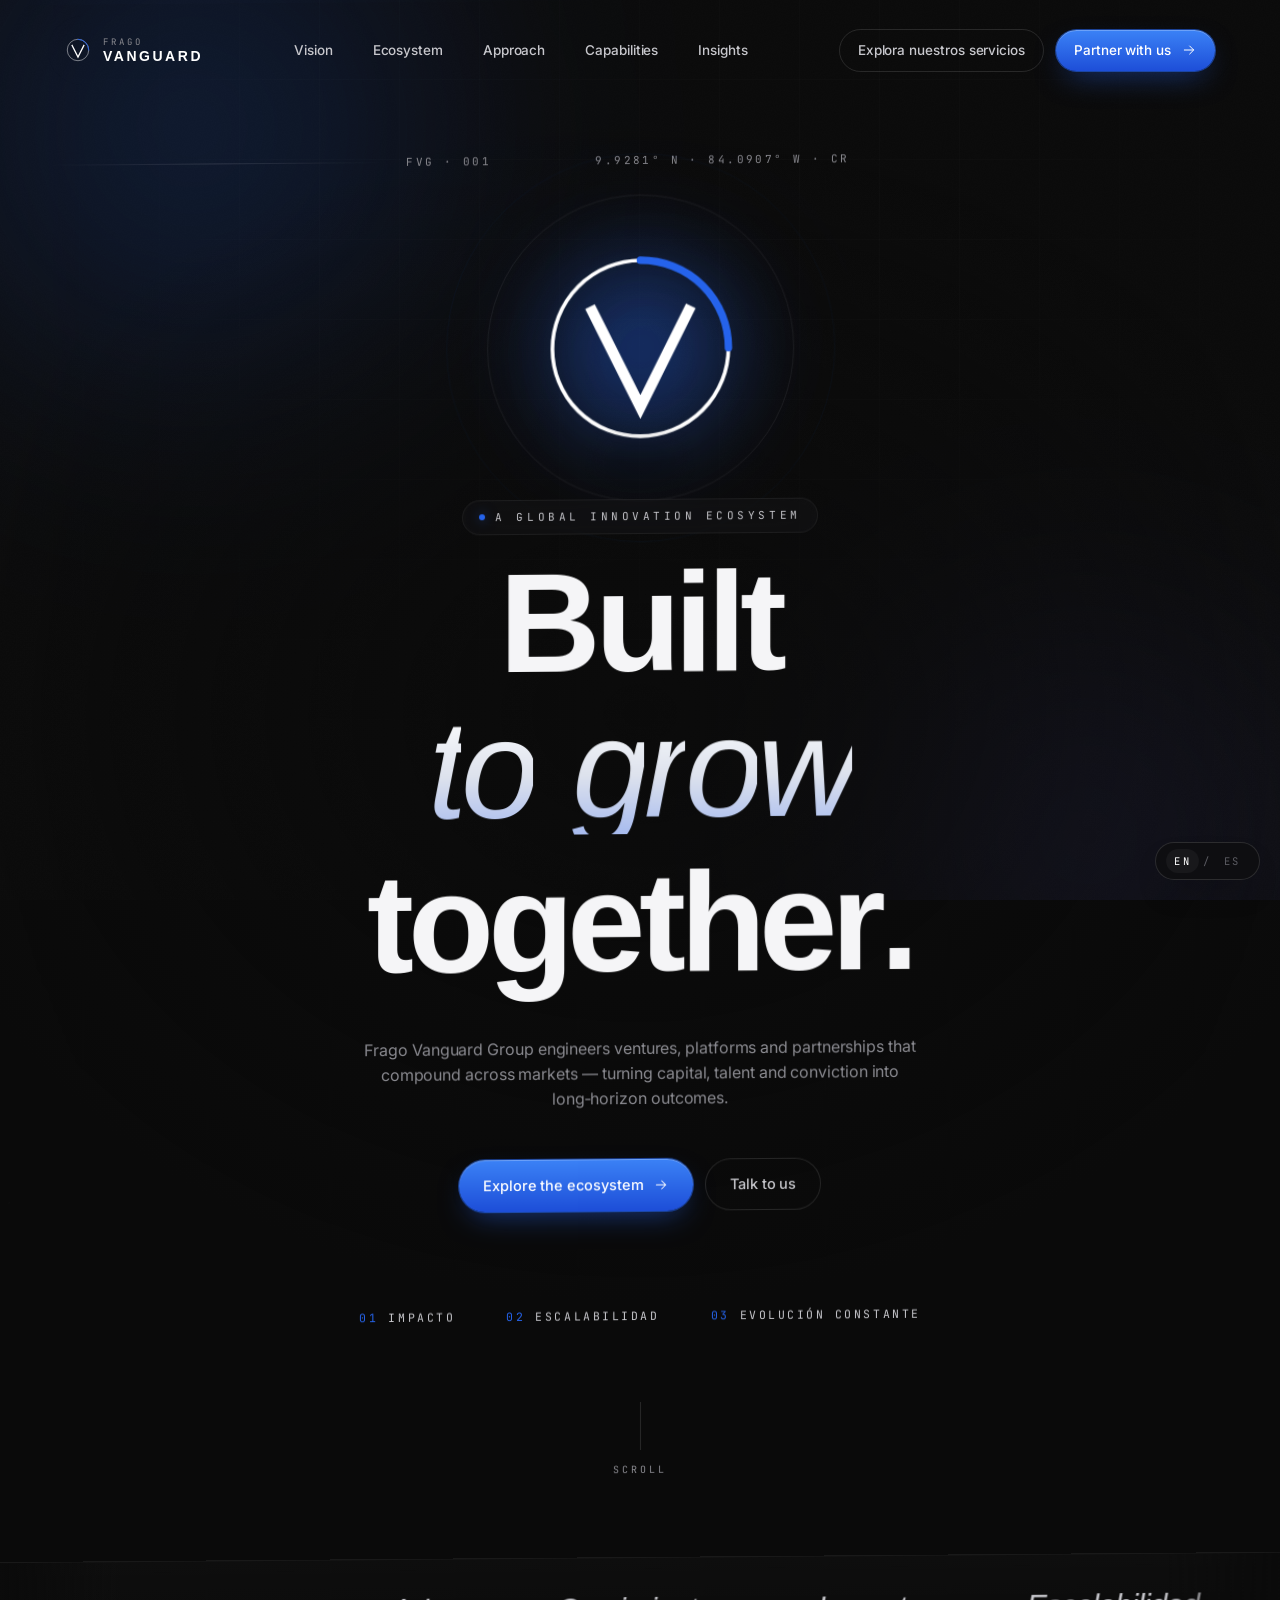
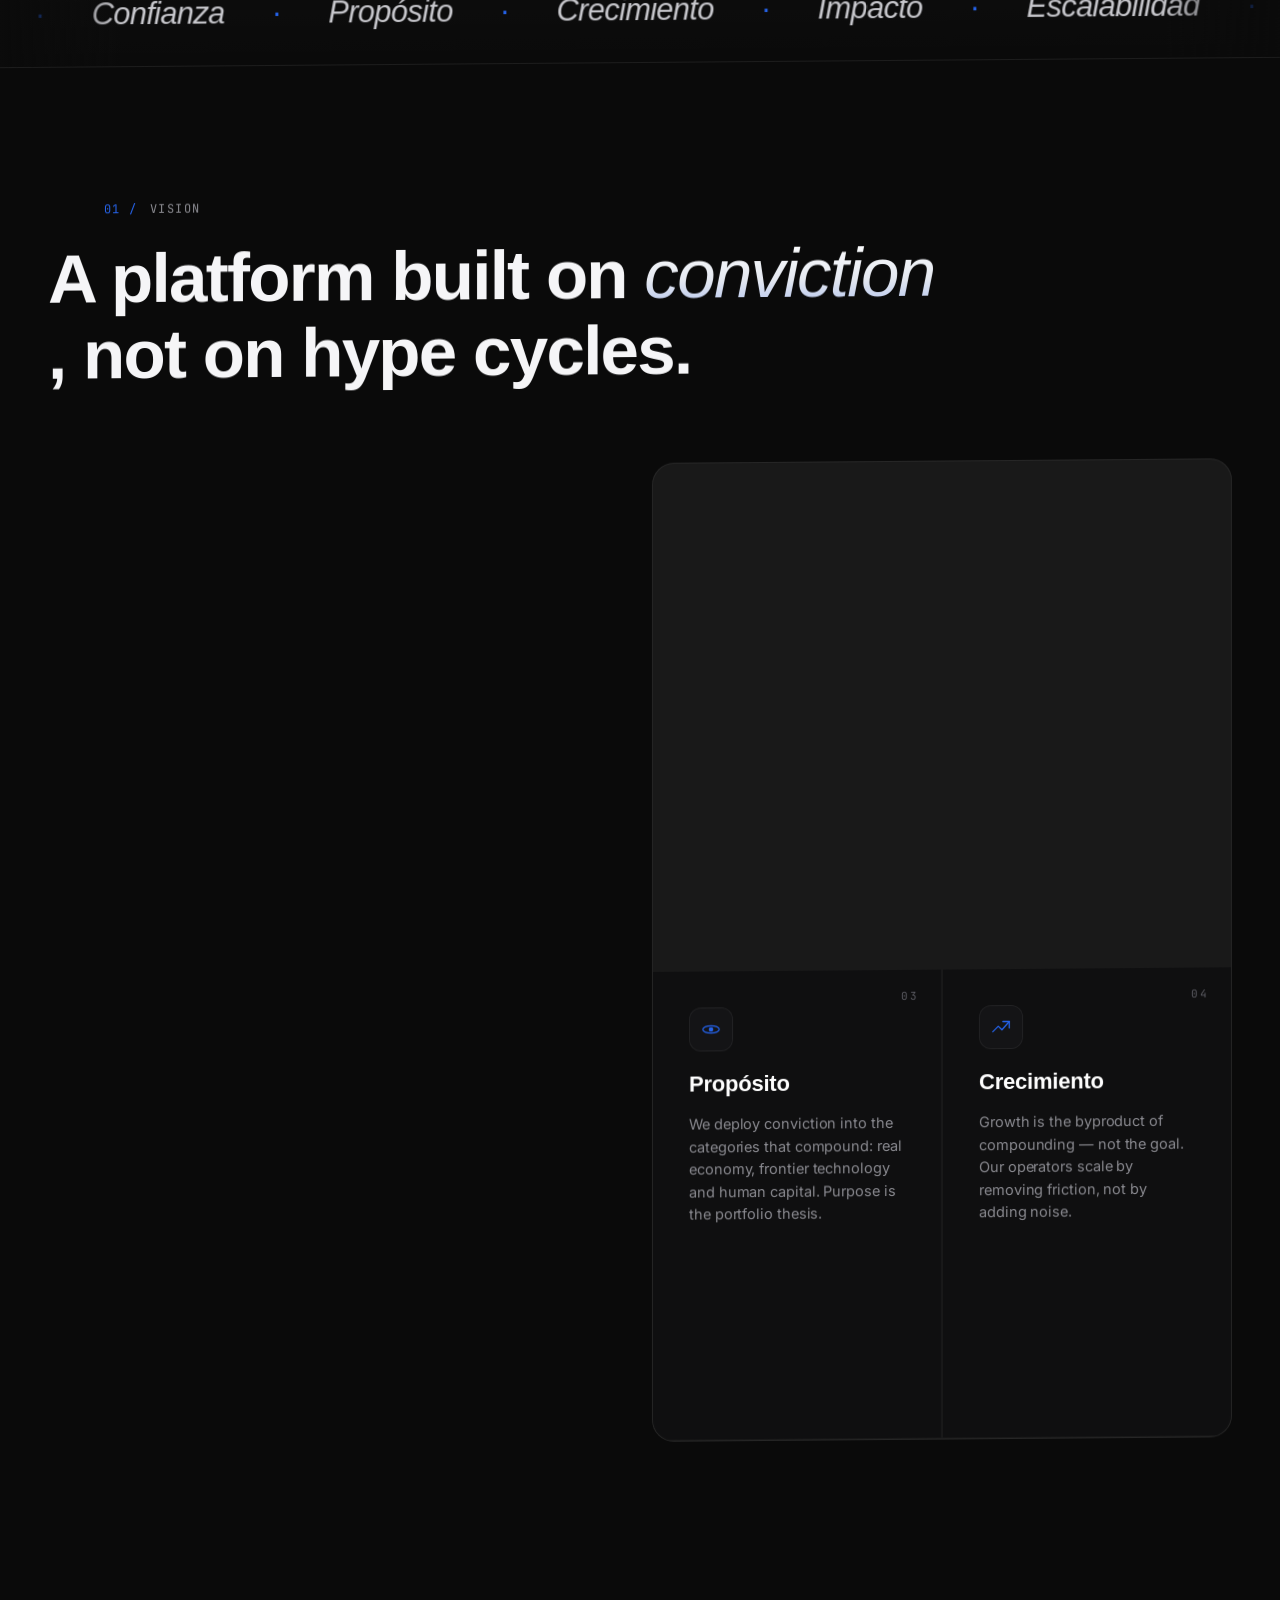
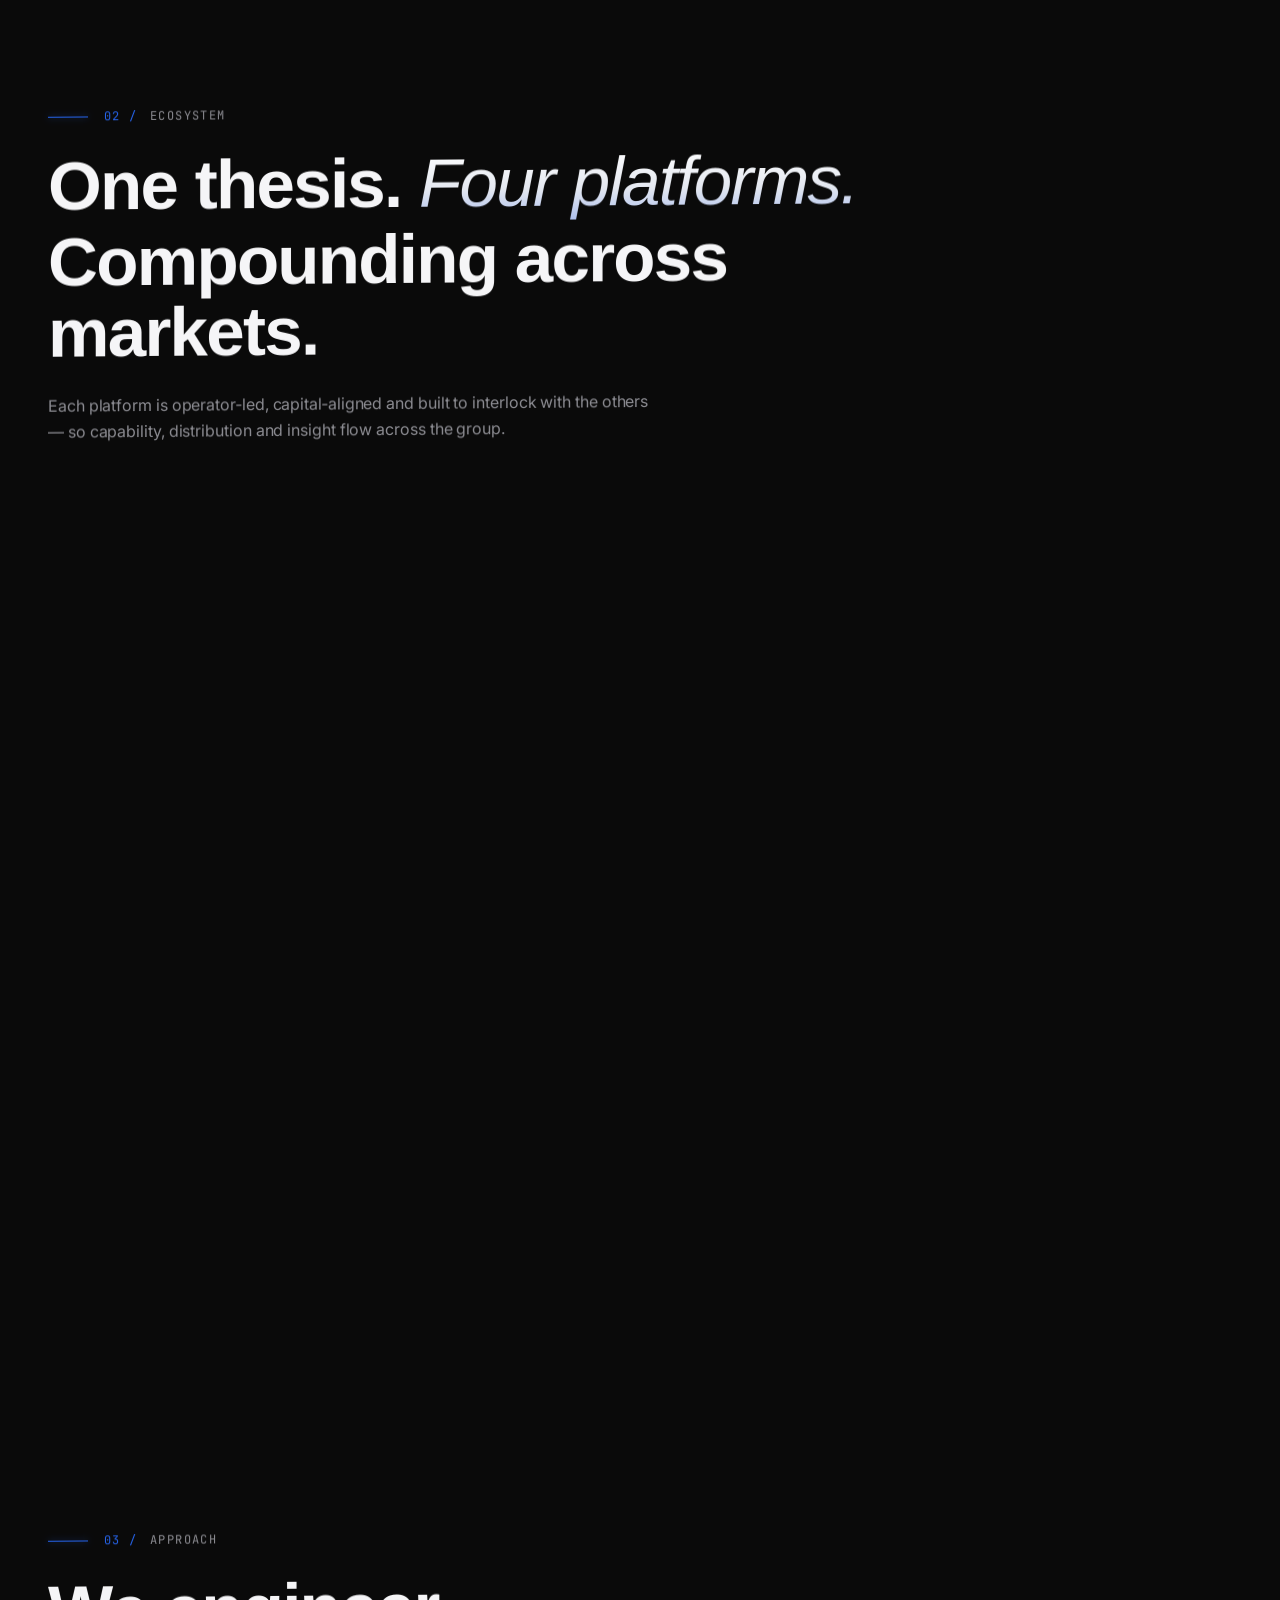
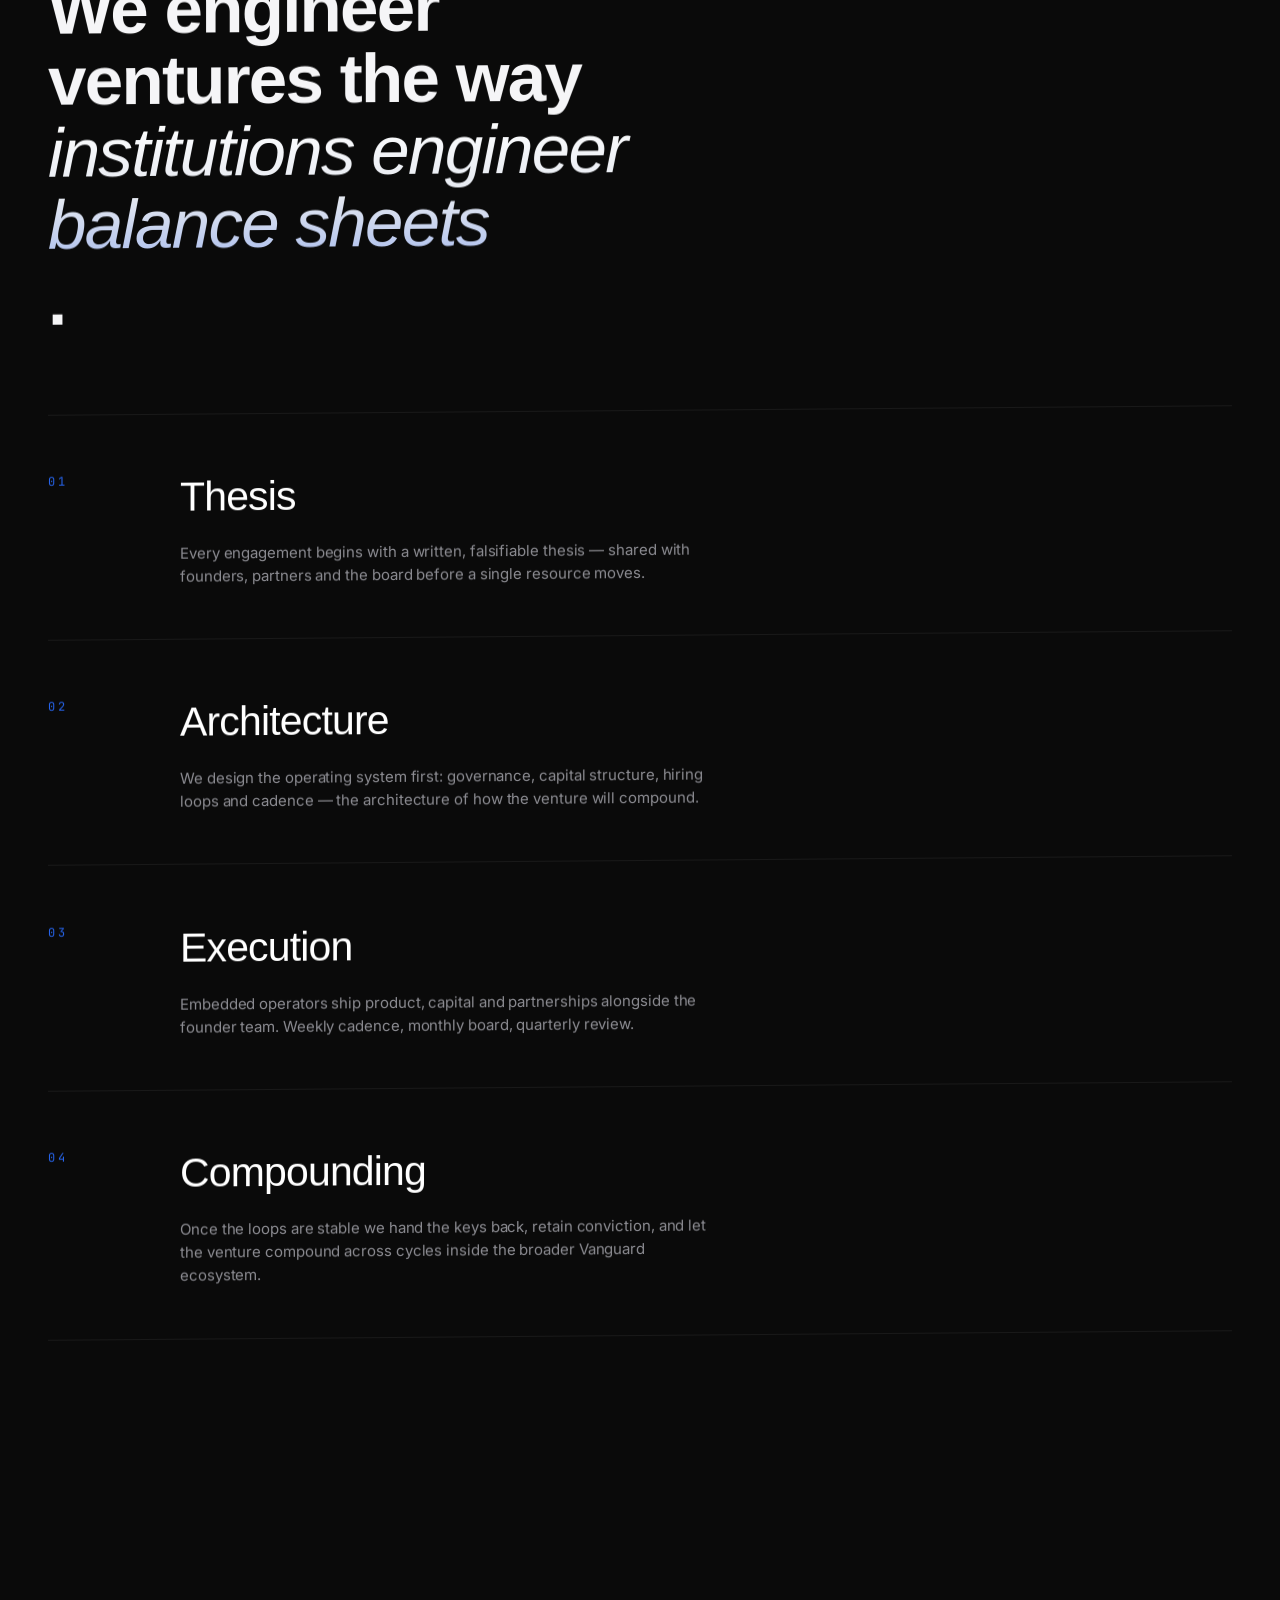
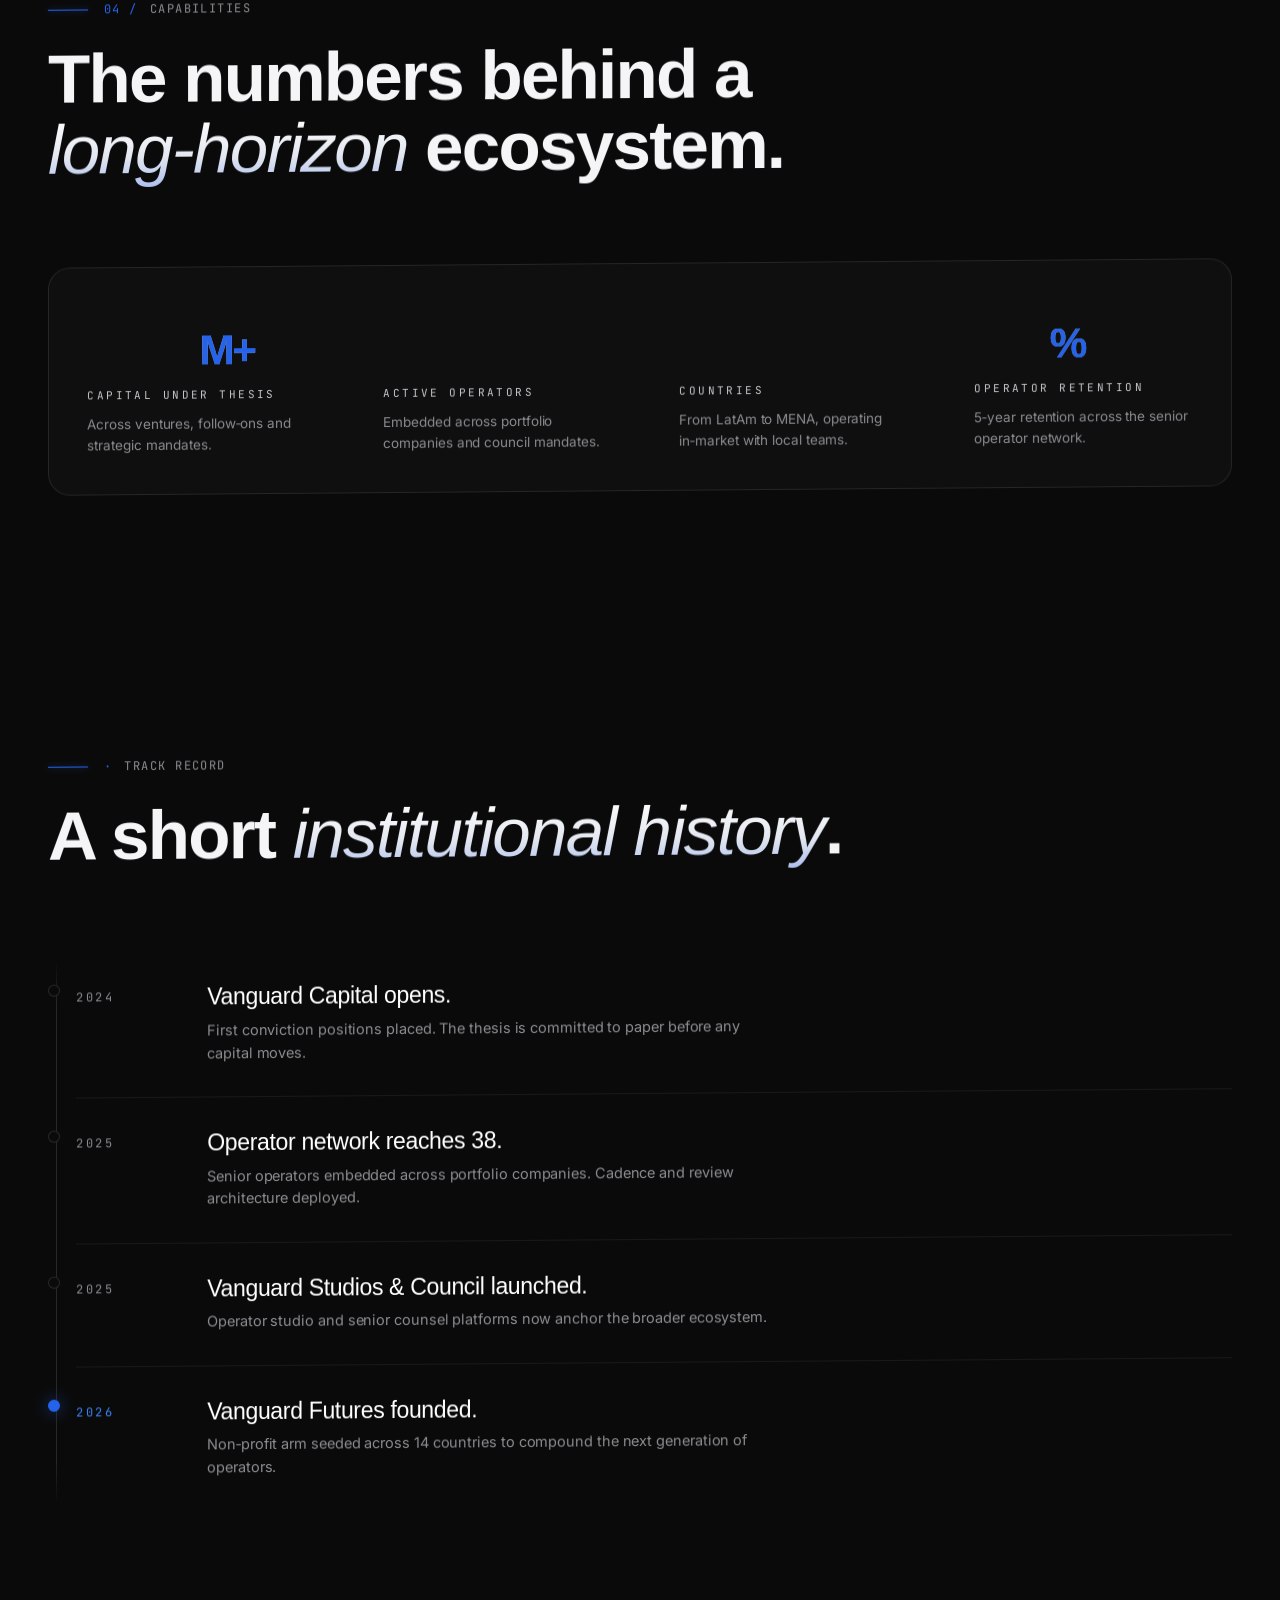
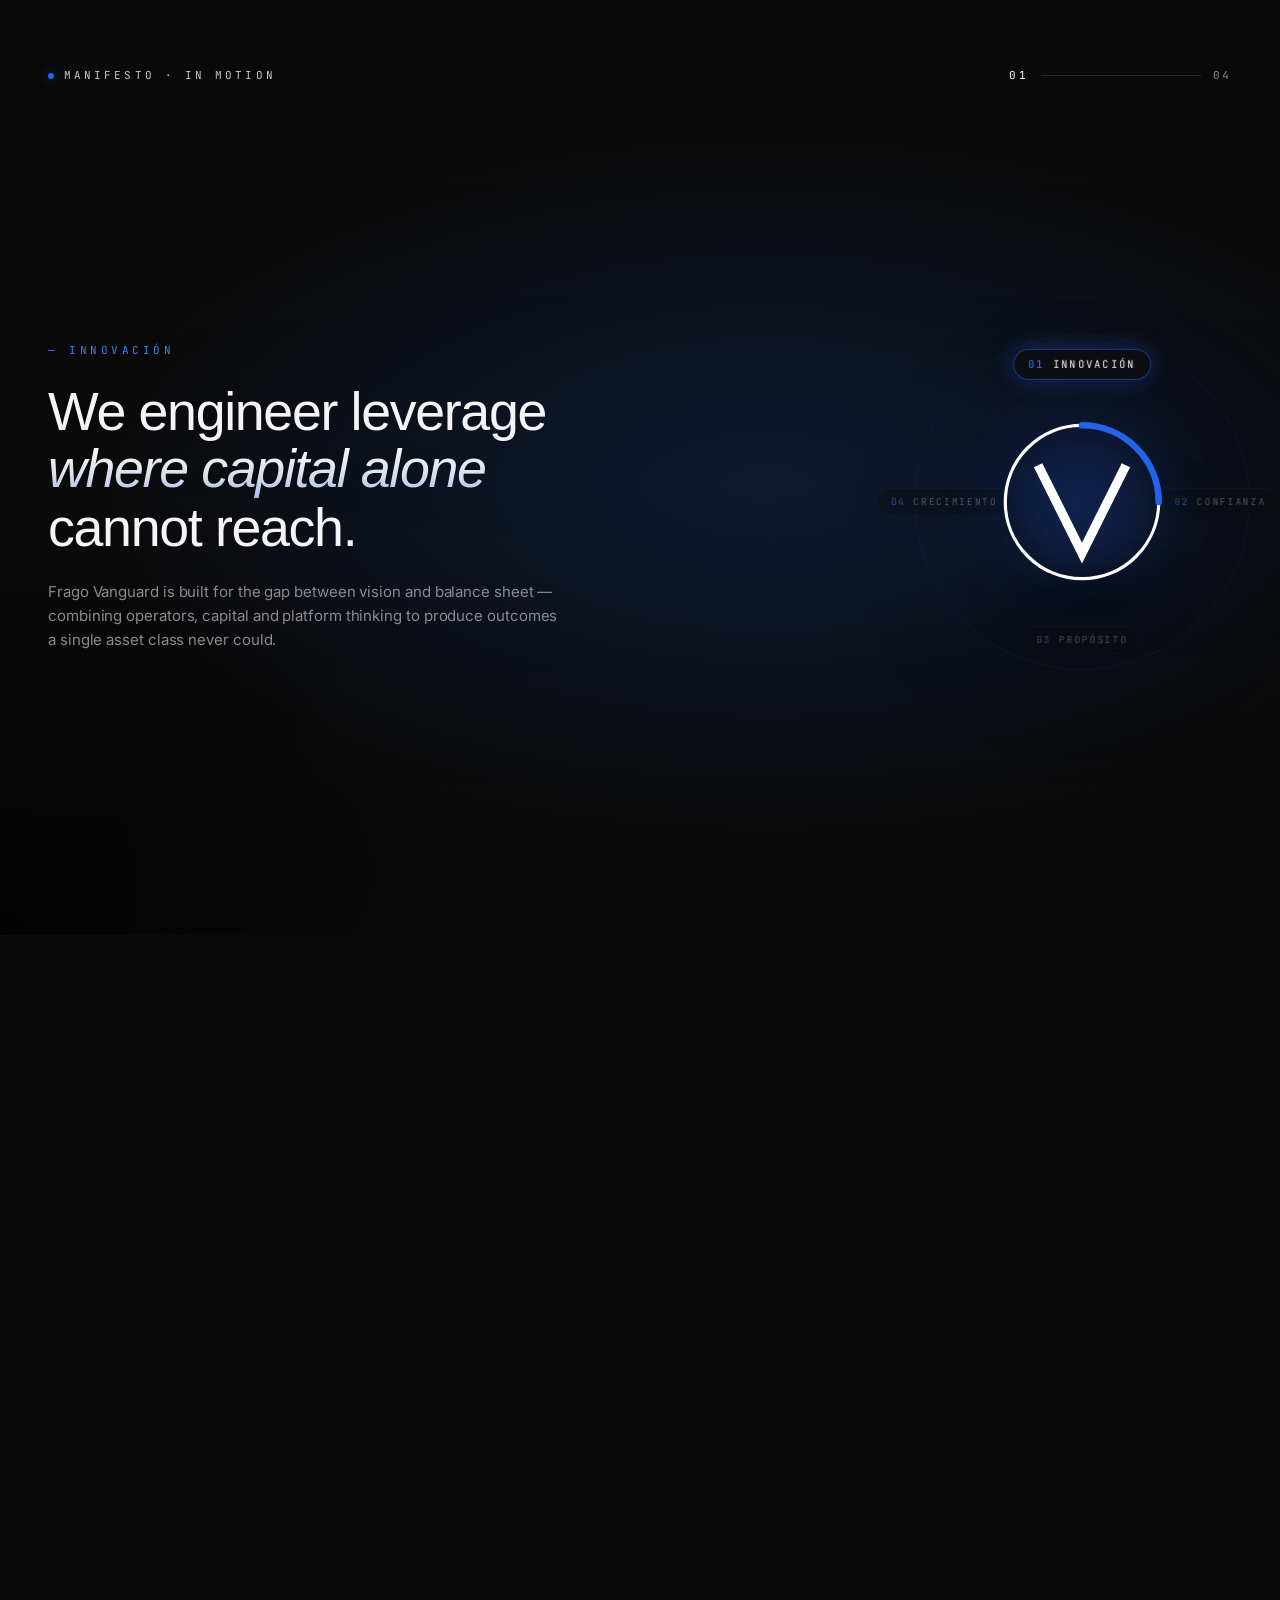
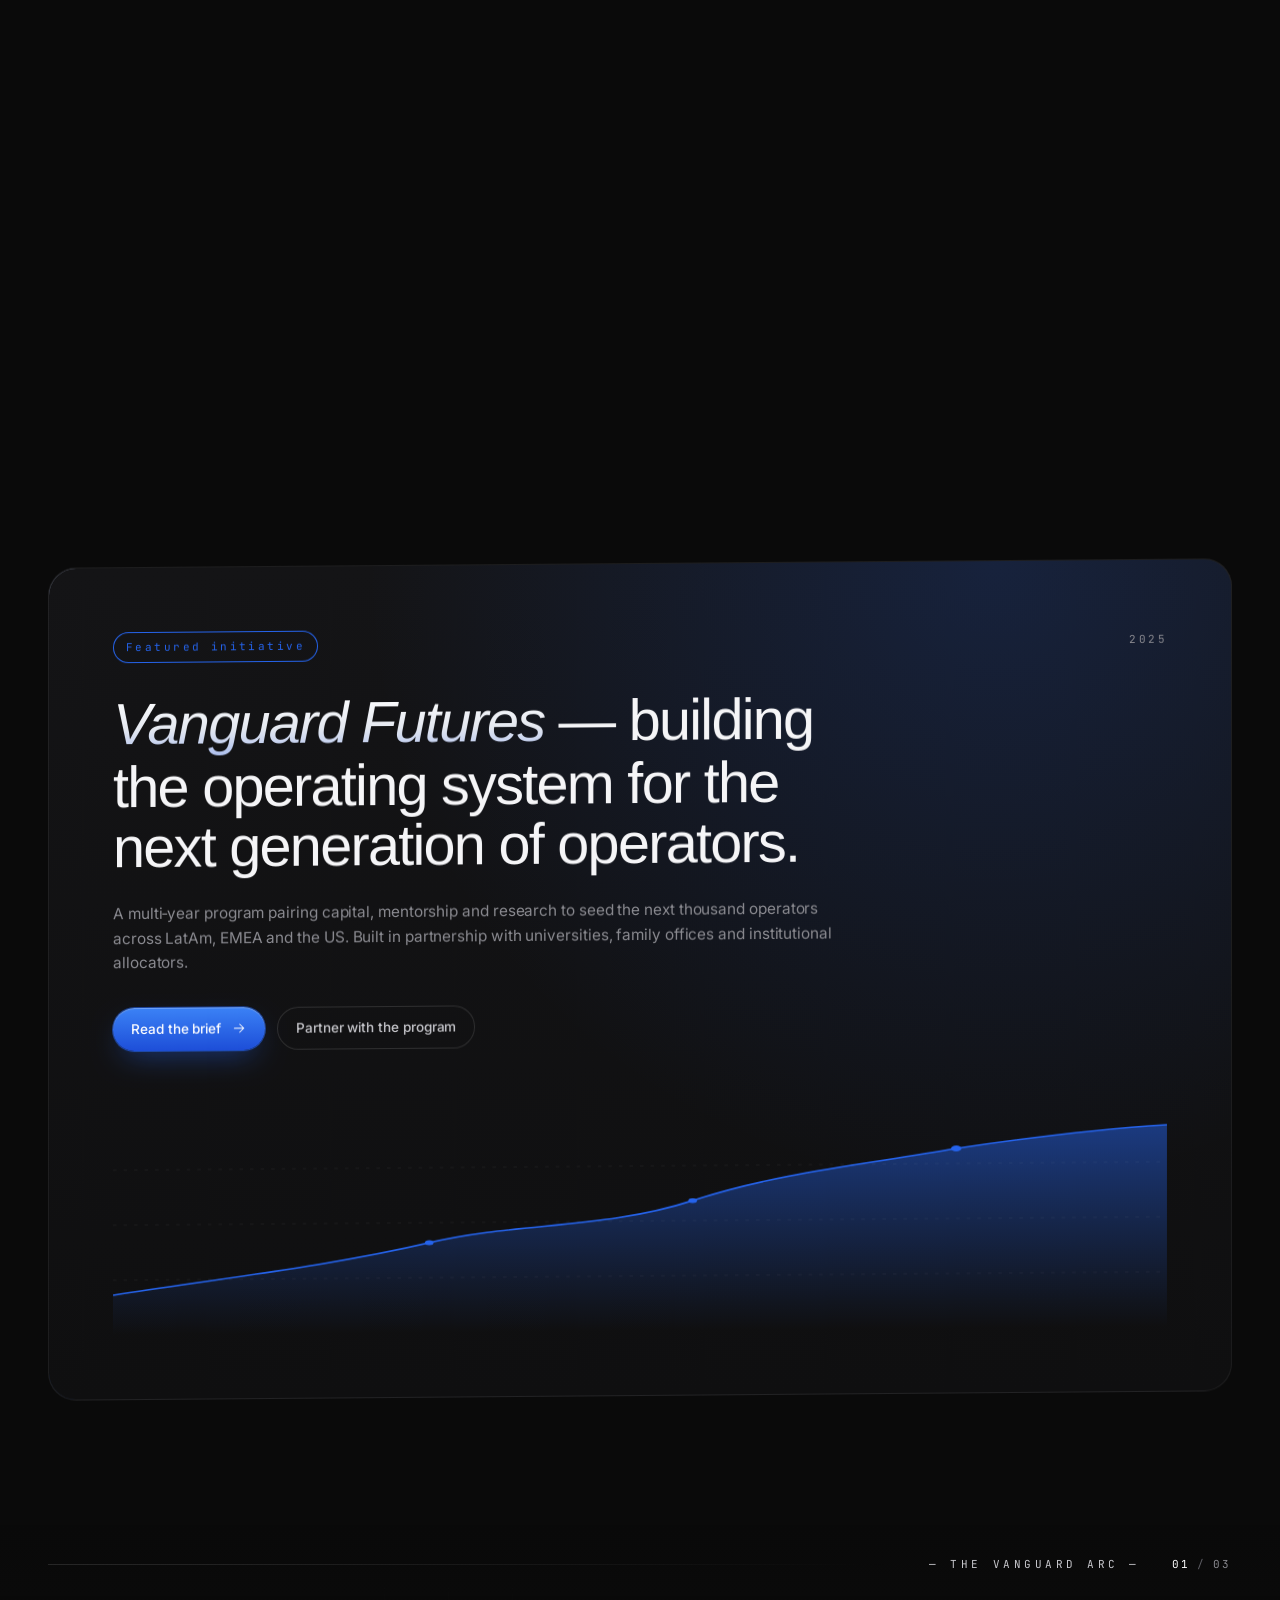
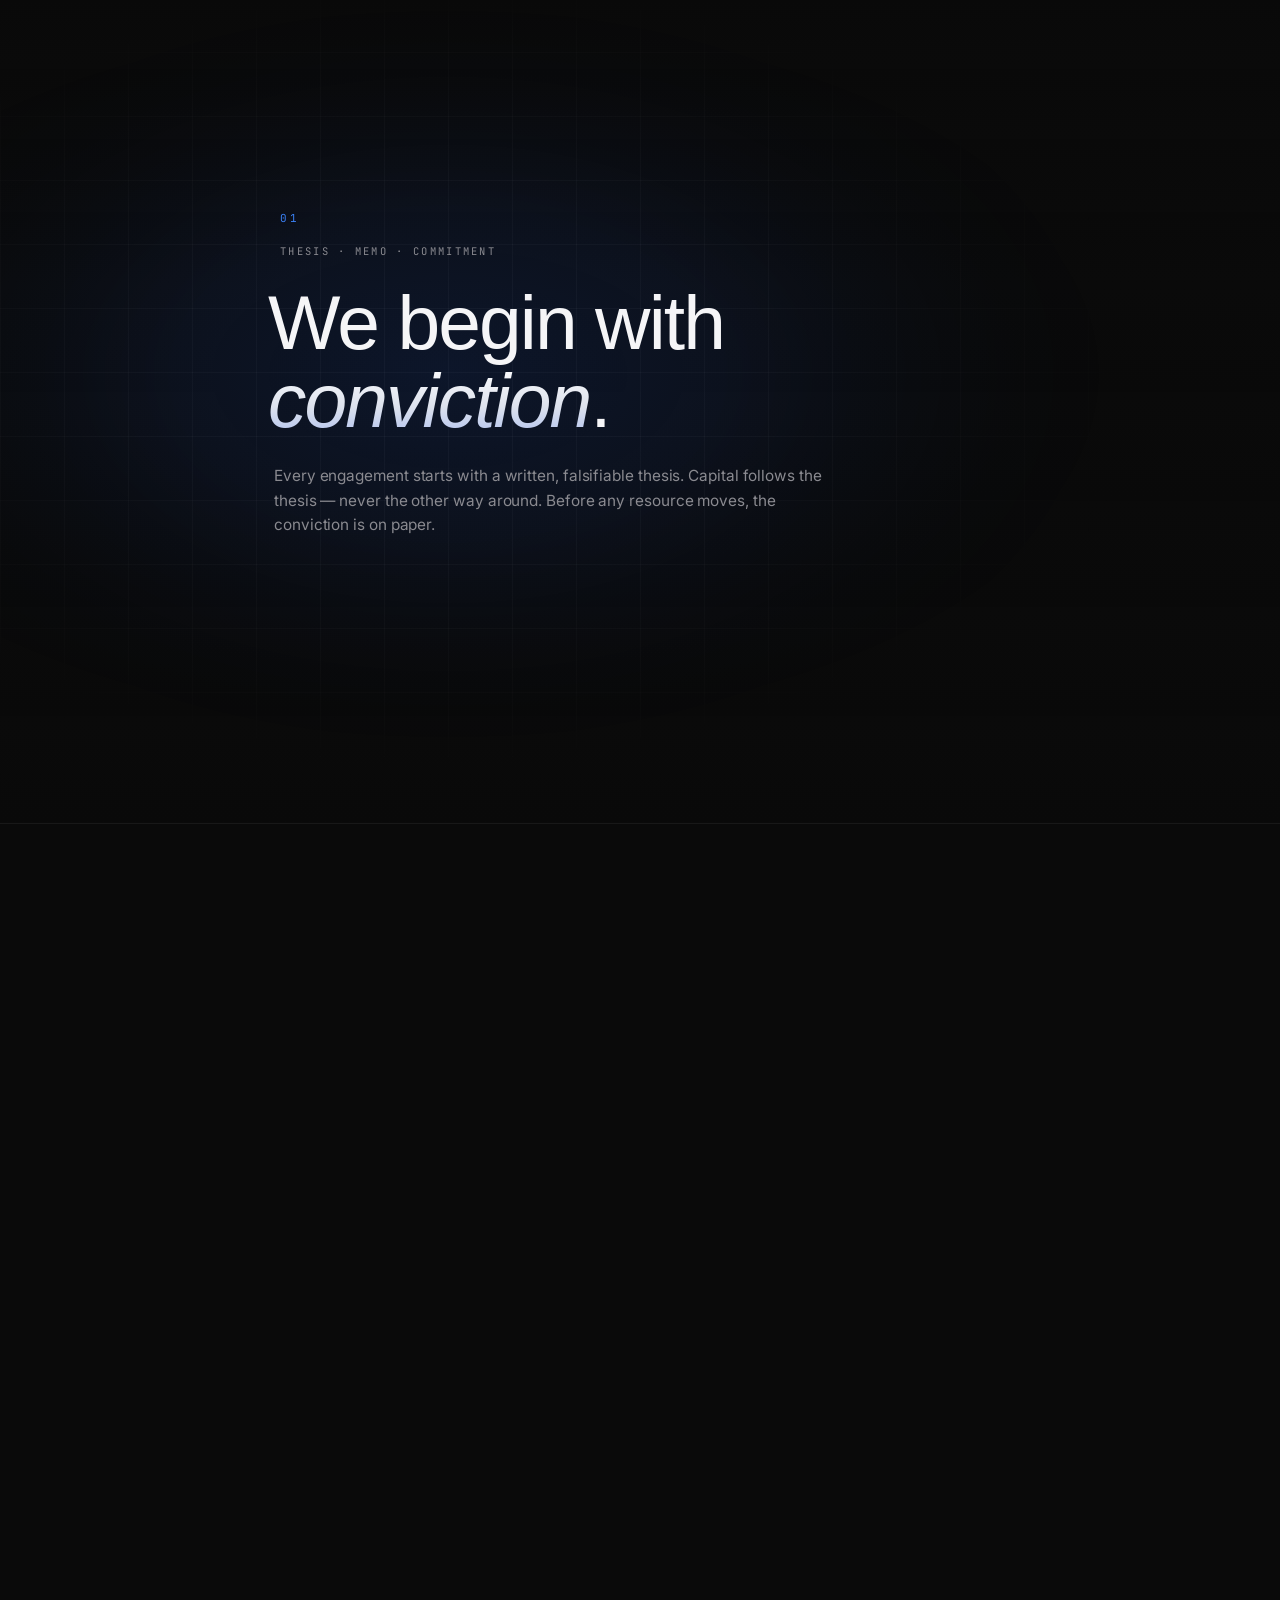
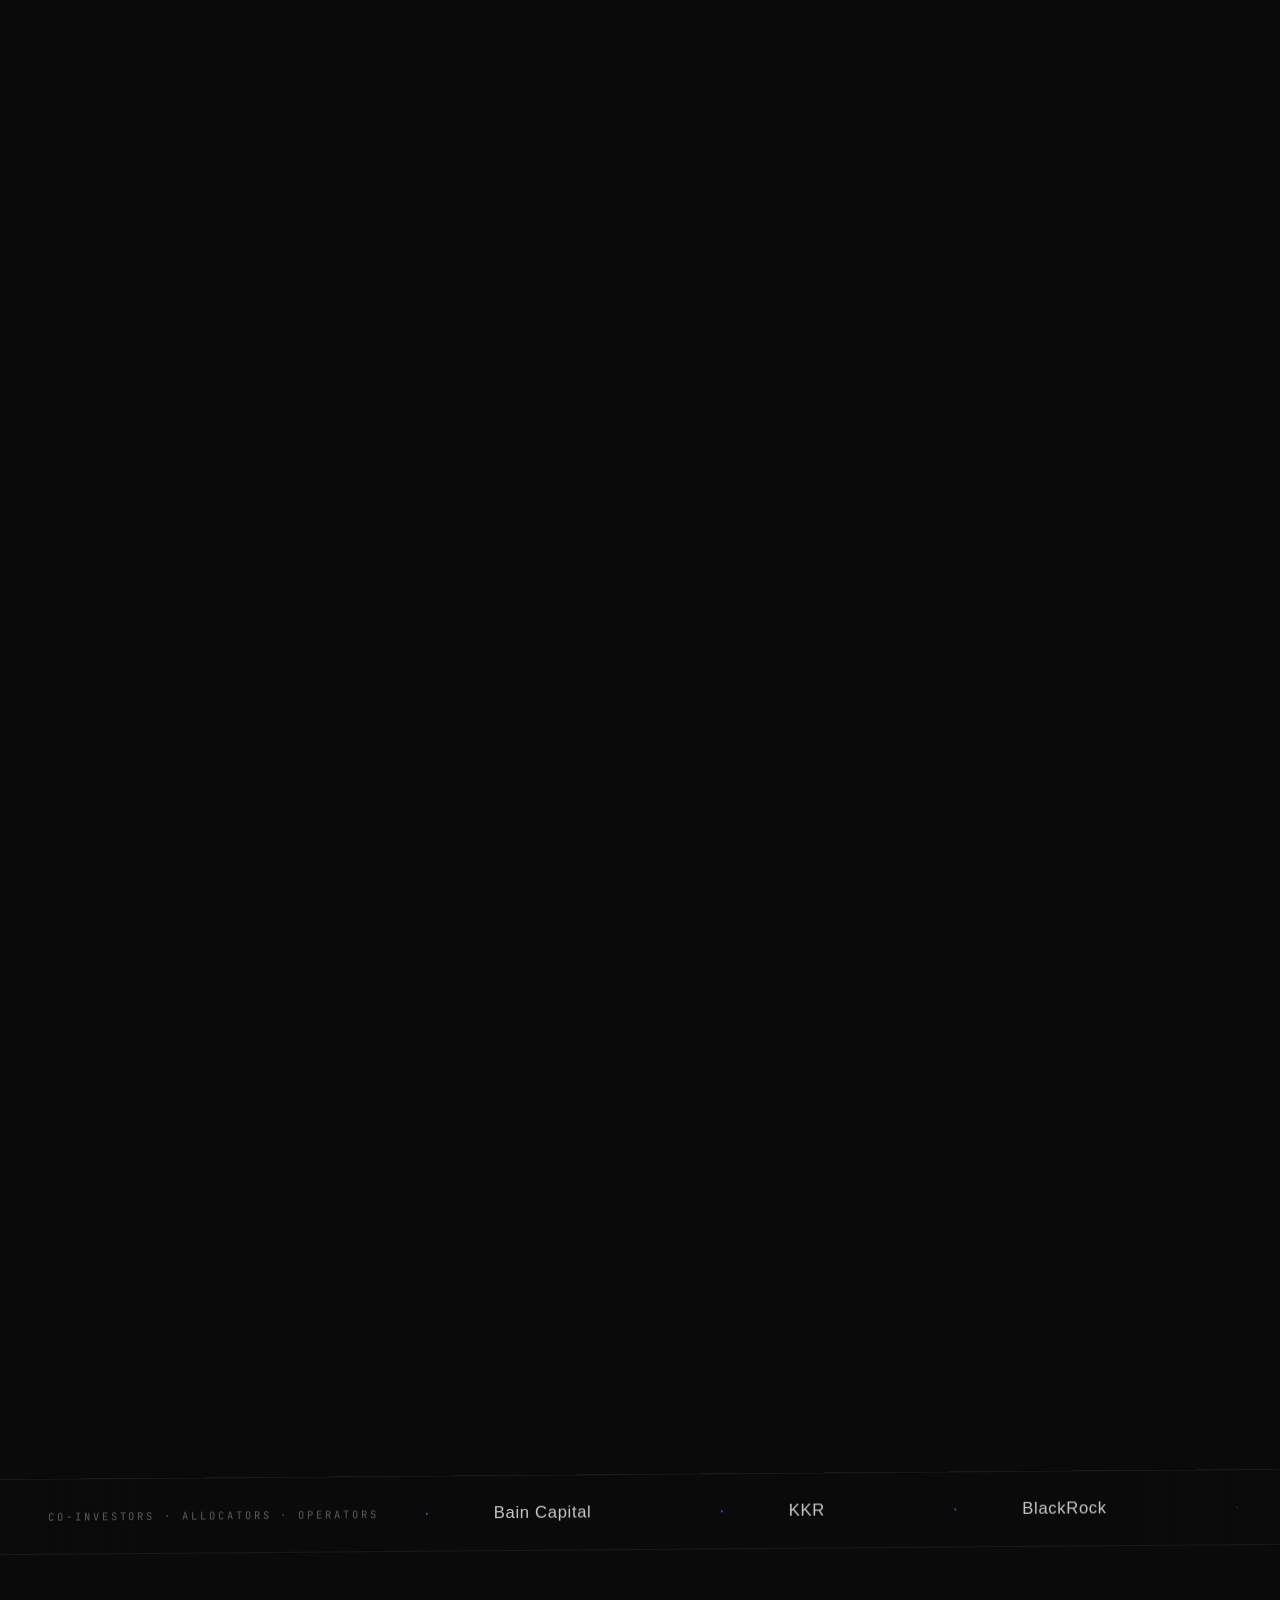
==== commit 2e876637: "Fix italic 'to grow' clipping in hero + all em gradient titles Root cause: italic font variants of G" ====
--- a/index.html
+++ b/index.html
@@ -22,26 +22,30 @@
     <link rel="preconnect" href="https://esm.sh" crossorigin />
     <link rel="dns-prefetch" href="https://esm.sh" />
 
-    <!-- Typography: Satoshi + General Sans (Fontshare) + Inter (Google) — non-blocking -->
+    <!-- Typography: Satoshi + General Sans (Fontshare) + Inter (Google) — non-blocking
+         IMPORTANT: italic variants (400i, 500i) are explicitly loaded so the
+         browser uses the REAL italic font instead of synthesizing one via CSS
+         skew — synthesized italics produce an over-aggressive slant that
+         visibly clips against char-mask overflow boundaries. -->
     <link
       rel="preload"
       as="style"
-      href="https://api.fontshare.com/v2/css?f[]=satoshi@500,700,900&f[]=general-sans@400,500,600,700&display=swap"
+      href="https://api.fontshare.com/v2/css?f[]=satoshi@500,700,900&f[]=general-sans@400,400i,500,500i,600,700&display=swap"
       onload="this.rel='stylesheet'"
     />
     <link
       rel="preload"
       as="style"
-      href="https://fonts.googleapis.com/css2?family=Inter:wght@300;400;500;600&family=JetBrains+Mono:wght@400;500&display=swap"
+      href="https://fonts.googleapis.com/css2?family=Inter:ital,wght@0,300;0,400;0,500;0,600;1,400&family=JetBrains+Mono:wght@400;500&display=swap"
       onload="this.rel='stylesheet'"
     />
     <noscript>
       <link
-        href="https://api.fontshare.com/v2/css?f[]=satoshi@500,700,900&f[]=general-sans@400,500,600,700&display=swap"
+        href="https://api.fontshare.com/v2/css?f[]=satoshi@500,700,900&f[]=general-sans@400,400i,500,500i,600,700&display=swap"
         rel="stylesheet"
       />
       <link
-        href="https://fonts.googleapis.com/css2?family=Inter:wght@300;400;500;600&family=JetBrains+Mono:wght@400;500&display=swap"
+        href="https://fonts.googleapis.com/css2?family=Inter:ital,wght@0,300;0,400;0,500;0,600;1,400&family=JetBrains+Mono:wght@400;500&display=swap"
         rel="stylesheet"
       />
     </noscript>
--- a/styles/main.css
+++ b/styles/main.css
@@ -756,14 +756,15 @@
   display: inline-block;
   overflow: hidden;
   vertical-align: baseline;
-  /* Generous padding around the glyph extents so nothing clips:
-     - top: 0.35em — ascenders / italic tops at tight line-height
-     - bottom: 0.35em — descenders (g, j, p, q, y) — bumped
-     - right: 0.2em  — italic slant overhang — bumped significantly
+  /* Extra-generous clip box so no character is ever cut:
+     - top: 0.4em — ascenders / italic tops at tight line-height
+     - bottom: 0.4em — descenders (g, j, p, q, y)
+     - right: 0.45em — italic slant overhang at very large display sizes
+     - left:  0.08em — italic top-left overhang for letters like "o"
      Negative margins of equal magnitude collapse the visual size back
      to the natural inline flow, so layout doesn't shift. */
-  padding: 0.35em 0.2em 0.35em 0.04em;
-  margin: -0.35em -0.2em -0.35em -0.04em;
+  padding: 0.4em 0.45em 0.4em 0.08em;
+  margin: -0.4em -0.45em -0.4em -0.08em;
   line-height: inherit;
 }
 .char {
@@ -1067,11 +1068,11 @@
   font-style: italic;
   font-family: var(--font-display);
   font-weight: 500;
-  /* GENEROUS right-edge padding so italic slants ("n", "s") never get
+  /* HEAVY right-edge padding so italic slants ("n", "s") never get
      clipped by parent overflow. Bottom padding for descenders.
      Negative margins compensate so layout doesn't shift. */
-  padding: 0 0.18em 0.04em 0;
-  margin: 0 -0.18em 0 0;
+  padding: 0 0.3em 0.06em 0;
+  margin: 0 -0.3em 0 0;
   display: inline-block;
 }
 
@@ -1643,10 +1644,12 @@
 .hero__title em {
   font-style: italic;
   font-weight: 400;
-  /* GENEROUS horizontal room so the italic slant doesn't get clipped.
-     "grow" italic at 168px font has a substantial right-side slant. */
-  padding: 0 0.16em 0.04em 0;
-  margin: 0 -0.16em 0 0;
+  /* HEAVY horizontal padding so the italic slant has full clearance.
+     "grow" italic at 168px font has a substantial right-side slant —
+     combined with the char-mask right-padding bump, this guarantees
+     no clipping at any viewport size. */
+  padding: 0 0.3em 0.06em 0;
+  margin: 0 -0.3em 0 0;
   display: inline-block;
 }
 /* CRITICAL: background-clip:text only clips DIRECT text content.
@@ -2791,8 +2794,8 @@
   background-clip: text;
   color: transparent;
   -webkit-text-fill-color: transparent;
-  padding: 0 0.16em 0.04em 0;
-  margin: 0 -0.16em 0 0;
+  padding: 0 0.25em 0.06em 0;
+  margin: 0 -0.25em 0 0;
   display: inline-block;
 }
 .pinned__stage-body {
@@ -3188,8 +3191,8 @@
   background-clip: text;
   color: transparent;
   -webkit-text-fill-color: transparent;
-  padding: 0 0.16em 0.04em 0;
-  margin: 0 -0.16em 0 0;
+  padding: 0 0.25em 0.06em 0;
+  margin: 0 -0.25em 0 0;
   display: inline-block;
 }
 .cinema__panel-body {
@@ -3529,8 +3532,8 @@
   background-clip: text;
   color: transparent;
   -webkit-text-fill-color: transparent;
-  padding: 0 0.16em 0.04em 0;
-  margin: 0 -0.16em 0 0;
+  padding: 0 0.3em 0.06em 0;
+  margin: 0 -0.3em 0 0;
   display: inline-block;
 }
 .cta__sub {
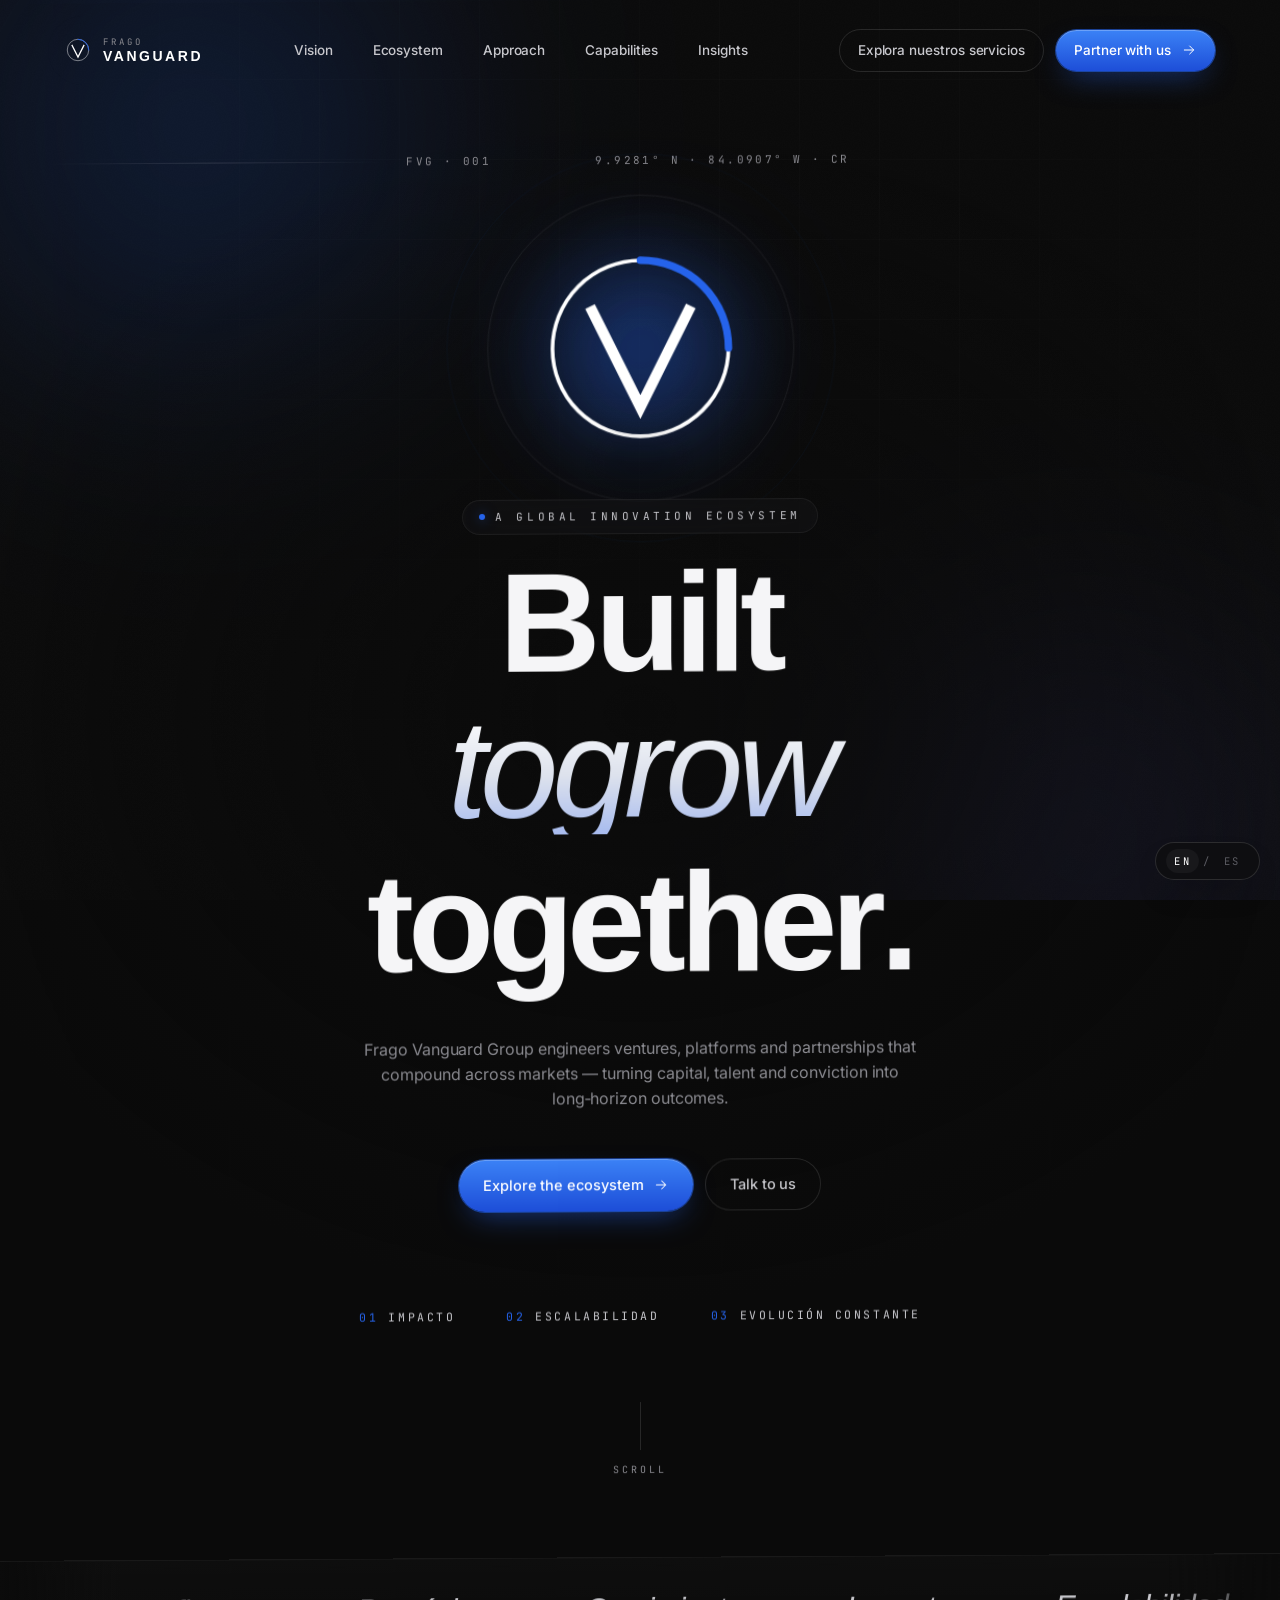
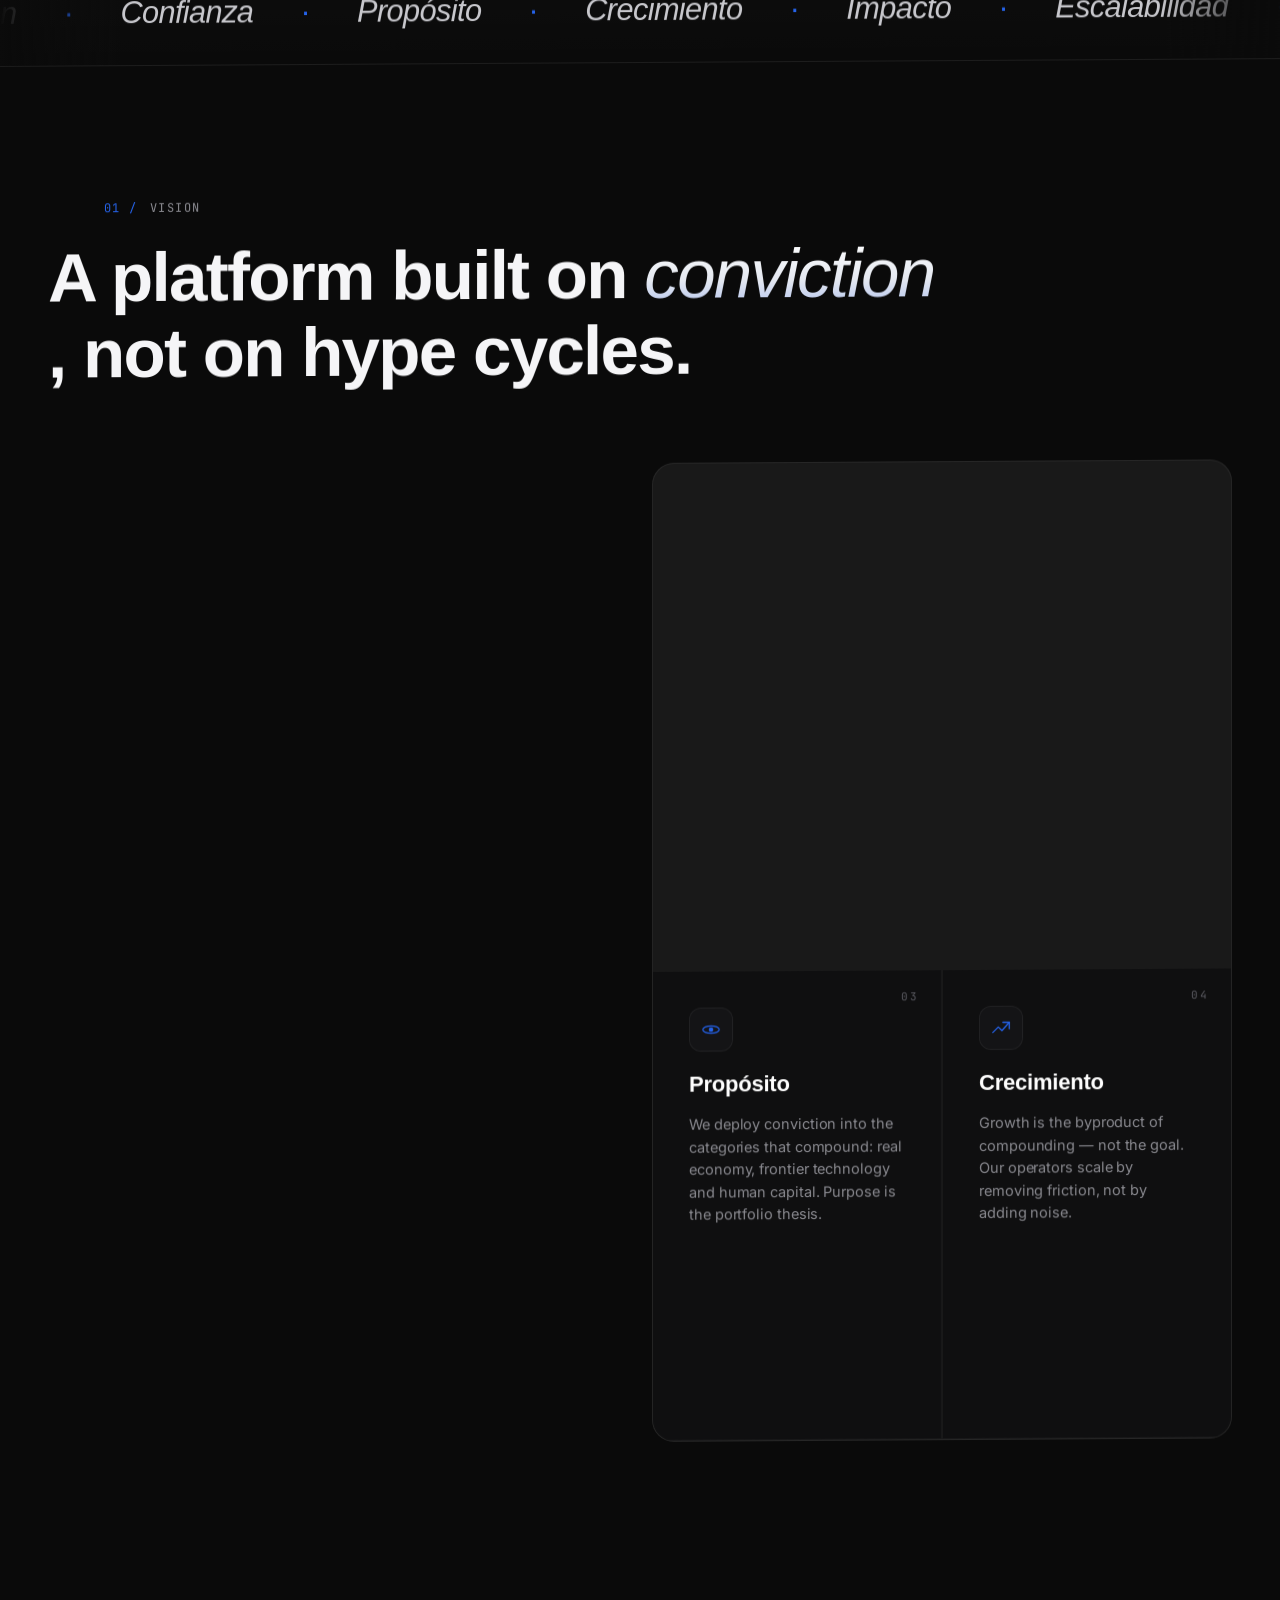
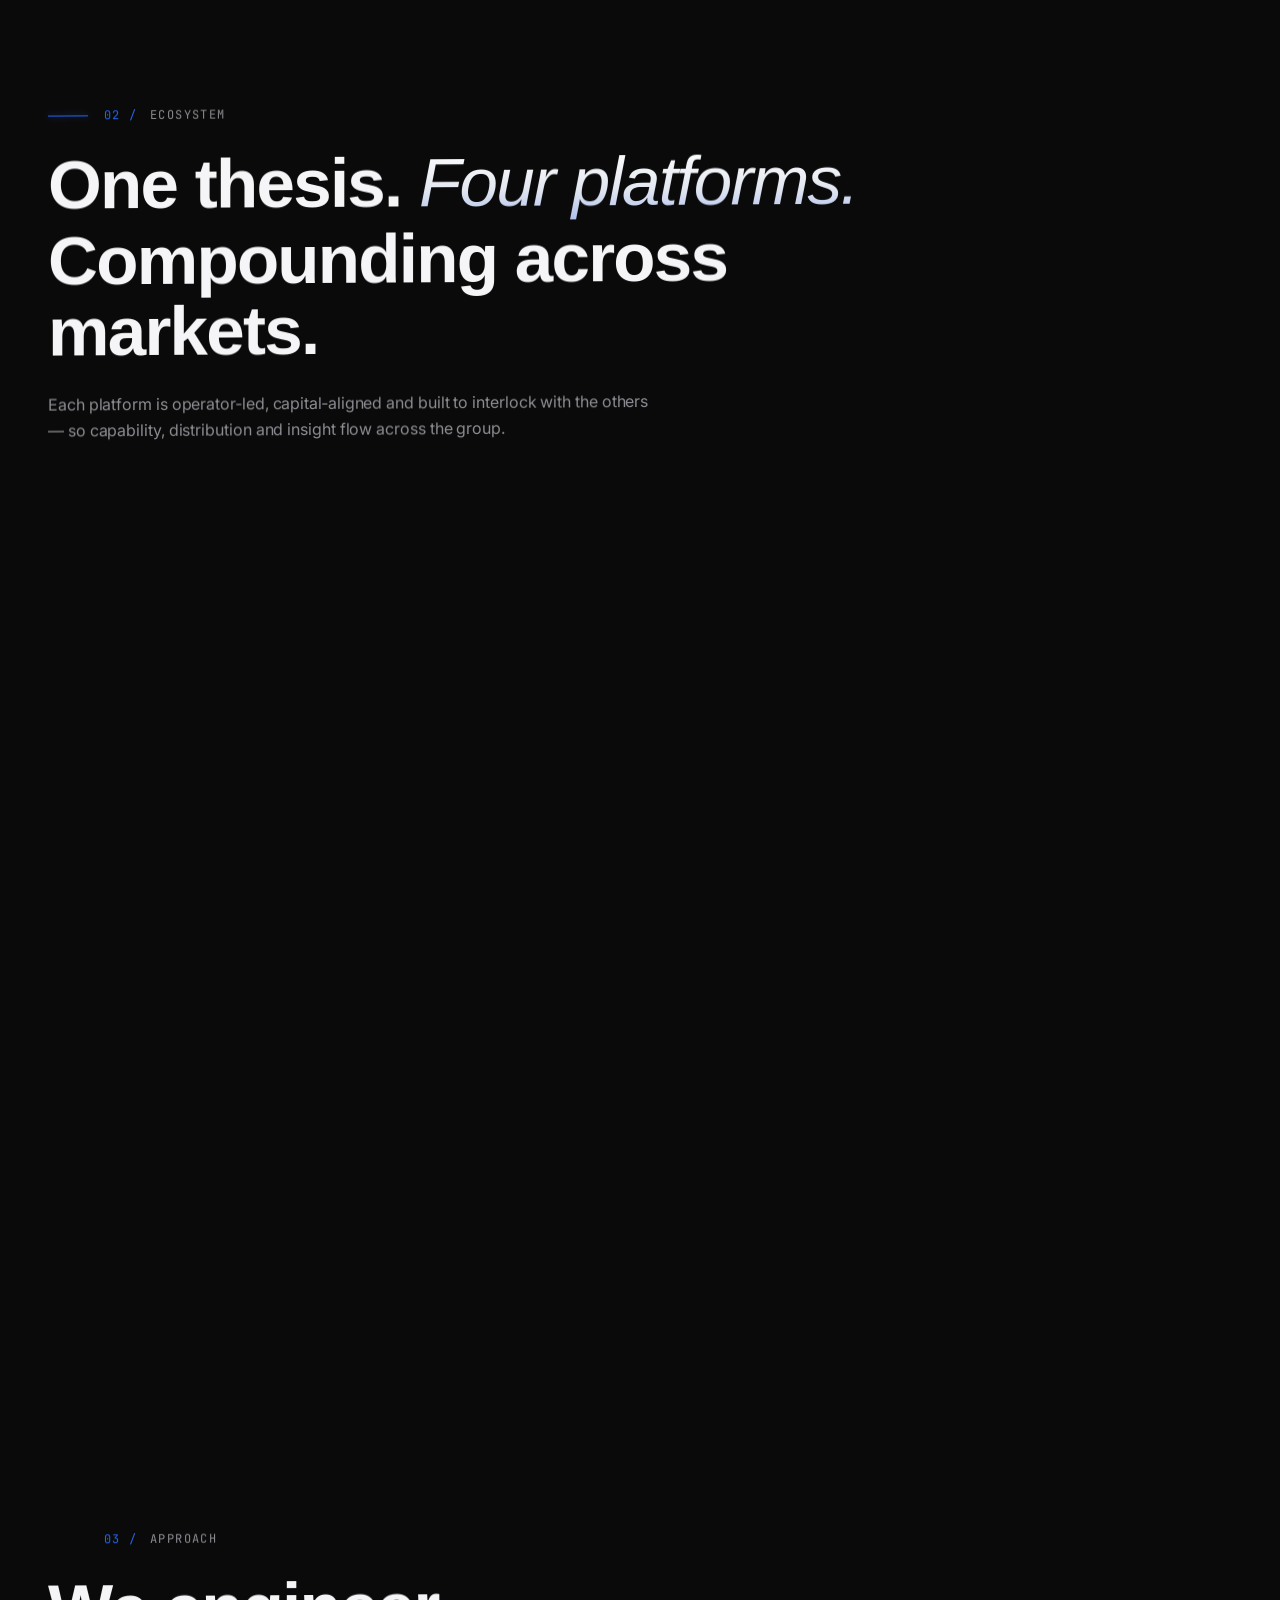
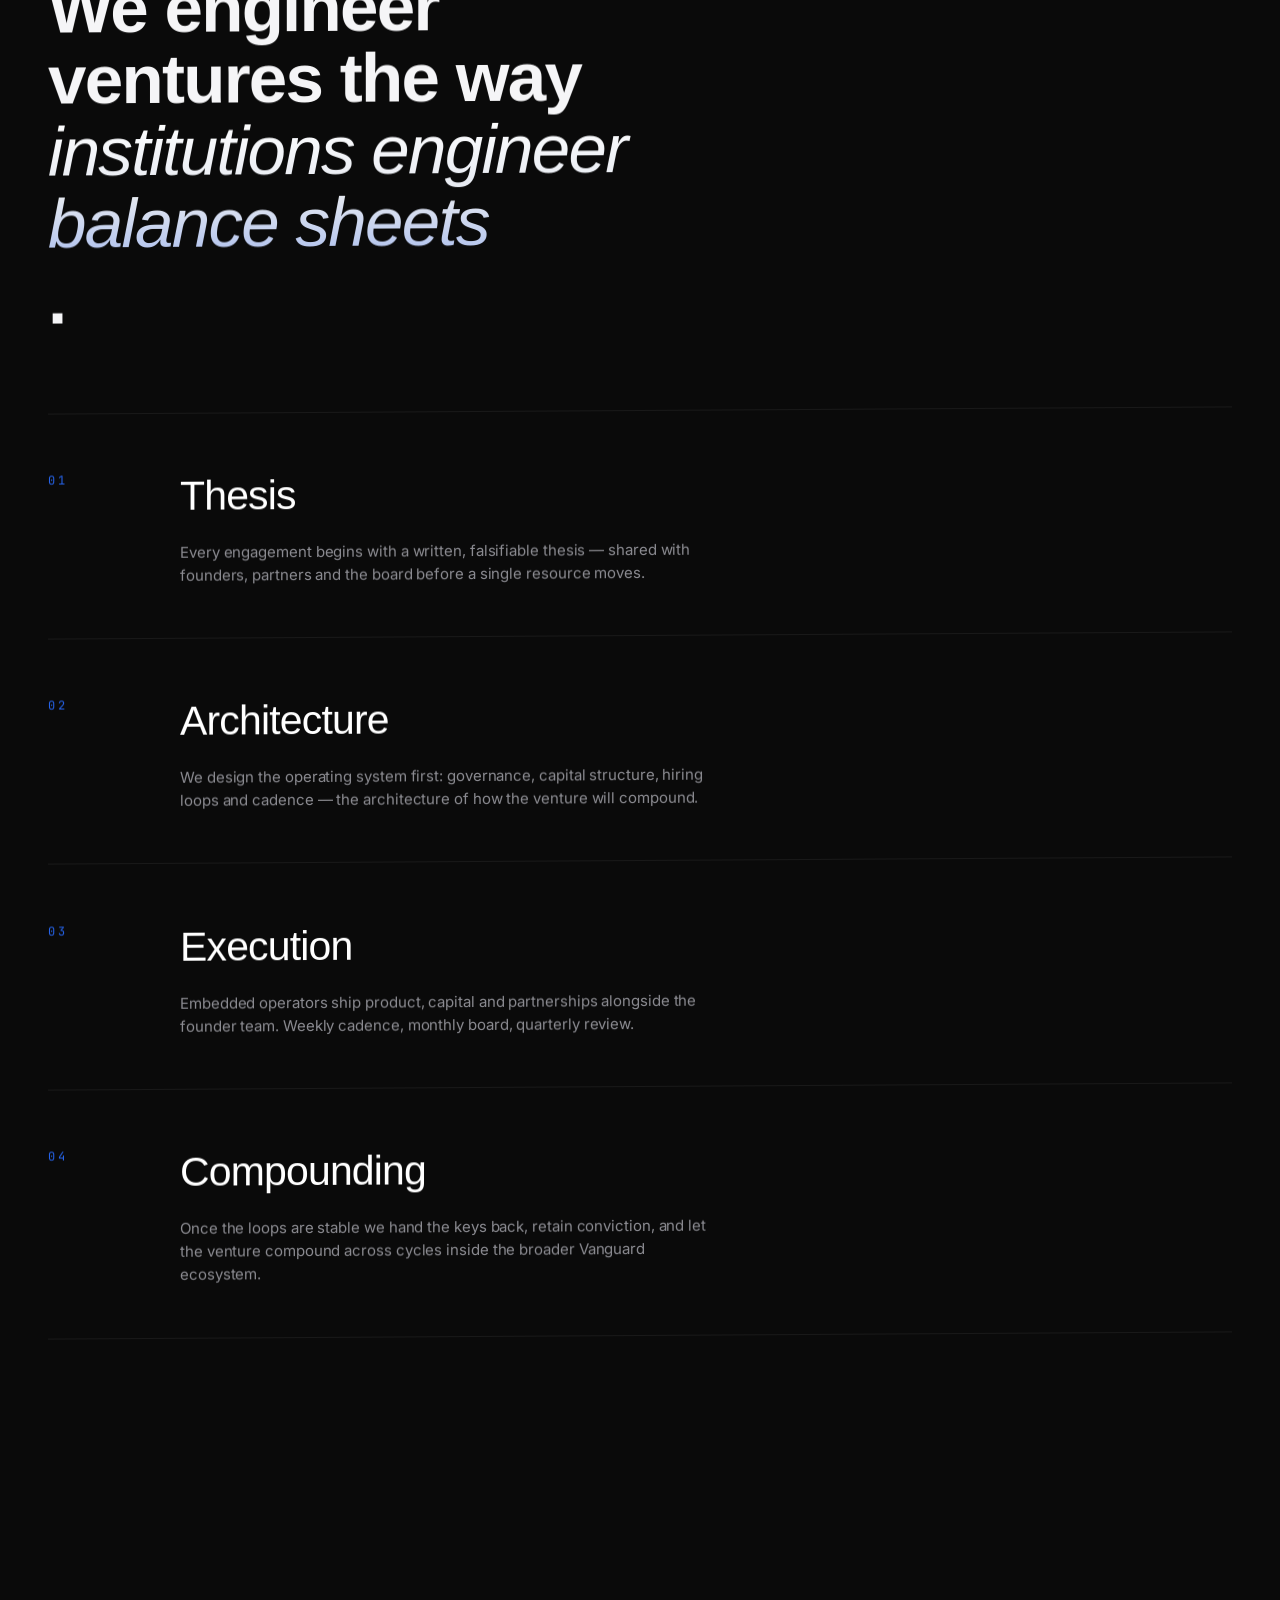
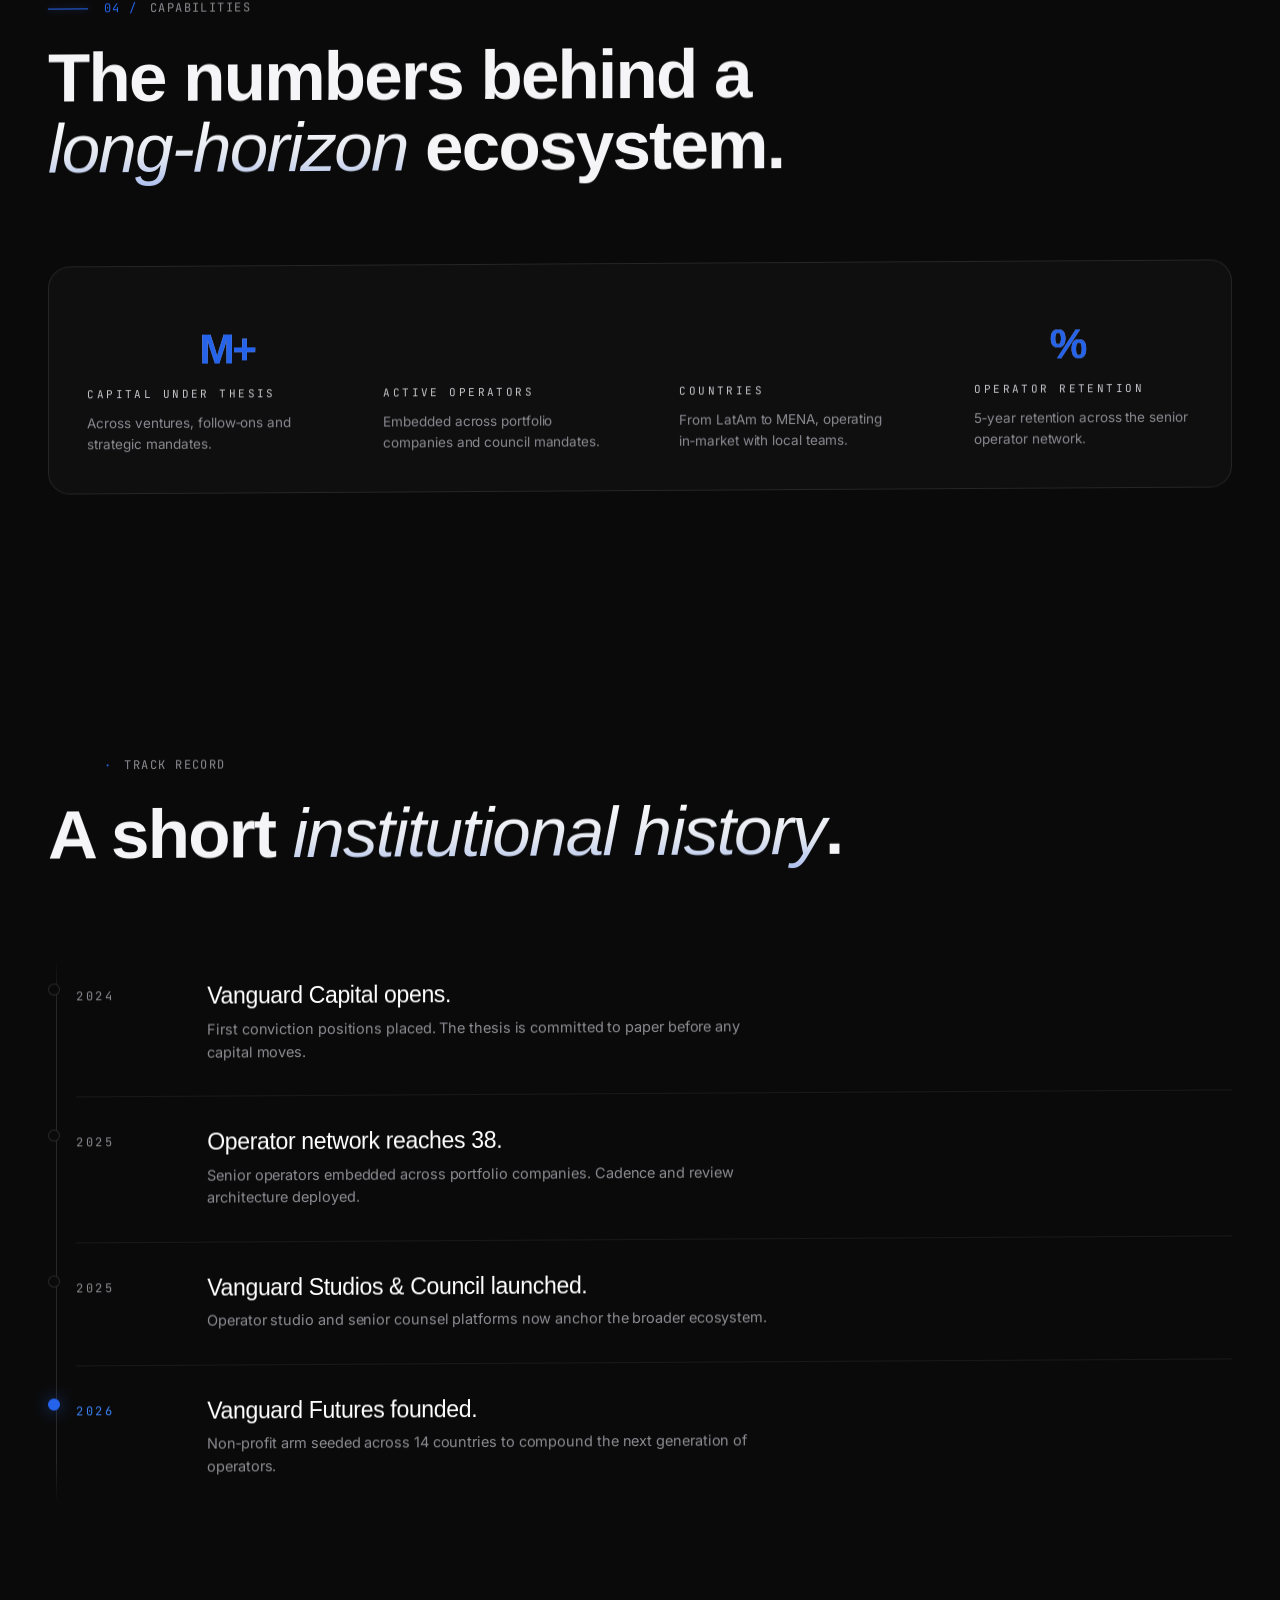
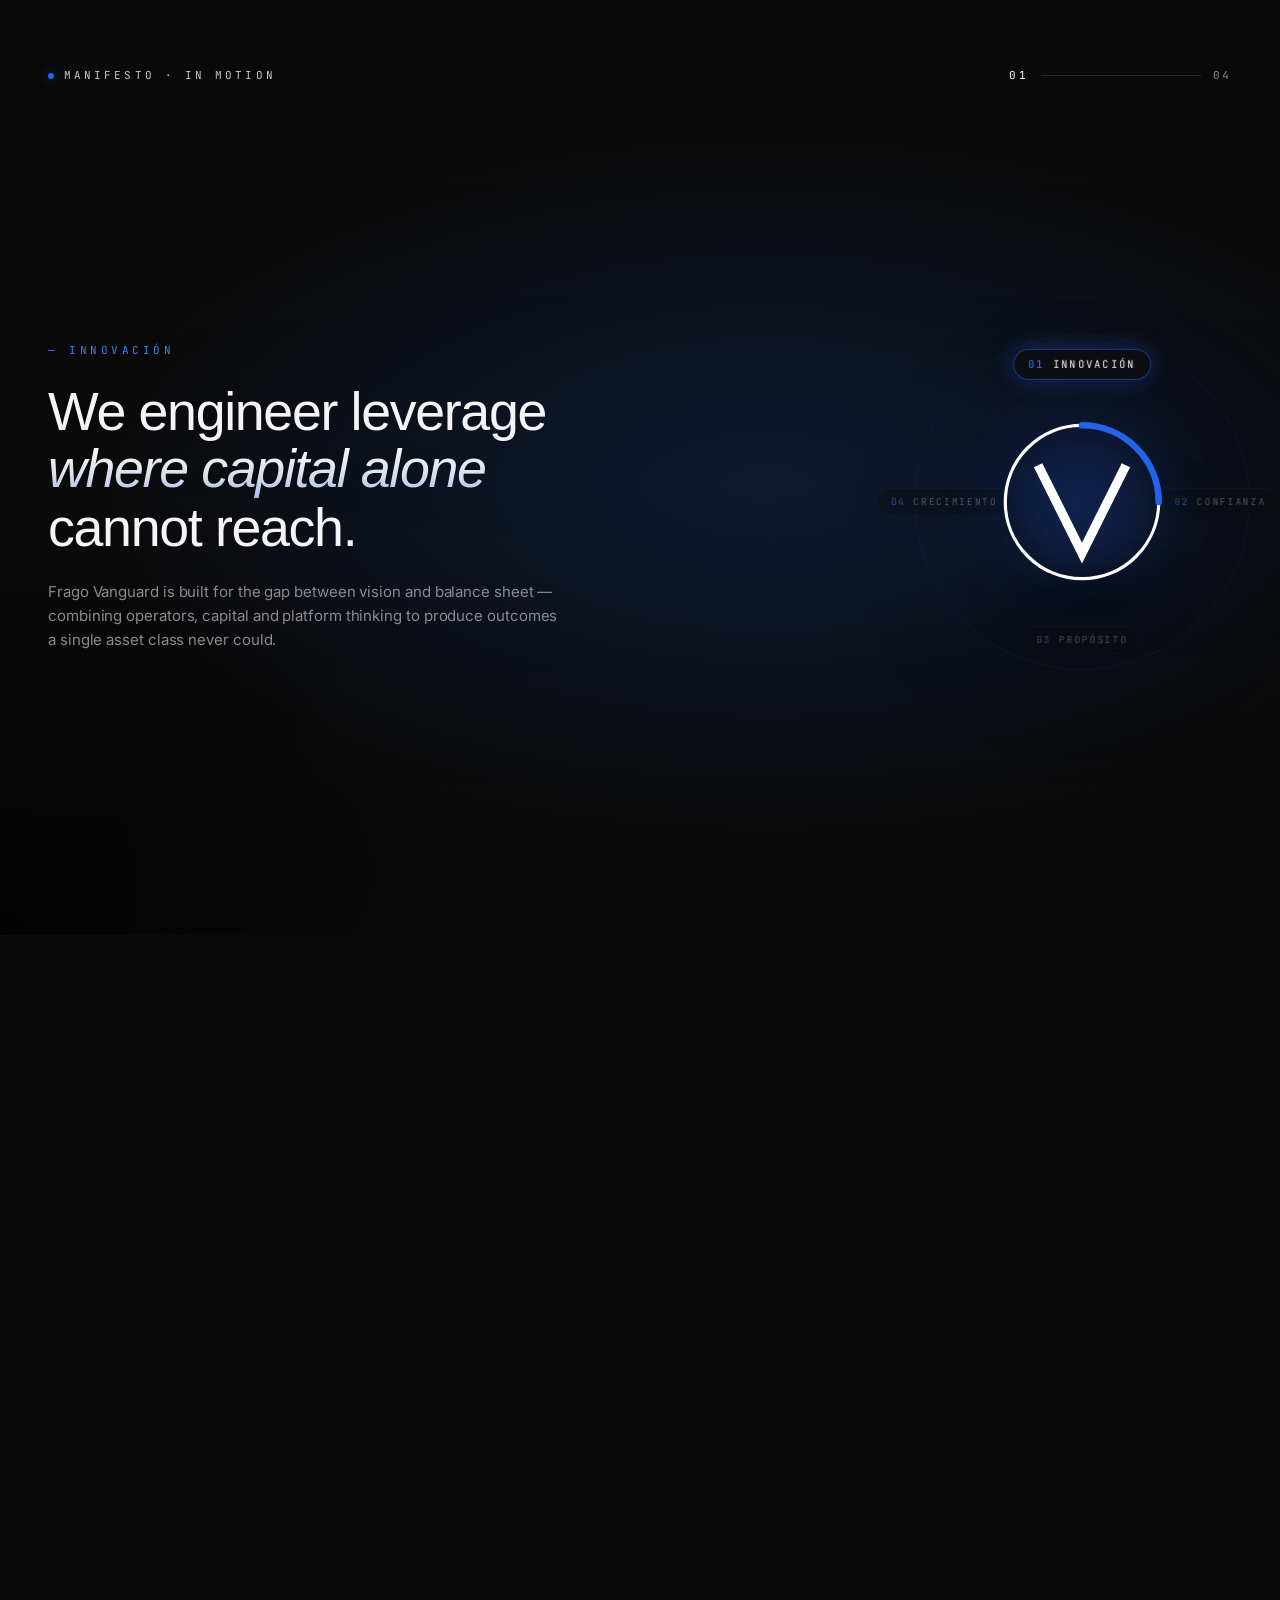
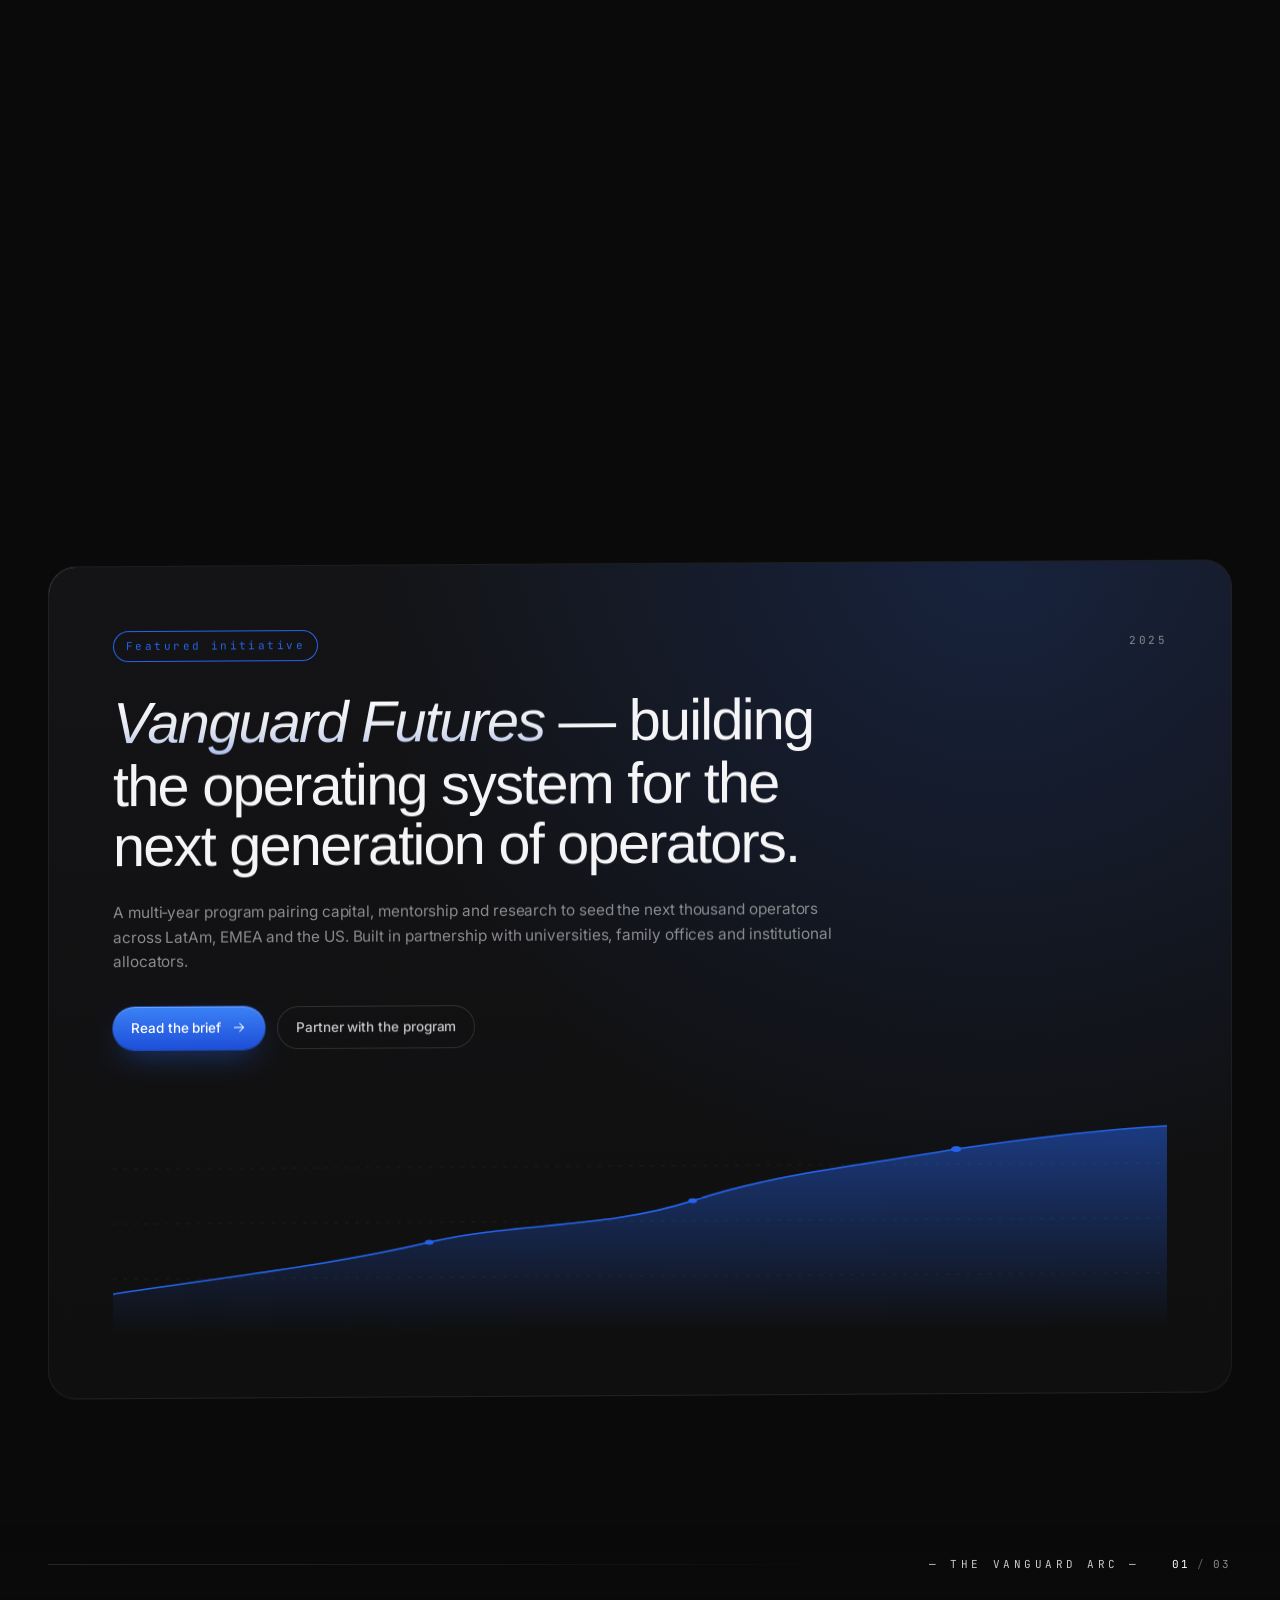
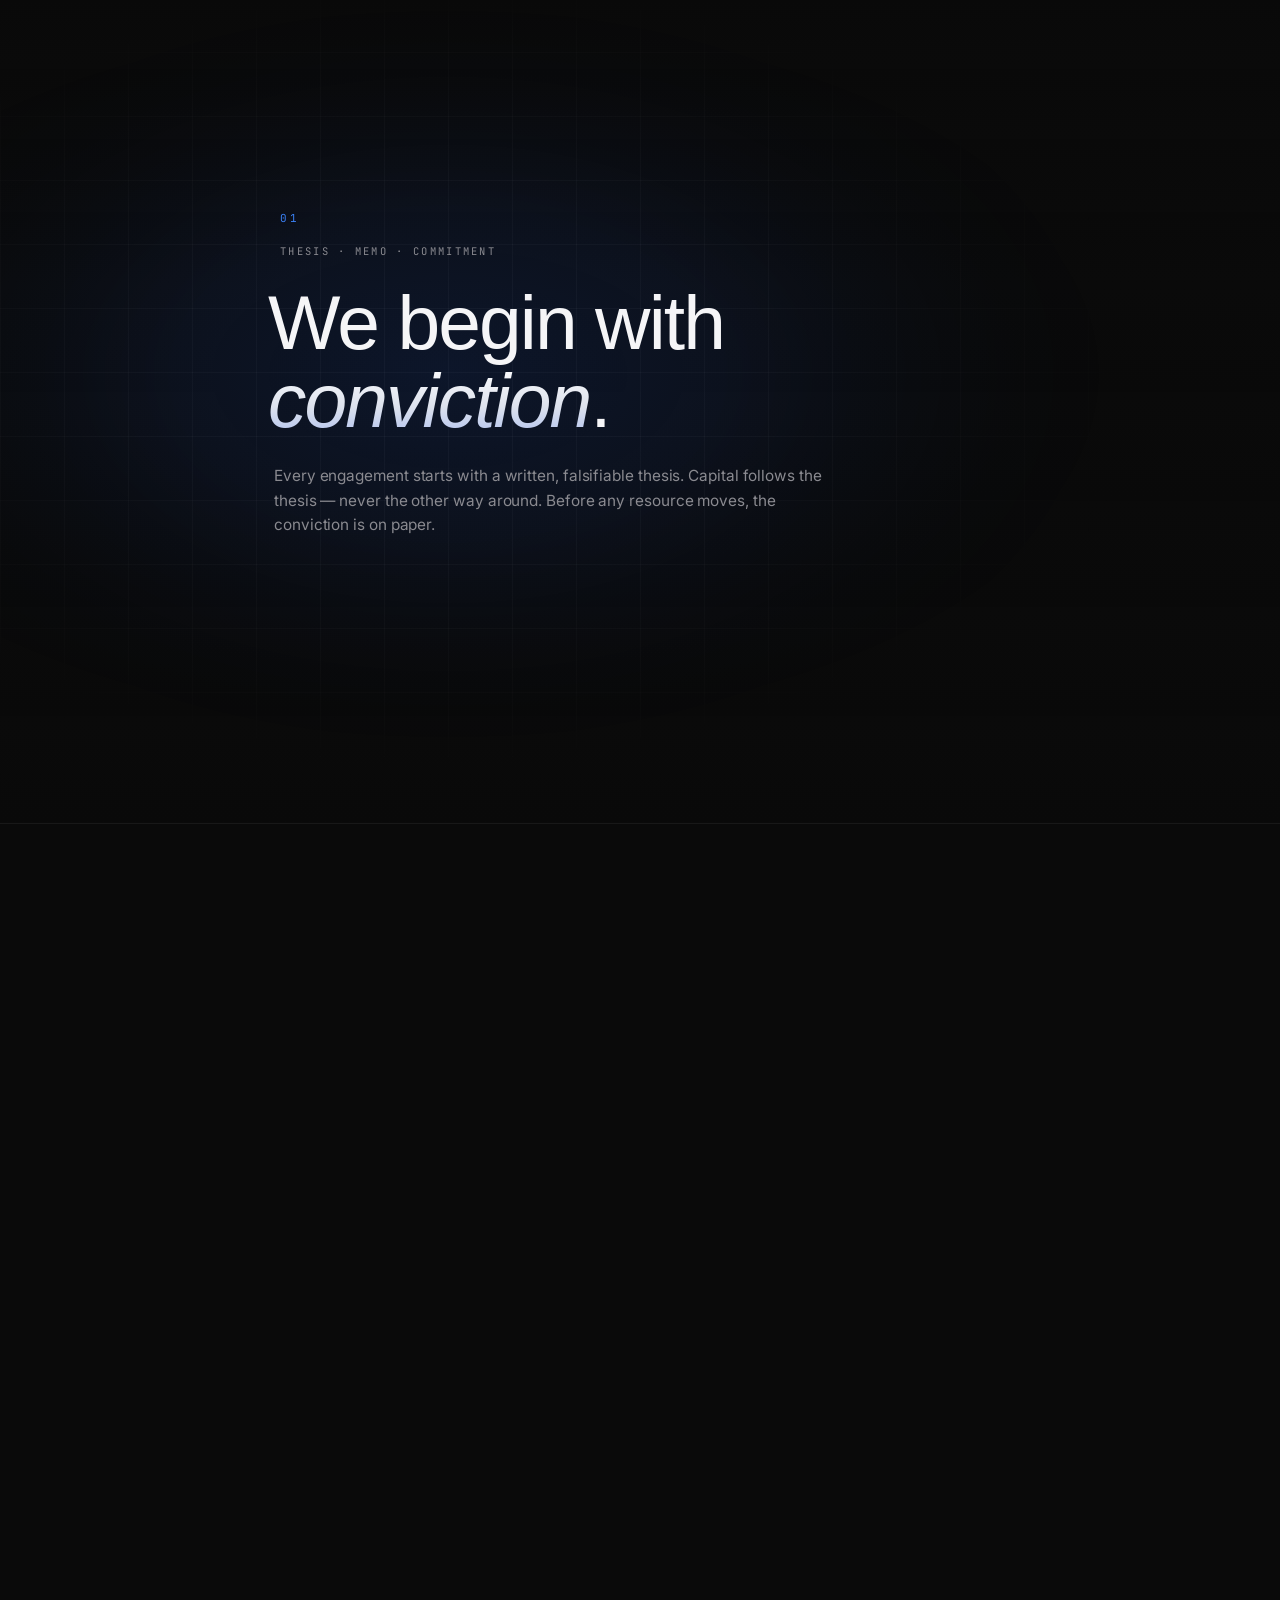
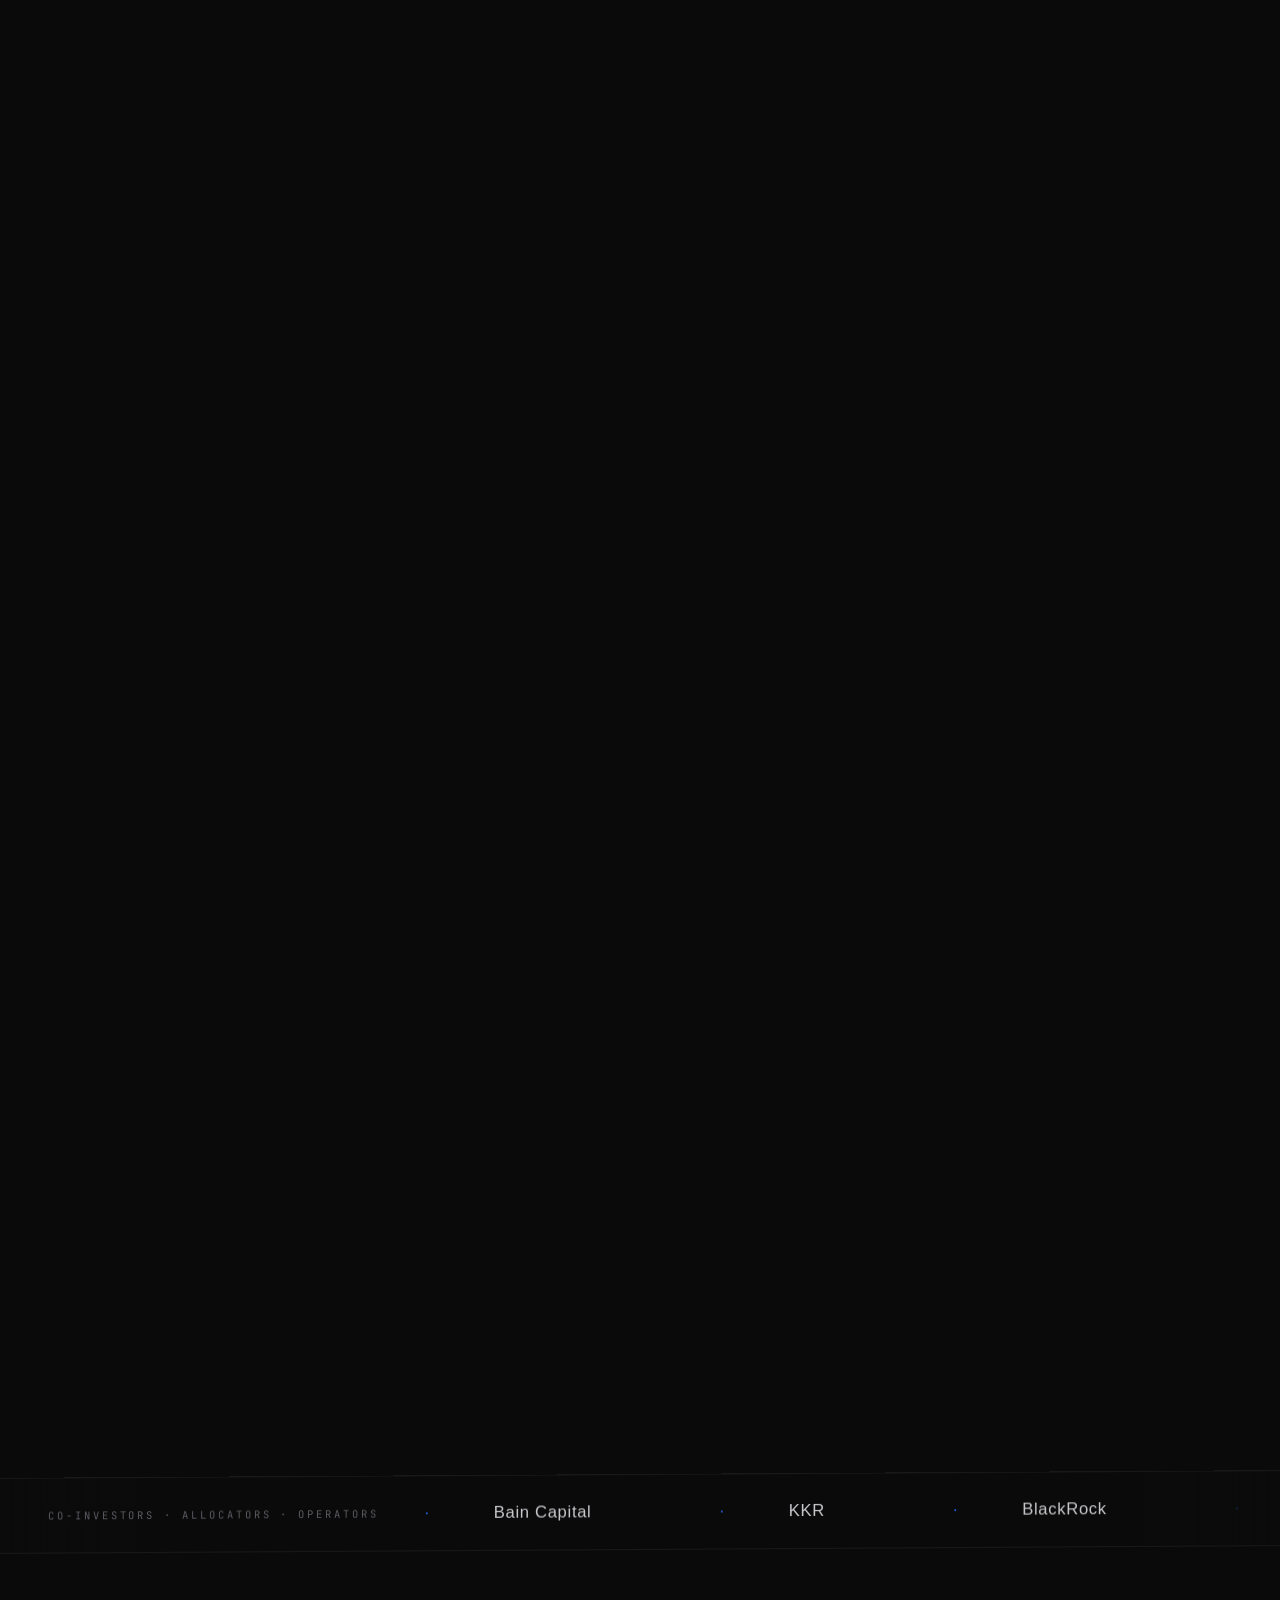
==== commit f27c5d5c: "Add outbound links to Nexus, Momentum and FFG service cards Co-Authored-By: Claude Sonnet 4.6 <norep" ====
--- a/index.html
+++ b/index.html
@@ -117,7 +117,9 @@
           <!-- NEXUS INTELLIGENCE — HEX CORE (neon green) -->
           <a
             class="explore__card"
-            href="#"
+            href="https://frago-nexus-intelligence-9bzbwhimq-frago10s-projects.vercel.app/"
+            target="_blank"
+            rel="noopener"
             data-explore-card="nexus"
             style="--brand-c: #A6FF00; --brand-c-soft: #c4ff4d; --brand-c-glow: rgba(166, 255, 0, 0.42);"
           >
@@ -175,7 +177,9 @@
           <!-- MOMENTUM MEDIA — Sharp Chevron (magenta) -->
           <a
             class="explore__card"
-            href="#"
+            href="https://frago-digital-momentum.vercel.app/"
+            target="_blank"
+            rel="noopener"
             data-explore-card="momentum"
             style="--brand-c: #ff2d8d; --brand-c-soft: #ff7ab8; --brand-c-glow: rgba(255, 45, 141, 0.45);"
           >
@@ -216,7 +220,9 @@
           <!-- FRAGO FOOTBALL GROUP — Shield mark (gold) -->
           <a
             class="explore__card"
-            href="#"
+            href="https://frago10.github.io/FFG-Scouting/"
+            target="_blank"
+            rel="noopener"
             data-explore-card="ffg"
             style="--brand-c: #d4af37; --brand-c-soft: #f0c862; --brand-c-glow: rgba(212, 175, 55, 0.45);"
           >
--- a/styles/main.css
+++ b/styles/main.css
@@ -1655,13 +1655,20 @@
 /* CRITICAL: background-clip:text only clips DIRECT text content.
    After char-split, the <em> contains spans, not text — so we must
    apply the gradient at the .char level. Vertical-only gradient stays
-   visually continuous across the word. */
+   visually continuous across the word.
+
+   IMPORTANT: padding-right + negative margin extends the background
+   paint area to the RIGHT so the italic slant has gradient to clip
+   against — without this, the italic overhang has no gradient and
+   appears invisible/transparent (= "tc grcw" instead of "to grow"). */
 .hero__title em .char {
   background: linear-gradient(180deg, #ffffff 0%, #dde2ed 55%, #8aa6f0 125%);
   -webkit-background-clip: text;
   background-clip: text;
   color: transparent;
   -webkit-text-fill-color: transparent;
+  padding: 0 0.35em 0 0;
+  margin: 0 -0.35em 0 0;
 }
 /* Fallback when JS hasn't run yet (no chars yet) — keep the em readable */
 .hero__title em:not(:has(.char)) {
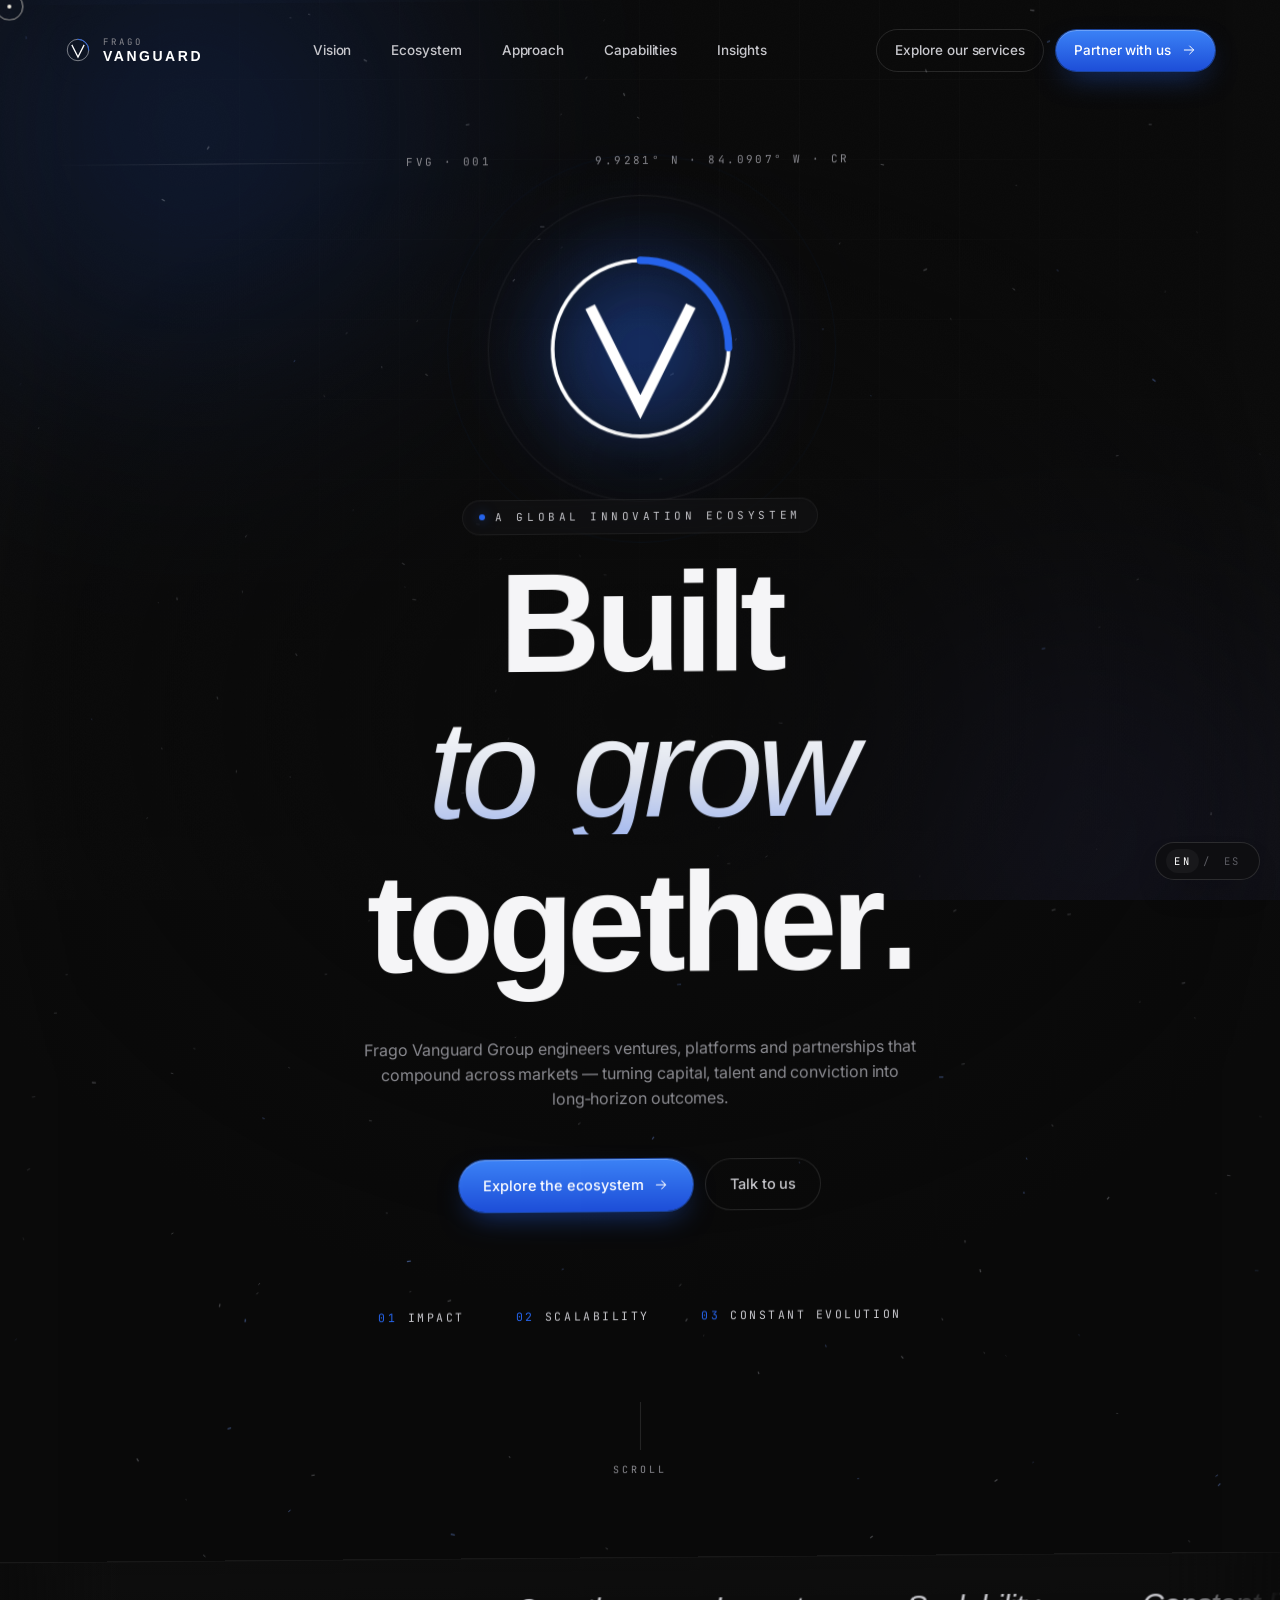
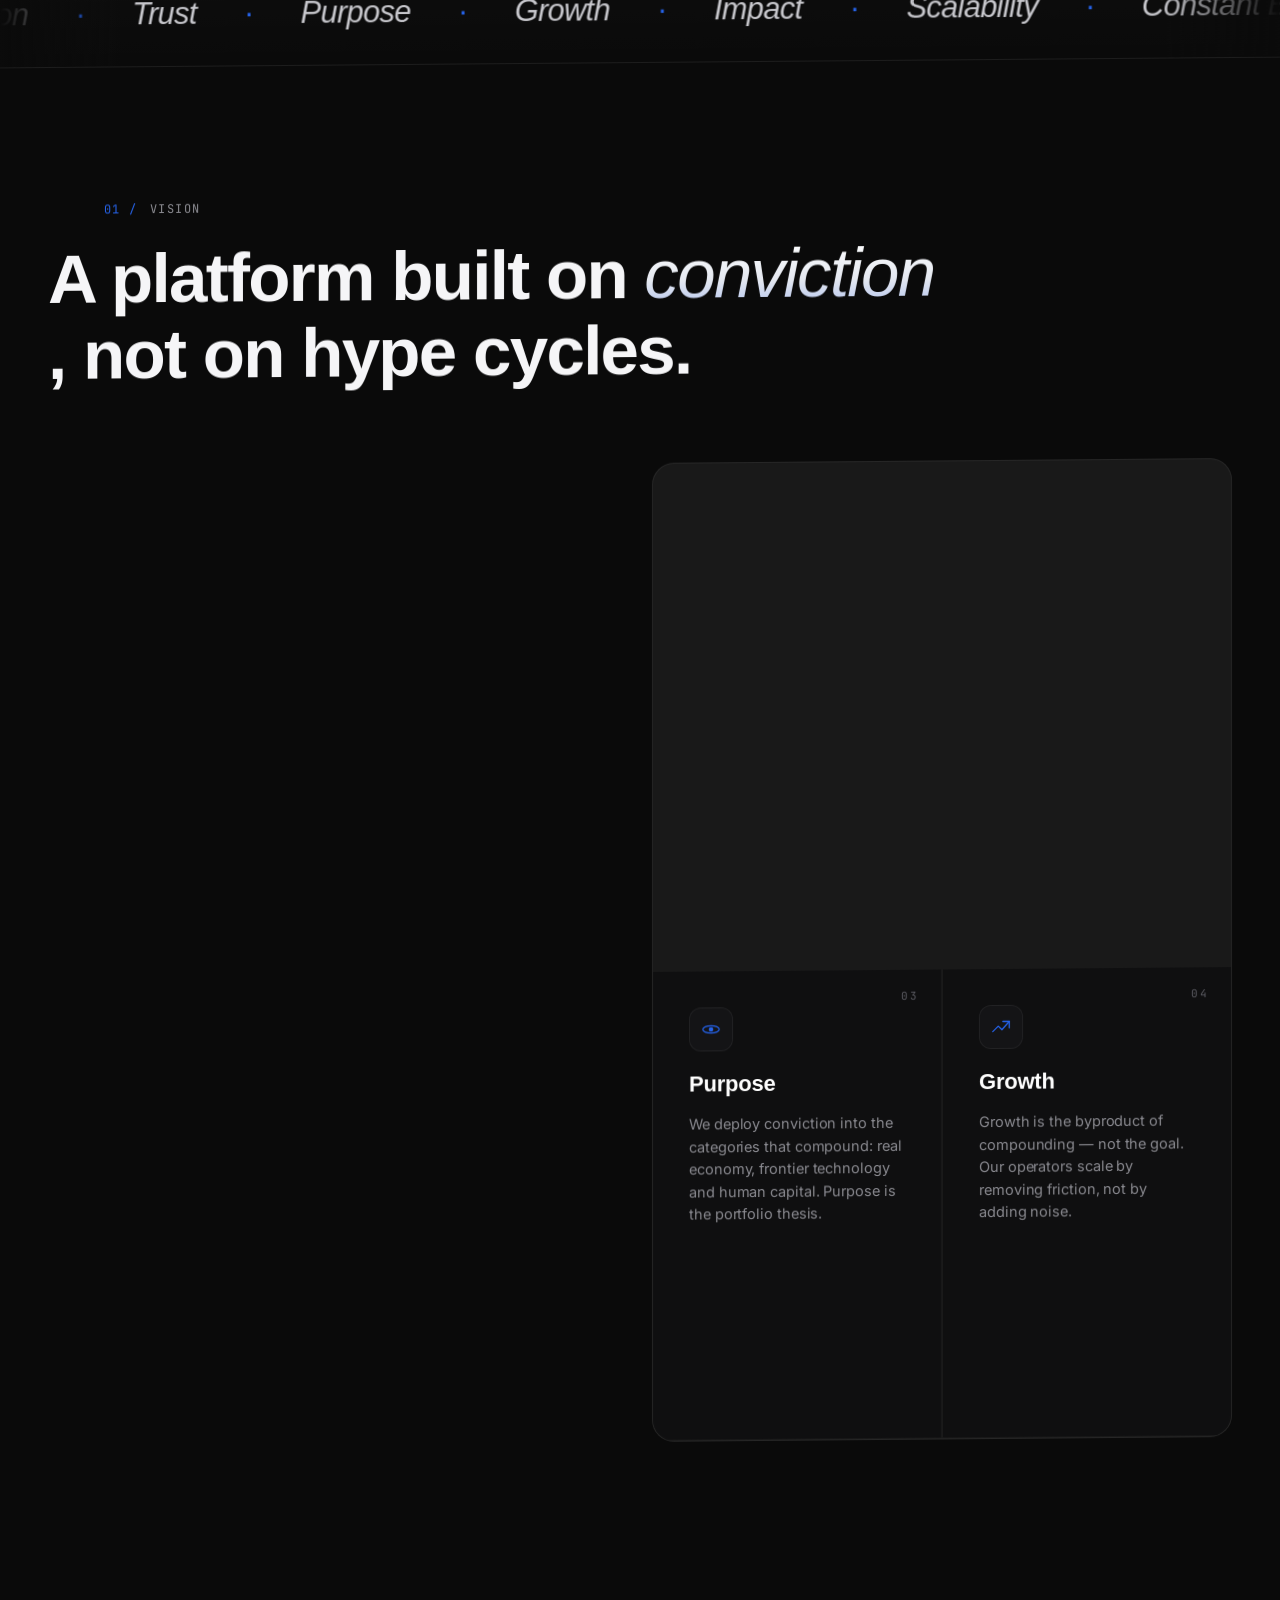
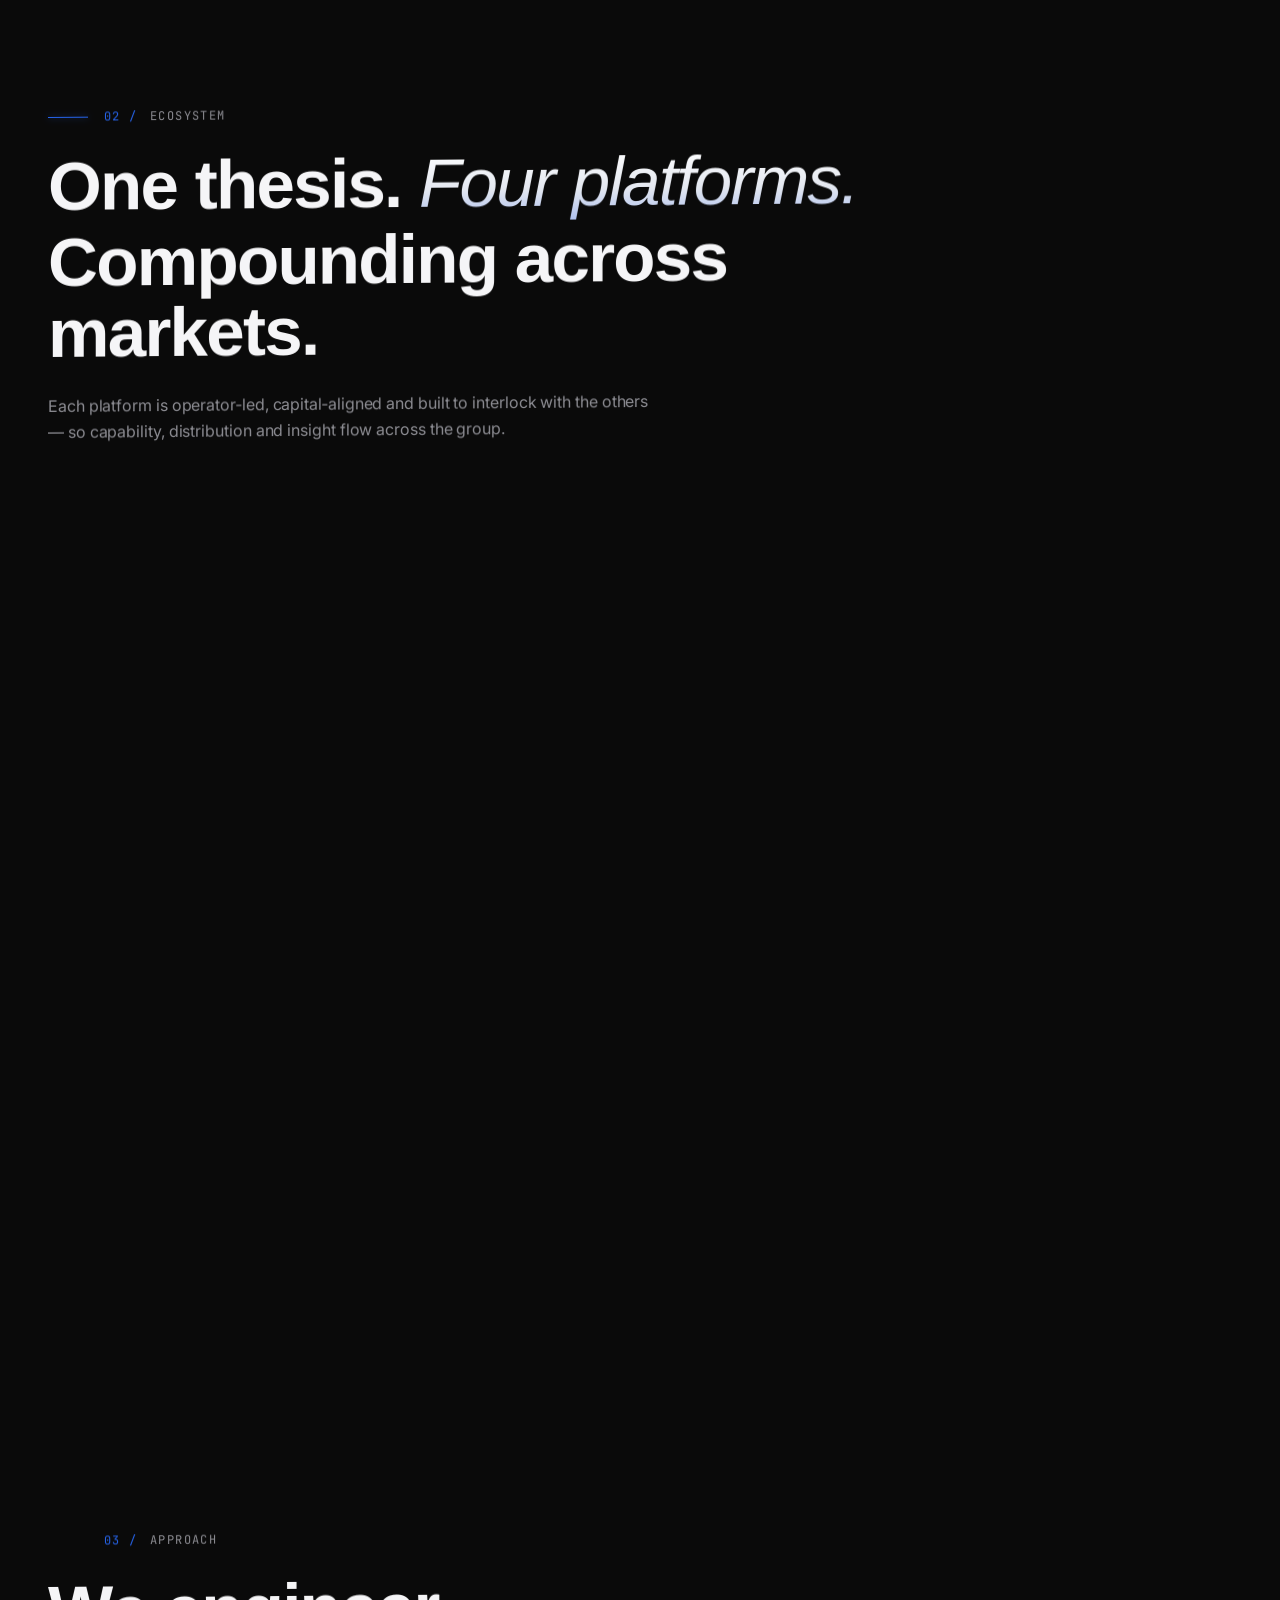
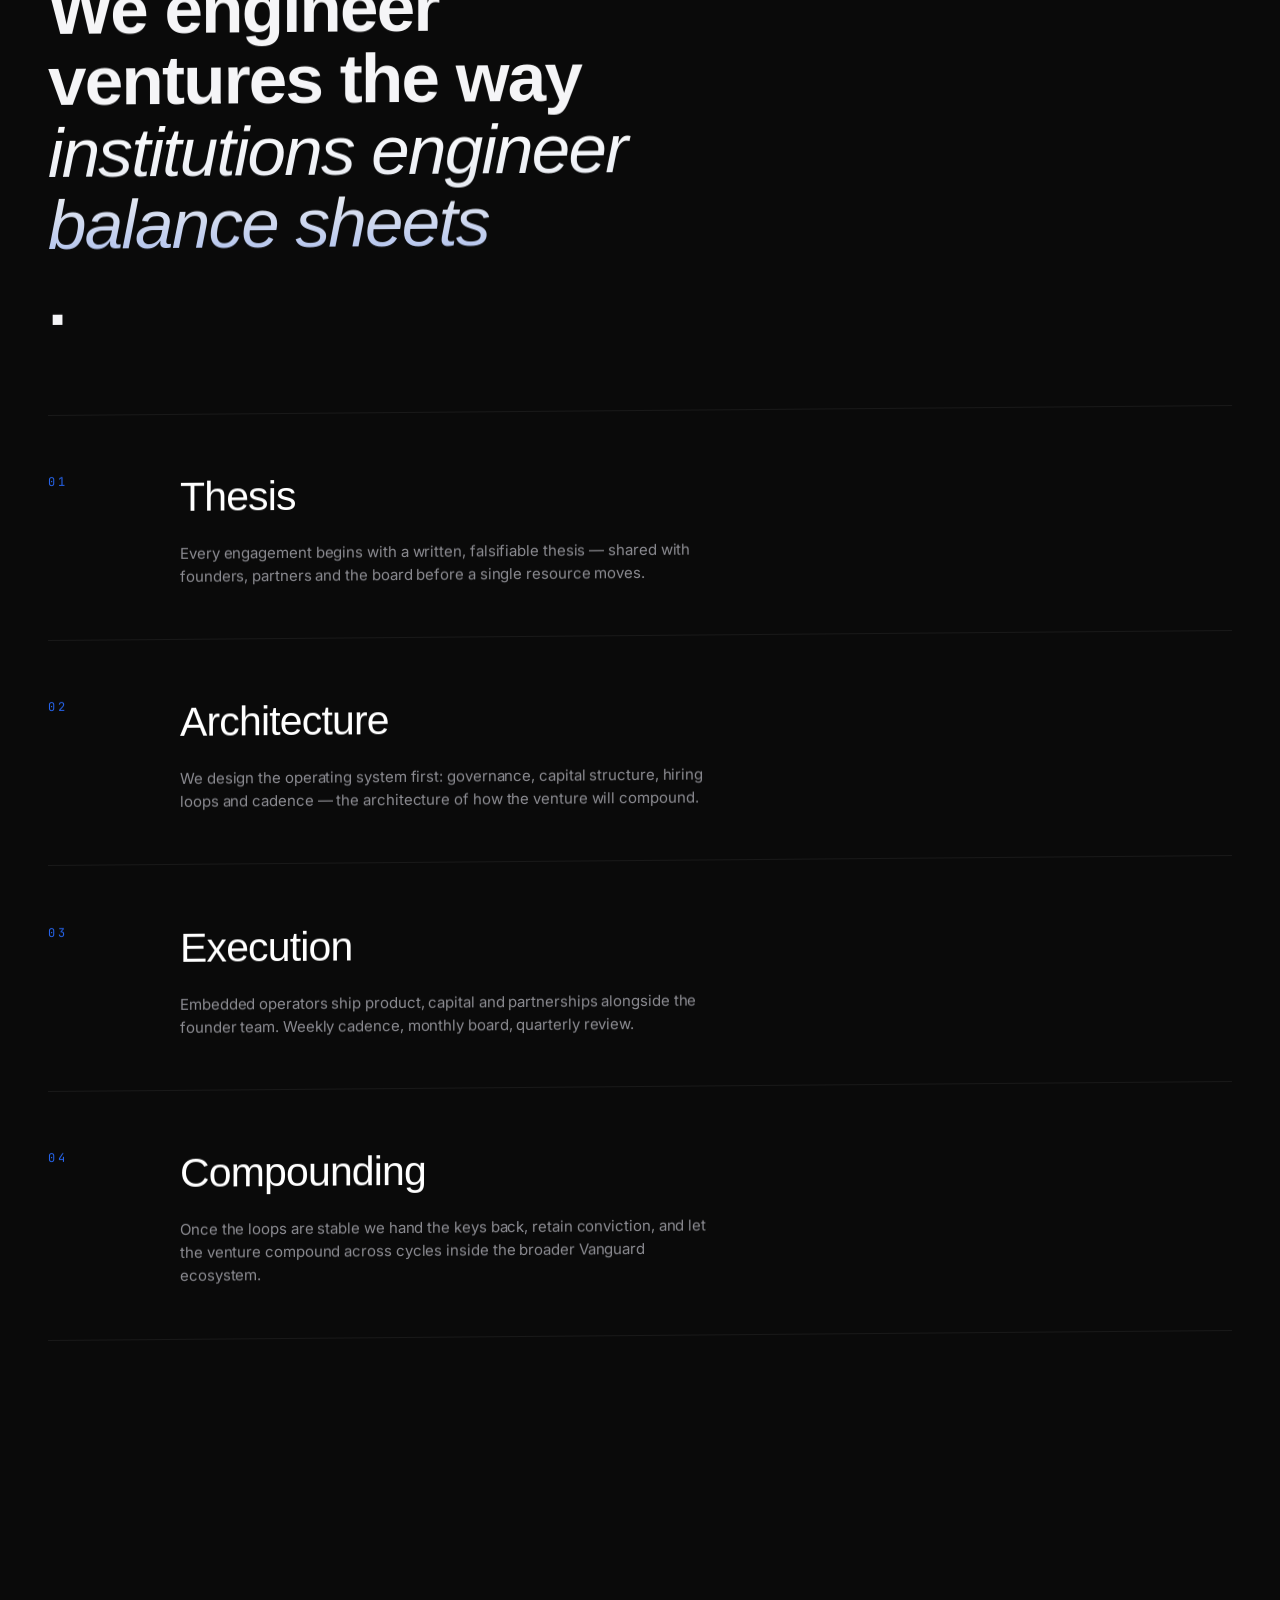
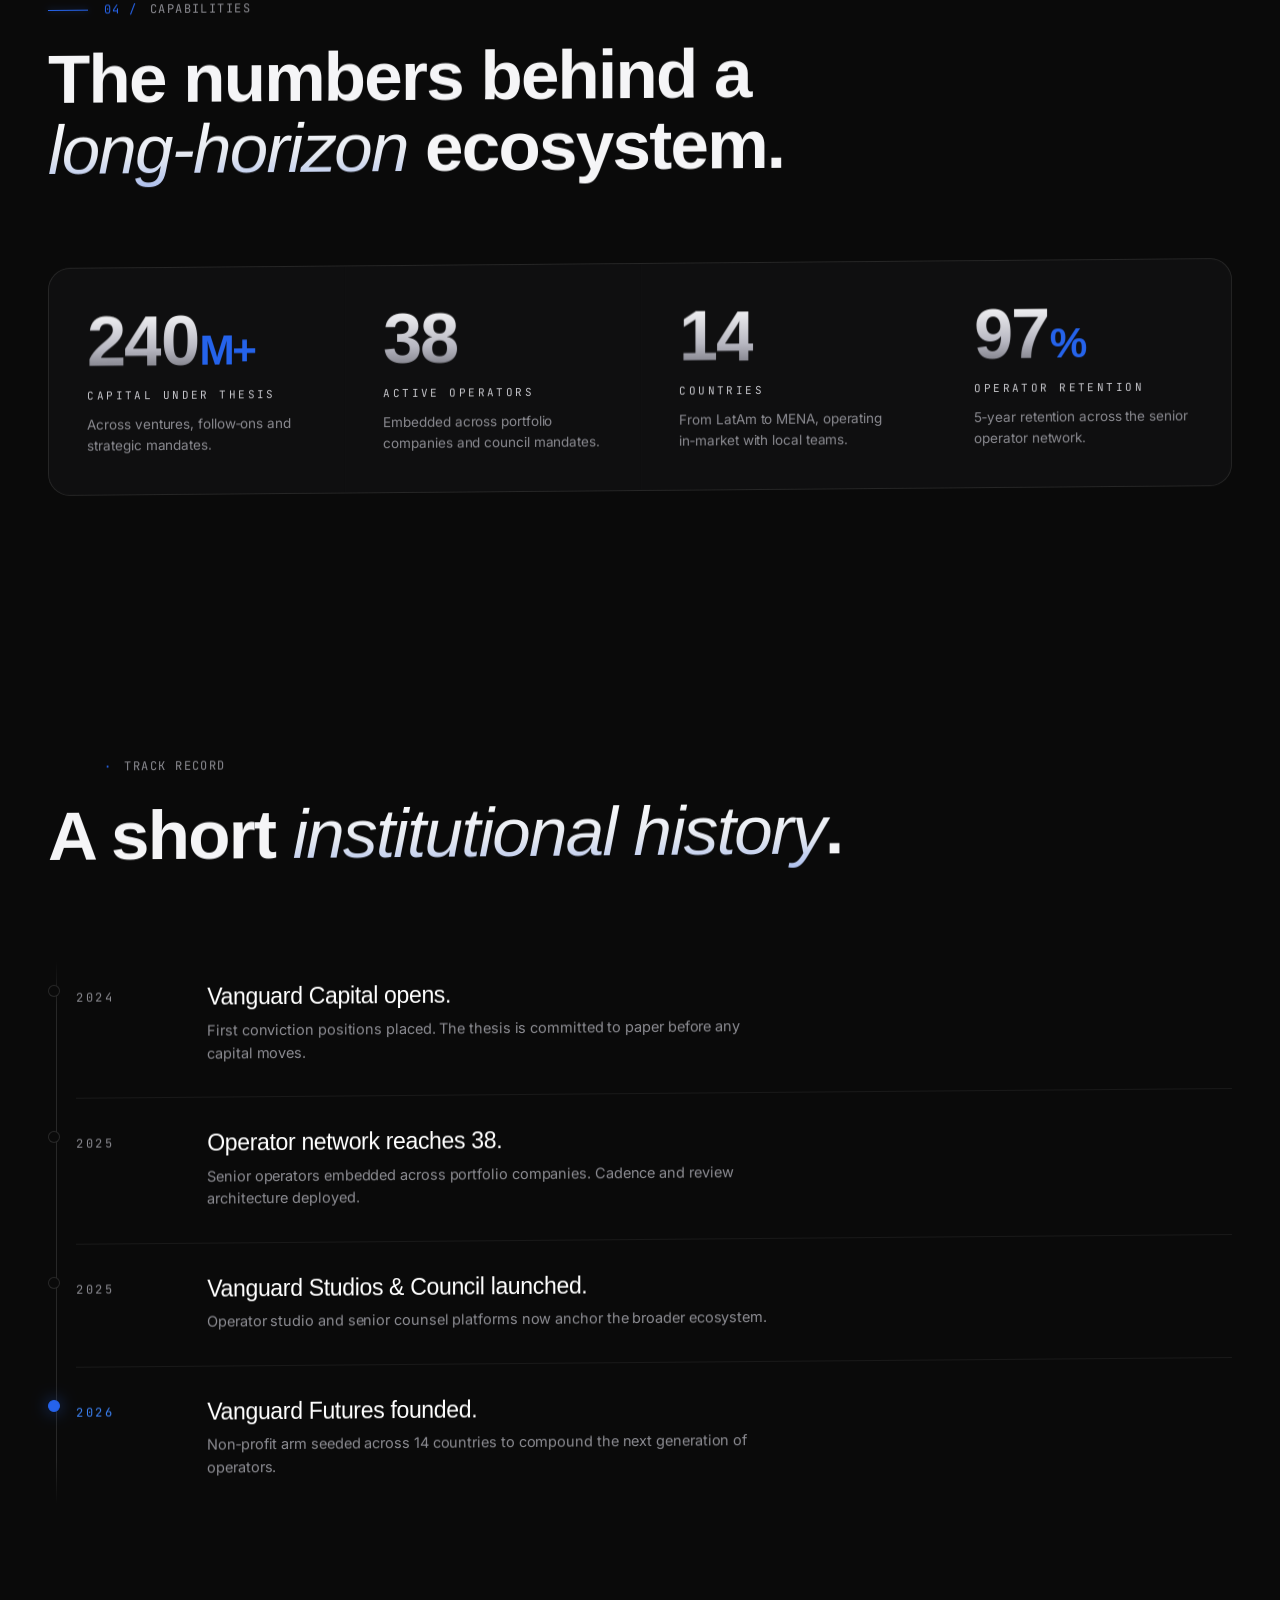
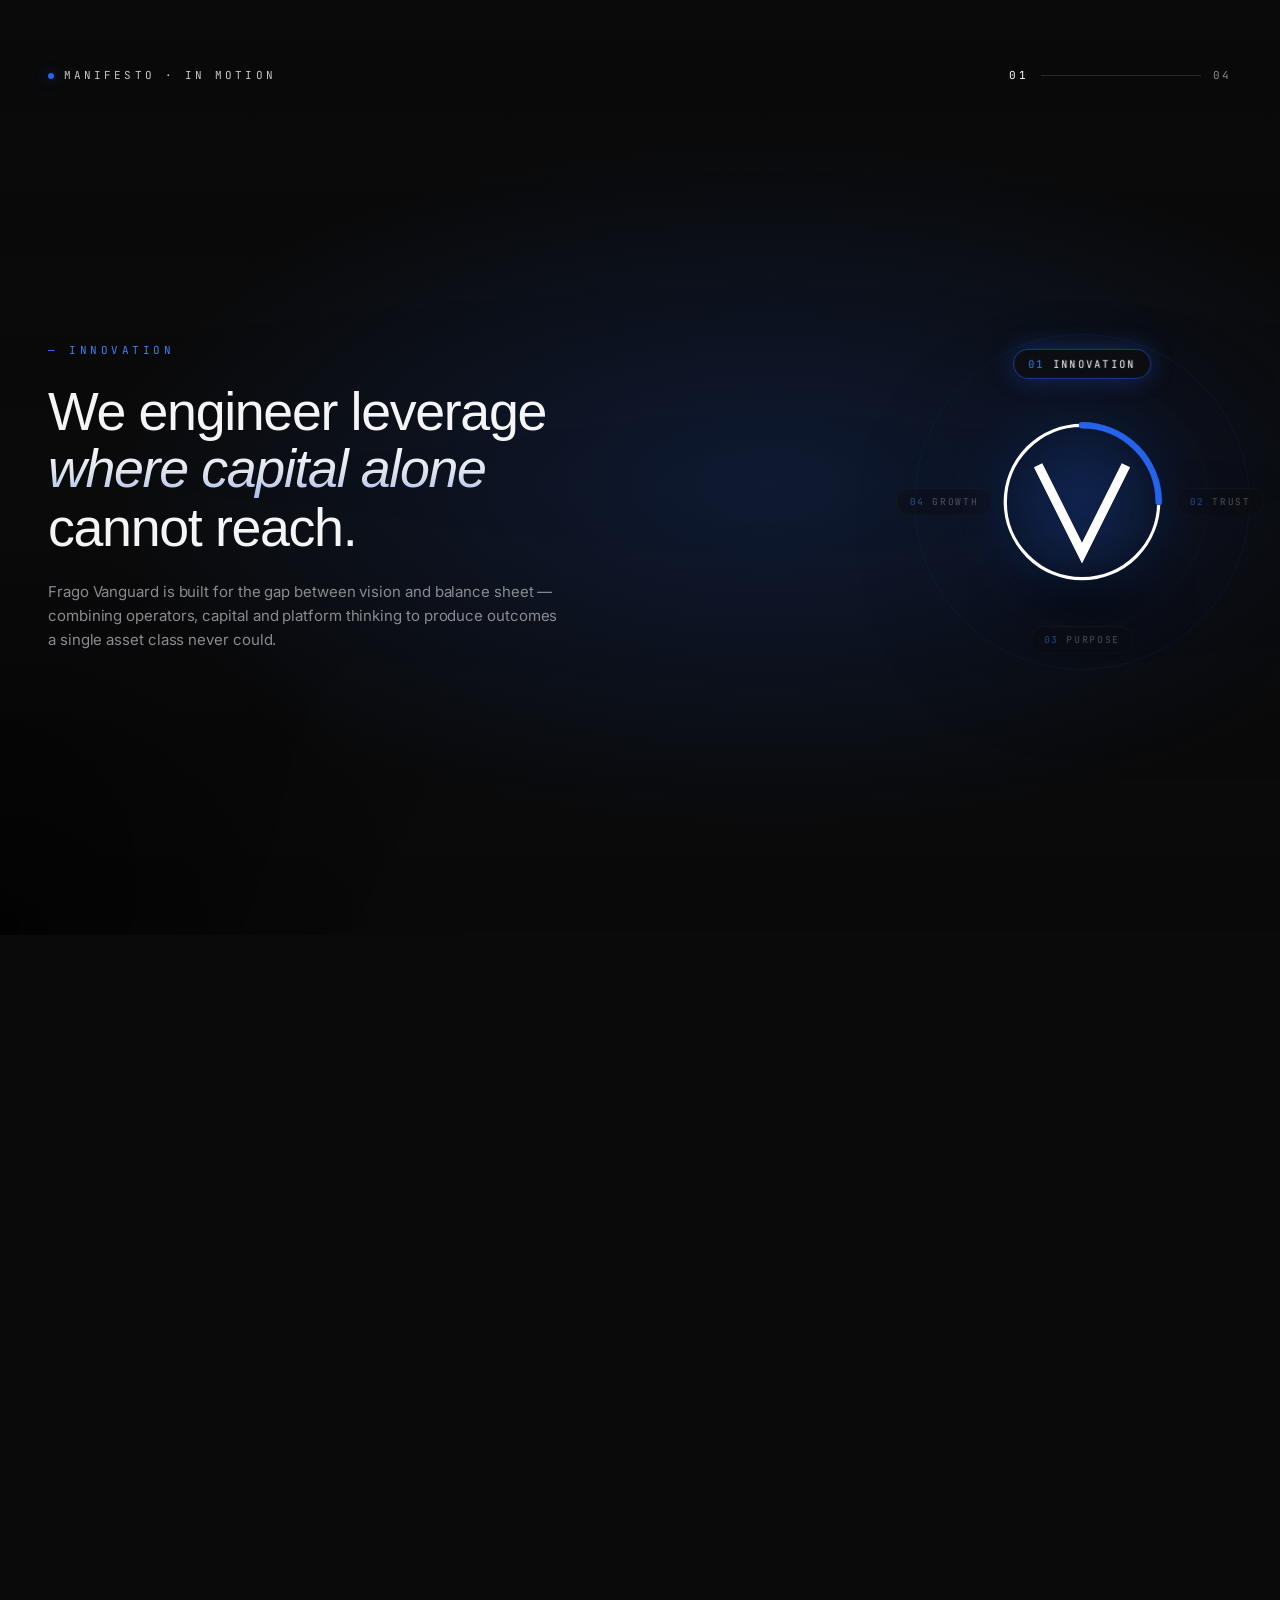
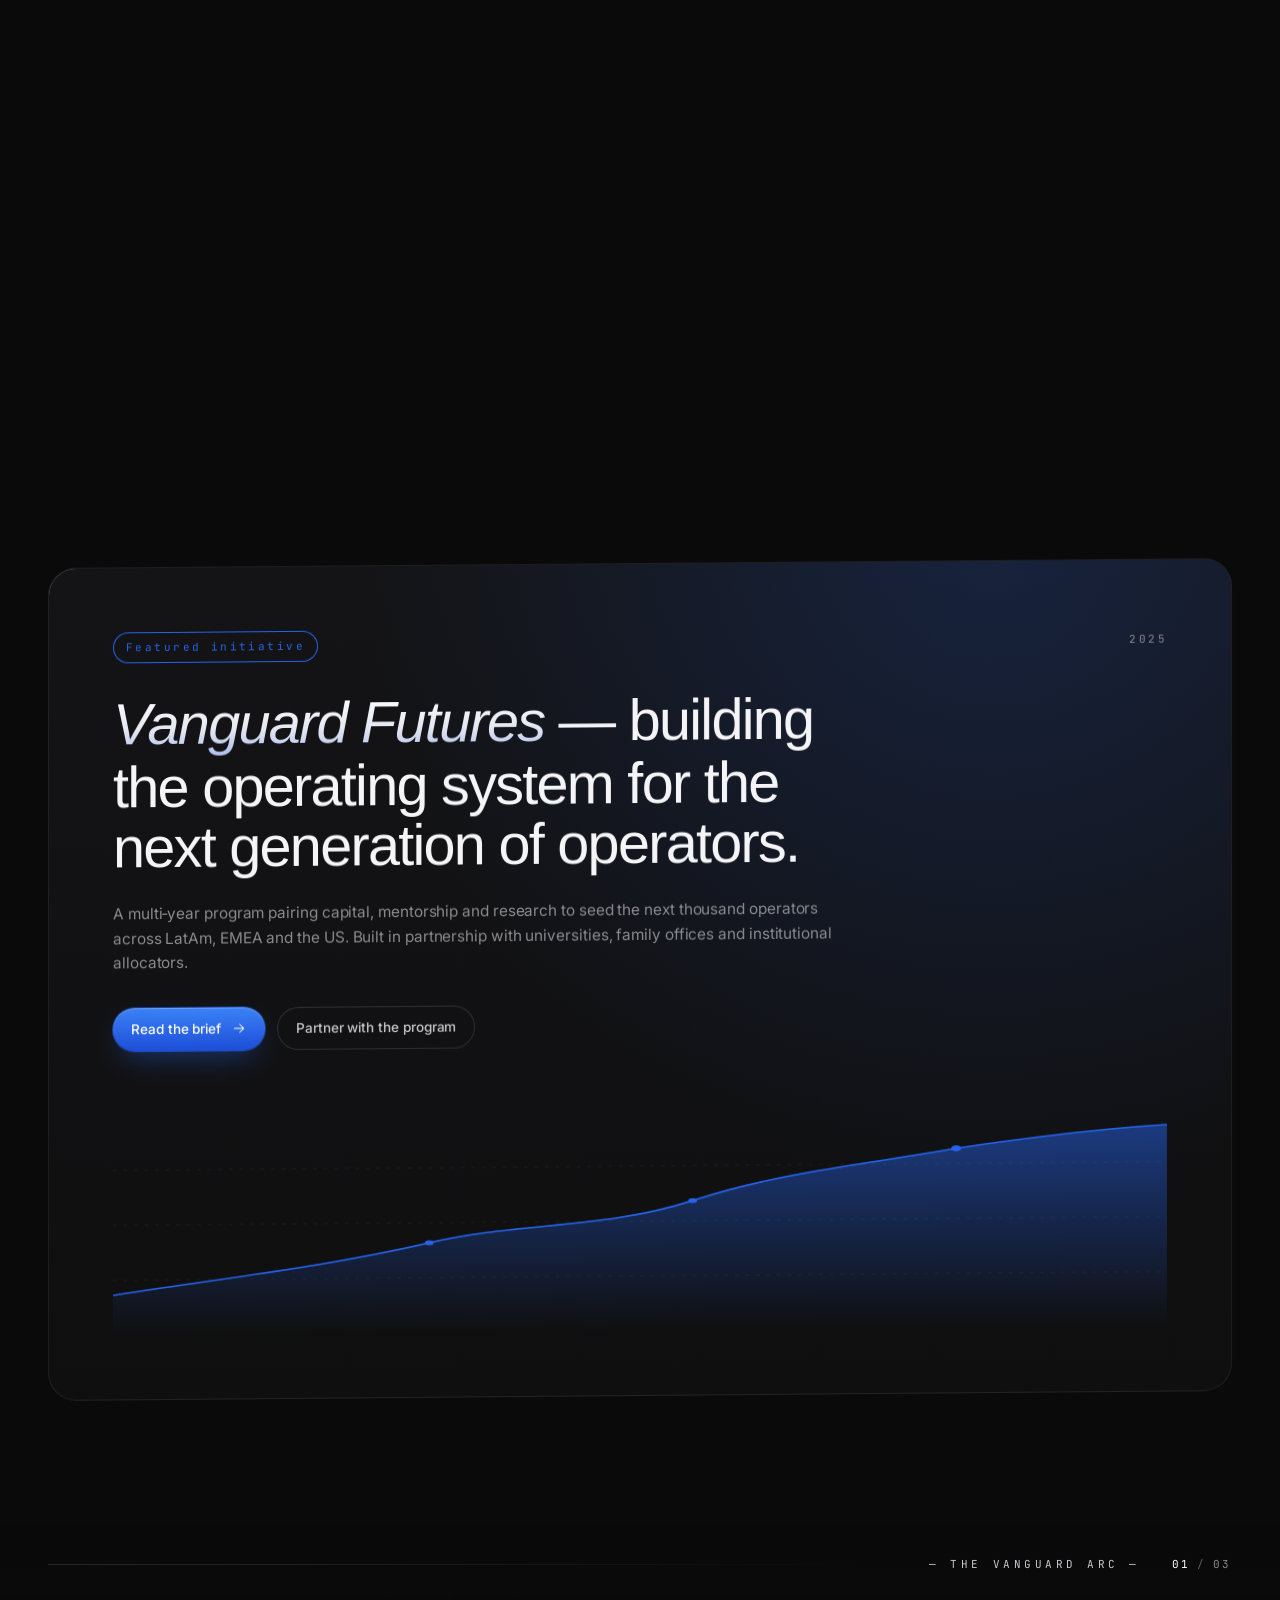
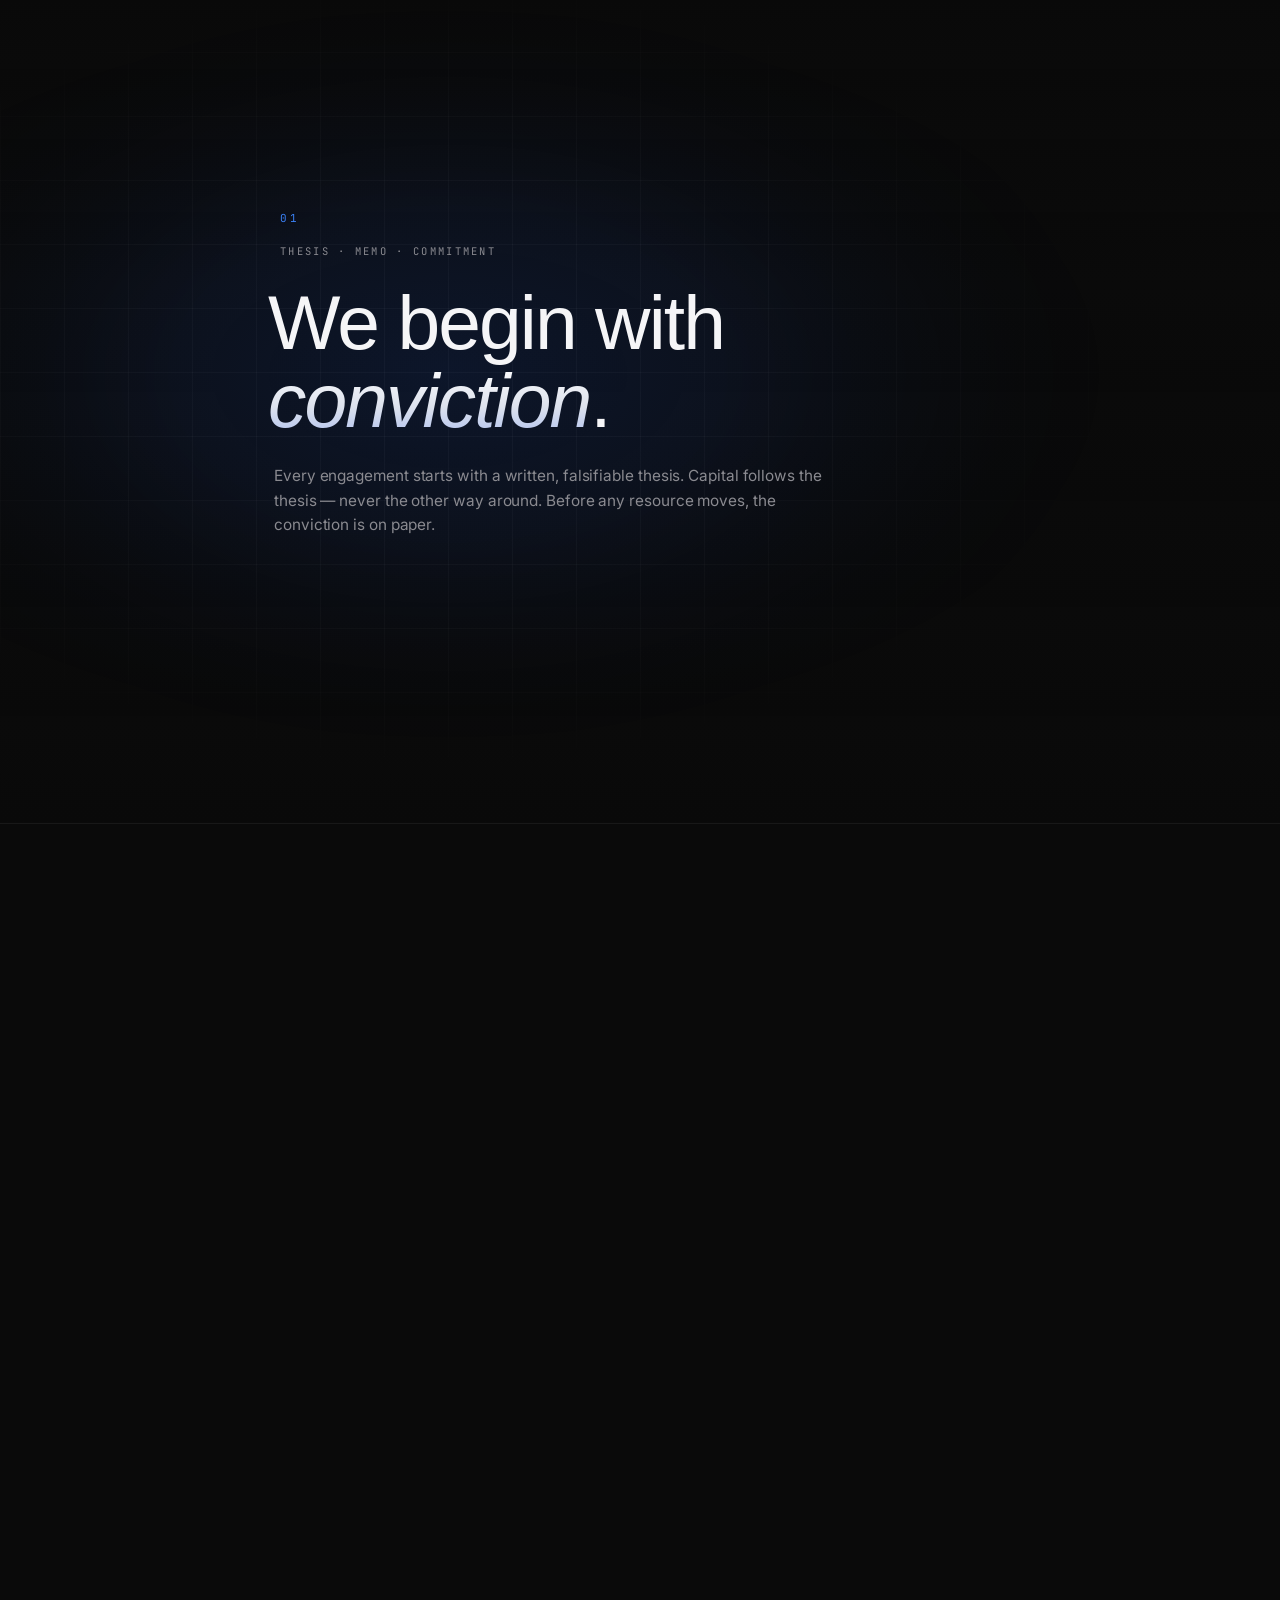
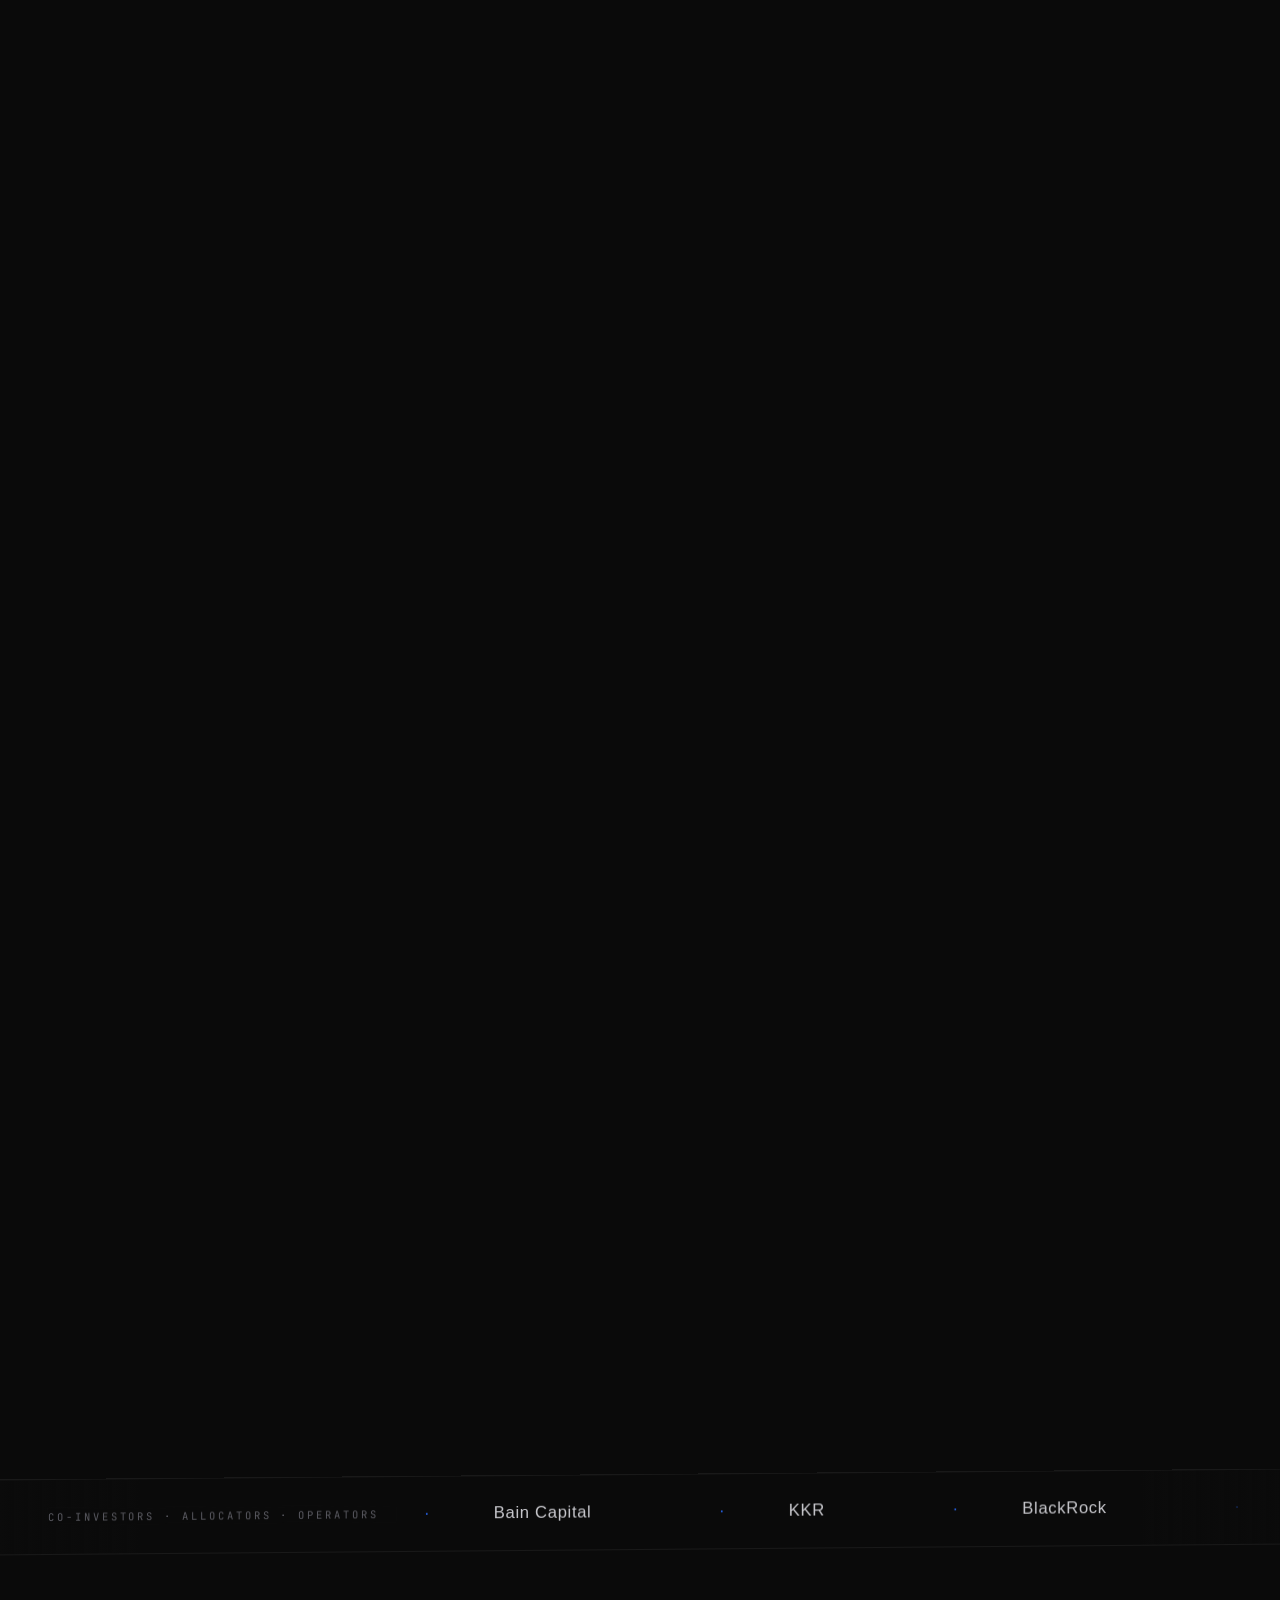
==== commit 87957e62: "Fix EN/ES i18n bugs: hardcoded Spanish, hero gap, dial truncation, stat numbers Root cause: bootCrit" ====
--- a/index.html
+++ b/index.html
@@ -443,7 +443,7 @@
 
         <div class="nav__actions">
           <button class="btn btn--ghost" type="button" data-explore-trigger>
-            <span class="btn__label" data-i18n="nav.explore">Explora nuestros servicios</span>
+            <span class="btn__label" data-i18n="nav.explore">Explore our services</span>
           </button>
           <a class="btn btn--primary" href="#contact" data-magnetic>
             <span>
@@ -509,9 +509,9 @@
           </div>
 
           <ul class="hero__pillars" data-reveal>
-            <li><span class="hero__pillars-num">01</span> Impacto</li>
-            <li><span class="hero__pillars-num">02</span> Escalabilidad</li>
-            <li><span class="hero__pillars-num">03</span> Evolución constante</li>
+            <li><span class="hero__pillars-num">01</span> <span data-i18n="hero.pillar1">Impact</span></li>
+            <li><span class="hero__pillars-num">02</span> <span data-i18n="hero.pillar2">Scalability</span></li>
+            <li><span class="hero__pillars-num">03</span> <span data-i18n="hero.pillar3">Constant evolution</span></li>
           </ul>
         </div>
 
@@ -524,20 +524,20 @@
       <!-- ─────────────  MARQUEE  ───────────── -->
       <section class="marquee" aria-hidden="true">
         <div class="marquee__track">
-          <span>Innovación</span><span>·</span>
-          <span>Confianza</span><span>·</span>
-          <span>Propósito</span><span>·</span>
-          <span>Crecimiento</span><span>·</span>
-          <span>Impacto</span><span>·</span>
-          <span>Escalabilidad</span><span>·</span>
-          <span>Evolución constante</span><span>·</span>
-          <span>Innovación</span><span>·</span>
-          <span>Confianza</span><span>·</span>
-          <span>Propósito</span><span>·</span>
-          <span>Crecimiento</span><span>·</span>
-          <span>Impacto</span><span>·</span>
-          <span>Escalabilidad</span><span>·</span>
-          <span>Evolución constante</span><span>·</span>
+          <span data-i18n="marquee.w1">Innovation</span><span>·</span>
+          <span data-i18n="marquee.w2">Trust</span><span>·</span>
+          <span data-i18n="marquee.w3">Purpose</span><span>·</span>
+          <span data-i18n="marquee.w4">Growth</span><span>·</span>
+          <span data-i18n="marquee.w5">Impact</span><span>·</span>
+          <span data-i18n="marquee.w6">Scalability</span><span>·</span>
+          <span data-i18n="marquee.w7">Constant Evolution</span><span>·</span>
+          <span data-i18n="marquee.w1">Innovation</span><span>·</span>
+          <span data-i18n="marquee.w2">Trust</span><span>·</span>
+          <span data-i18n="marquee.w3">Purpose</span><span>·</span>
+          <span data-i18n="marquee.w4">Growth</span><span>·</span>
+          <span data-i18n="marquee.w5">Impact</span><span>·</span>
+          <span data-i18n="marquee.w6">Scalability</span><span>·</span>
+          <span data-i18n="marquee.w7">Constant Evolution</span><span>·</span>
         </div>
       </section>
 
@@ -576,7 +576,7 @@
           <ul class="pillars">
             <li class="pillar" data-pillar tabindex="0">
               <div class="pillar__icon"><svg viewBox="0 0 24 24"><use href="#icon-spark" /></svg></div>
-              <h3>Innovación</h3>
+              <h3 data-i18n="vision.pillar1.h">Innovation</h3>
               <p class="pillar__lead" data-i18n="vision.pillar1.body">
                 We engineer leverage where conventional capital cannot reach —
                 pairing operators with platforms that change the unit economics
@@ -597,7 +597,7 @@
             </li>
             <li class="pillar" data-pillar tabindex="0">
               <div class="pillar__icon"><svg viewBox="0 0 24 24"><use href="#icon-shield" /></svg></div>
-              <h3>Confianza</h3>
+              <h3 data-i18n="vision.pillar2.h">Trust</h3>
               <p class="pillar__lead" data-i18n="vision.pillar2.body">
                 Trust is a structural decision. Governance, transparency and
                 relentless craft are encoded into how every Vanguard venture
@@ -618,7 +618,7 @@
             </li>
             <li class="pillar" data-pillar tabindex="0">
               <div class="pillar__icon"><svg viewBox="0 0 24 24"><use href="#icon-orbit" /></svg></div>
-              <h3>Propósito</h3>
+              <h3 data-i18n="vision.pillar3.h">Purpose</h3>
               <p class="pillar__lead" data-i18n="vision.pillar3.body">
                 We deploy conviction into the categories that compound: real
                 economy, frontier technology and human capital. Purpose is the
@@ -639,7 +639,7 @@
             </li>
             <li class="pillar" data-pillar tabindex="0">
               <div class="pillar__icon"><svg viewBox="0 0 24 24"><use href="#icon-trend" /></svg></div>
-              <h3>Crecimiento</h3>
+              <h3 data-i18n="vision.pillar4.h">Growth</h3>
               <p class="pillar__lead" data-i18n="vision.pillar4.body">
                 Growth is the byproduct of compounding — not the goal. Our
                 operators scale by removing friction, not by adding noise.
@@ -929,7 +929,7 @@
           <div class="pinned__inner">
             <div class="pinned__copy">
               <article class="pinned__stage is-active" data-pinned-stage="0">
-                <p class="pinned__stage-eyebrow">— INNOVACIÓN</p>
+                <p class="pinned__stage-eyebrow" data-i18n="man.stage1.eyebrow">— INNOVATION</p>
                 <h3 class="pinned__stage-title" data-i18n-html="man.stage1.h">
                   We engineer leverage <em>where capital alone</em> cannot reach.
                 </h3>
@@ -941,7 +941,7 @@
               </article>
 
               <article class="pinned__stage" data-pinned-stage="1">
-                <p class="pinned__stage-eyebrow">— CONFIANZA</p>
+                <p class="pinned__stage-eyebrow" data-i18n="man.stage2.eyebrow">— TRUST</p>
                 <h3 class="pinned__stage-title" data-i18n-html="man.stage2.h">
                   Governance and craft, <em>not personality</em>, hold the
                   institution together.
@@ -954,7 +954,7 @@
               </article>
 
               <article class="pinned__stage" data-pinned-stage="2">
-                <p class="pinned__stage-eyebrow">— PROPÓSITO</p>
+                <p class="pinned__stage-eyebrow" data-i18n="man.stage3.eyebrow">— PURPOSE</p>
                 <h3 class="pinned__stage-title" data-i18n-html="man.stage3.h">
                   Capital is deployed where <em>compounding is possible</em> —
                   never where attention is loudest.
@@ -967,9 +967,9 @@
               </article>
 
               <article class="pinned__stage" data-pinned-stage="3">
-                <p class="pinned__stage-eyebrow">— CRECIMIENTO</p>
+                <p class="pinned__stage-eyebrow" data-i18n="man.stage4.eyebrow">— GROWTH</p>
                 <h3 class="pinned__stage-title" data-i18n-html="man.stage4.h">
-                  Growth is the <em>proof</em>. Not the goal.
+                  Growth is the <em>proof.</em> Not the goal.
                 </h3>
                 <p class="pinned__stage-body" data-i18n="man.stage4.p">
                   When the architecture is right and the operators are right, the
@@ -988,10 +988,10 @@
               </div>
               <div class="pinned__mark-floor"></div>
               <ul class="pinned__mark-tags">
-                <li data-tag="0"><span>01</span>Innovación</li>
-                <li data-tag="1"><span>02</span>Confianza</li>
-                <li data-tag="2"><span>03</span>Propósito</li>
-                <li data-tag="3"><span>04</span>Crecimiento</li>
+                <li data-tag="0"><span class="pinned__mark-tags-num">01</span><span data-i18n="man.tag1">Innovation</span></li>
+                <li data-tag="1"><span class="pinned__mark-tags-num">02</span><span data-i18n="man.tag2">Trust</span></li>
+                <li data-tag="2"><span class="pinned__mark-tags-num">03</span><span data-i18n="man.tag3">Purpose</span></li>
+                <li data-tag="3"><span class="pinned__mark-tags-num">04</span><span data-i18n="man.tag4">Growth</span></li>
               </ul>
             </div>
           </div>
@@ -1205,15 +1205,15 @@
           <span class="lockup__chrome-rule"></span>
         </div>
 
-        <h2 class="lockup__display" aria-label="Impacto. Escalabilidad. Evolución constante.">
+        <h2 class="lockup__display" data-i18n-aria="lk.aria" aria-label="Impact. Scalability. Constant evolution.">
           <span class="lockup__line lockup__line--bold" data-lockup-line="0">
-            <span class="lockup__inner-text">IMPACTO</span>
+            <span class="lockup__inner-text" data-i18n="lk.word1">IMPACT</span>
           </span>
           <span class="lockup__line lockup__line--italic" data-lockup-line="1">
-            <span class="lockup__inner-text">escalabilidad</span>
+            <span class="lockup__inner-text" data-i18n="lk.word2">scalability</span>
           </span>
           <span class="lockup__line lockup__line--bold" data-lockup-line="2">
-            <span class="lockup__inner-text">EVOLUCIÓN</span>
+            <span class="lockup__inner-text" data-i18n="lk.word3">EVOLUTION</span>
           </span>
         </h2>
 
@@ -1320,7 +1320,7 @@
       </div>
 
       <div class="footer__bottom">
-        <p data-i18n="ft.bottom">© 2025 Frago Vanguard Group · Impacto · Escalabilidad · Evolución constante</p>
+        <p data-i18n="ft.bottom">© 2025 Frago Vanguard Group · Impact · Scalability · Constant evolution</p>
         <p class="footer__locale">CR · ES · EN</p>
       </div>
     </footer>
--- a/styles/main.css
+++ b/styles/main.css
@@ -1667,6 +1667,12 @@
   background-clip: text;
   color: transparent;
   -webkit-text-fill-color: transparent;
+}
+/* Letters only — .char--space must keep its plain 0.28em box. Adding the
+   italic-clip padding/margin to the space too made every following
+   letter's box start before the space's box even began, eating the
+   word-gap entirely (e.g. "to grow" rendered as "togrow"). */
+.hero__title em .char:not(.char--space) {
   padding: 0 0.35em 0 0;
   margin: 0 -0.35em 0 0;
 }
@@ -2461,11 +2467,22 @@
   font-size: clamp(48px, 5.5vw, 76px);
   line-height: 1;
   letter-spacing: -0.035em;
+  margin: 0;
+}
+/* background-clip:text only clips an element's OWN direct text. The
+   odometer JS rebuilds [data-count] into nested rail/slot spans, so the
+   digits live several levels deep — the gradient has to be applied at
+   that leaf level (same fix as .hero__title em .char) or the numbers
+   paint fully transparent and the cards look empty except for the
+   M+/% suffix. */
+.stat__num [data-count],
+.stat__num .odometer__rail > span,
+.stat__num .odometer__sep {
   background: var(--silver);
   -webkit-background-clip: text;
   background-clip: text;
   color: transparent;
-  margin: 0;
+  -webkit-text-fill-color: transparent;
 }
 .stat__suffix {
   color: var(--brand);
@@ -2894,6 +2911,8 @@
   display: inline-flex;
   align-items: center;
   gap: 8px;
+  width: max-content;
+  white-space: nowrap;
   padding: 6px 14px;
   border-radius: 999px;
   border: 1px solid var(--line);
@@ -2913,7 +2932,7 @@
     border-color 240ms,
     color 240ms;
 }
-.pinned__mark-tags li span {
+.pinned__mark-tags li .pinned__mark-tags-num {
   color: var(--brand-soft);
 }
 /* Angular positions: top, right, bottom, left */
